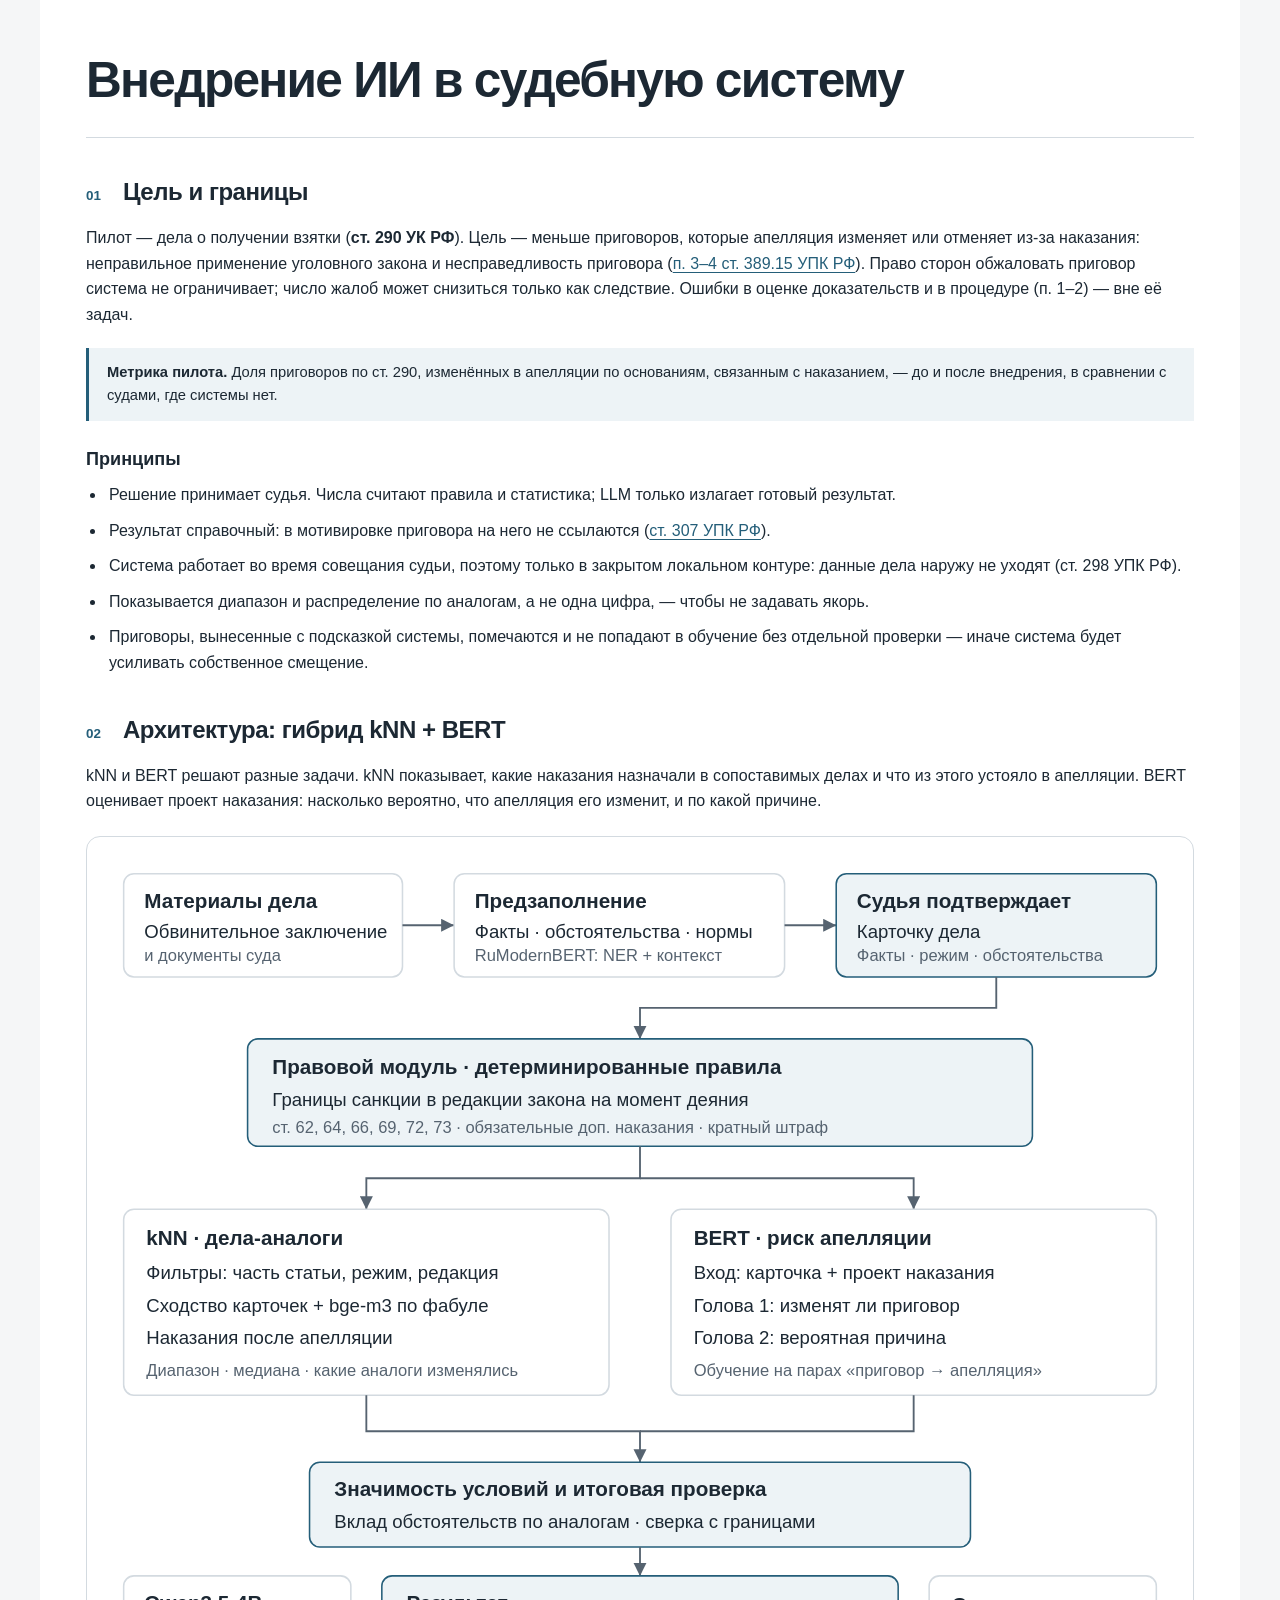
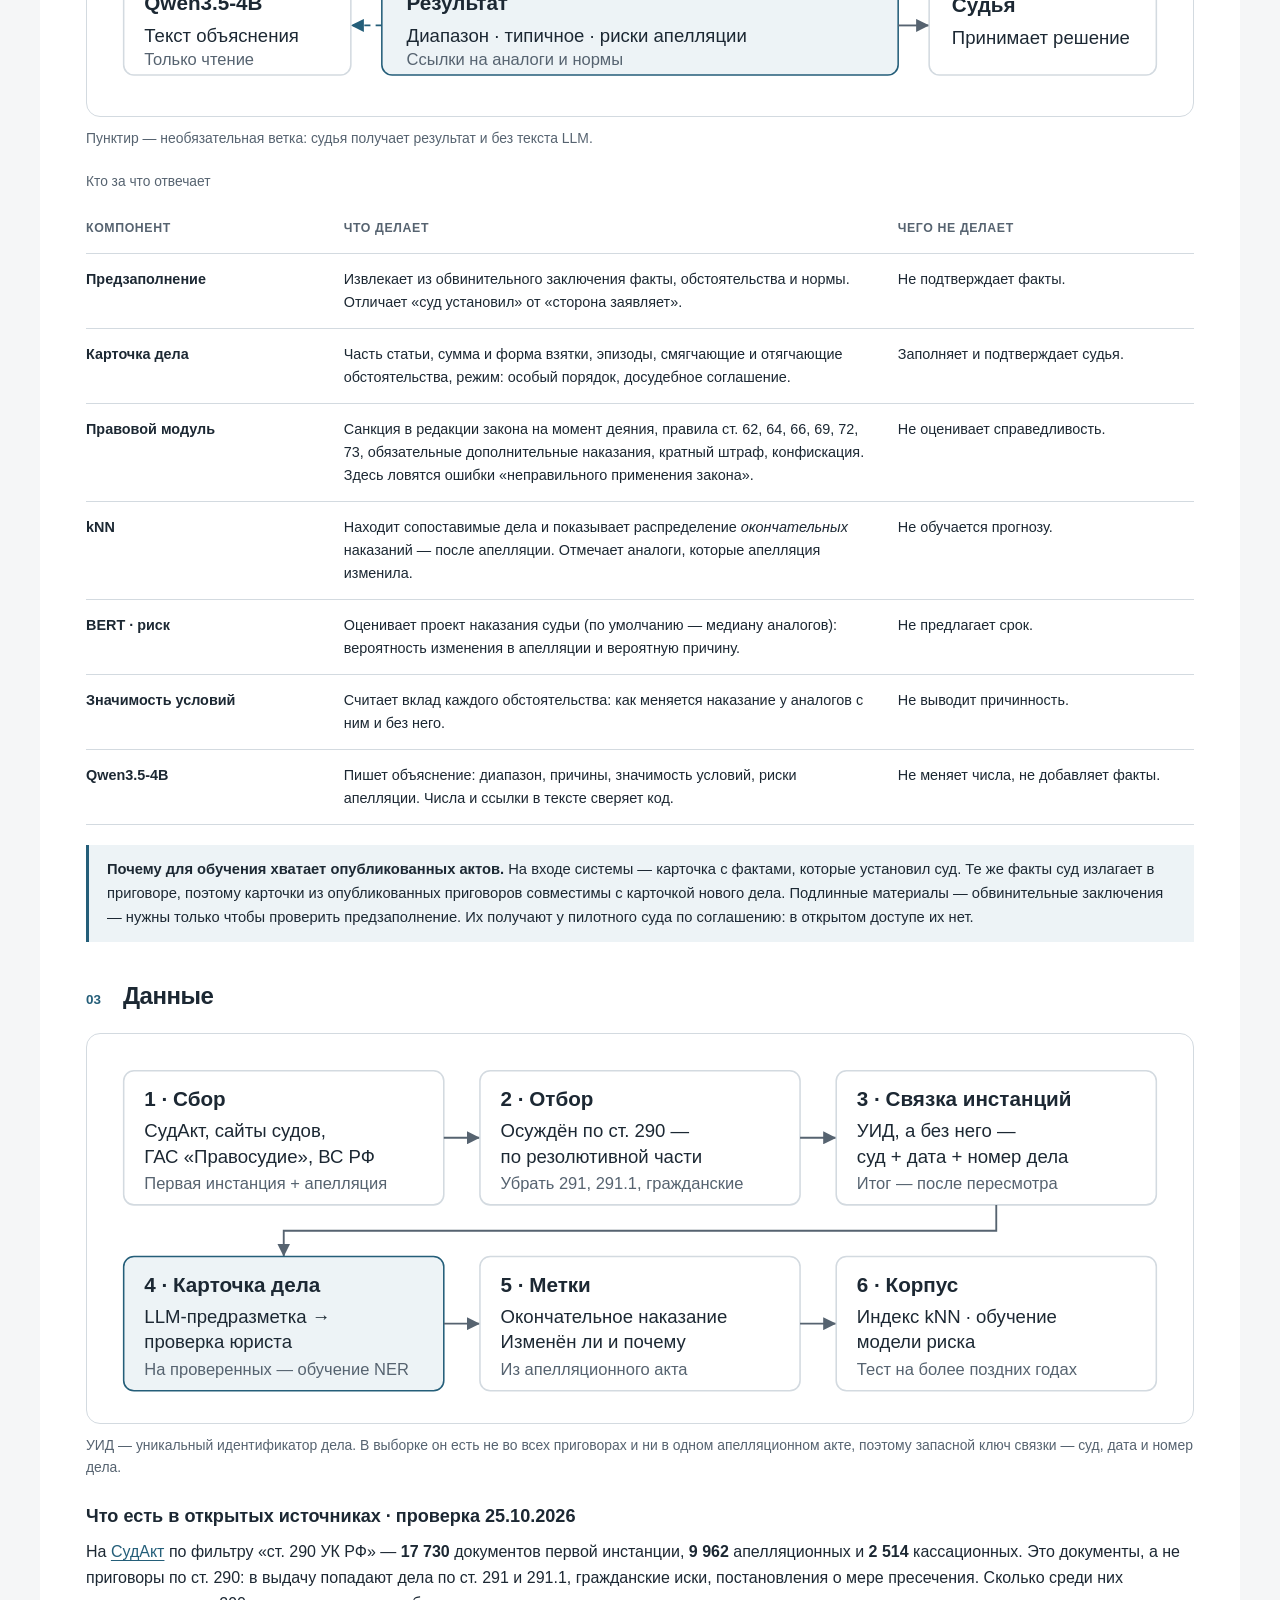
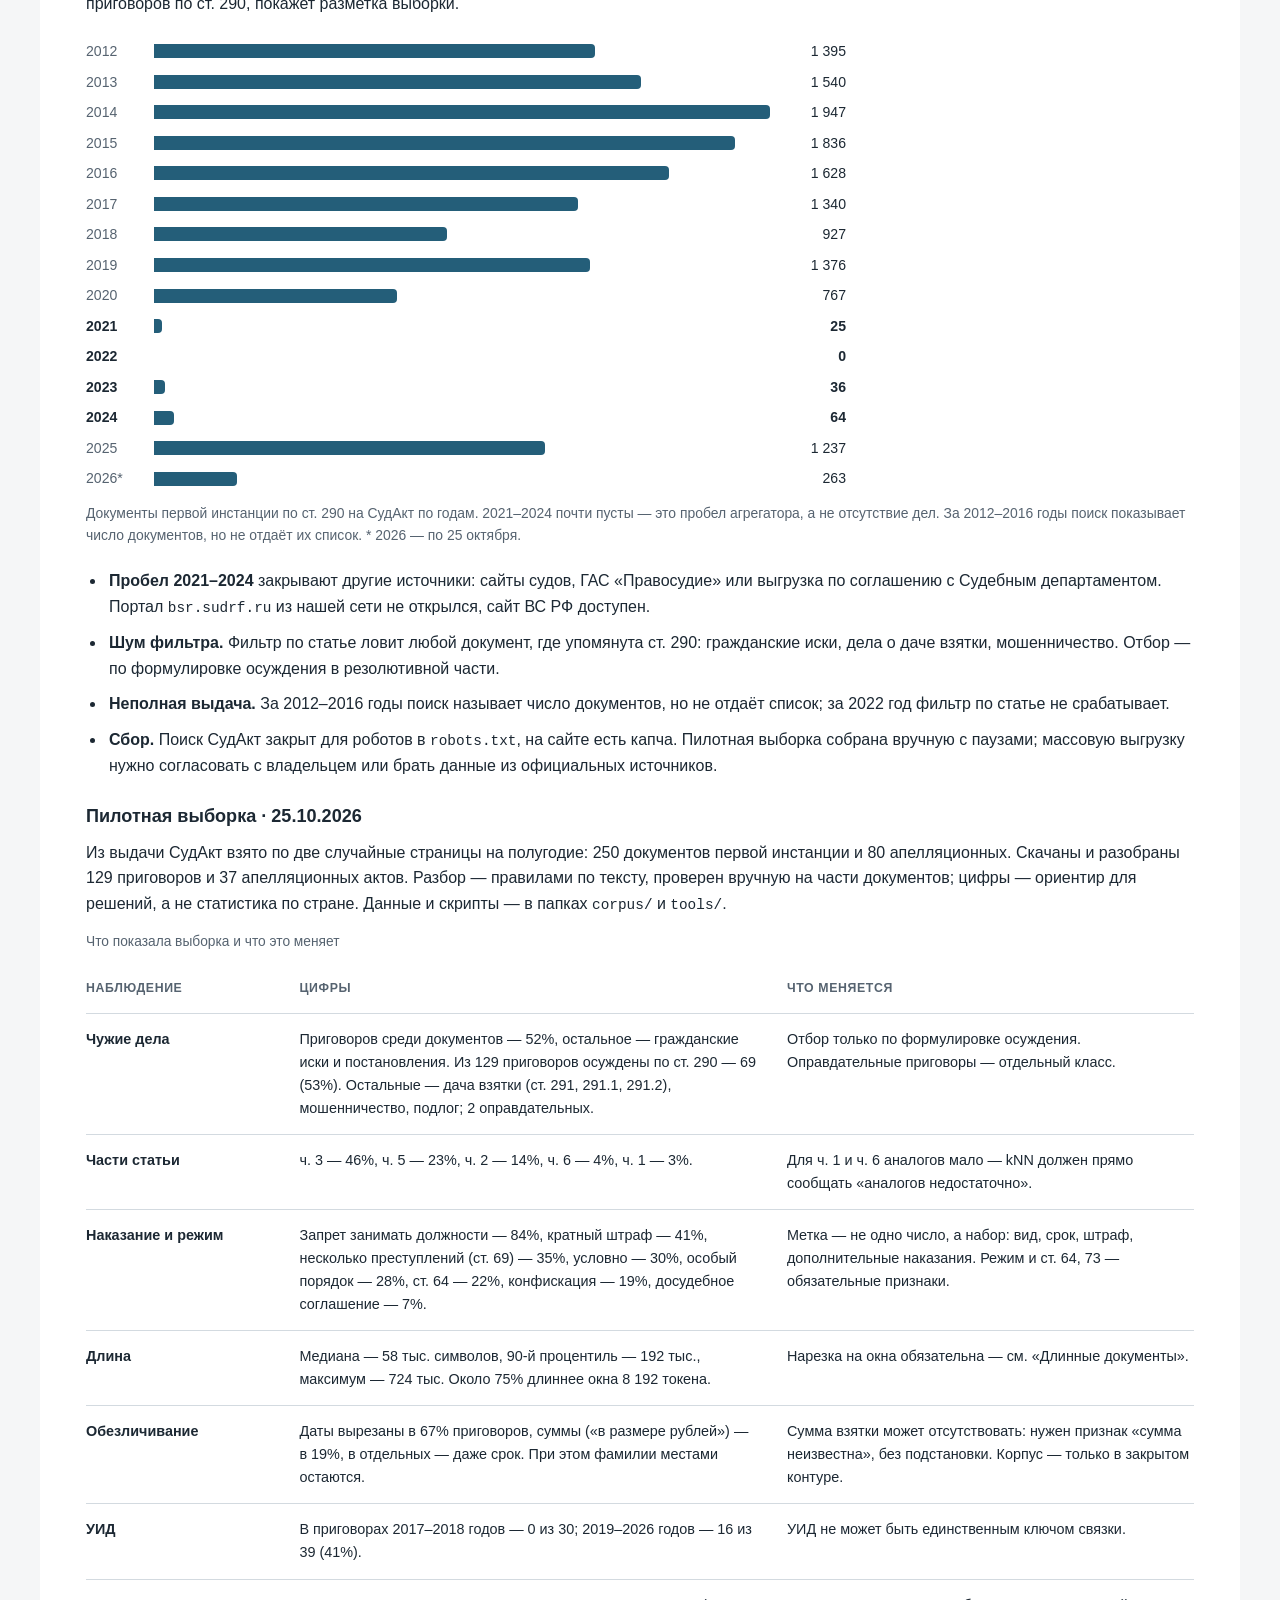
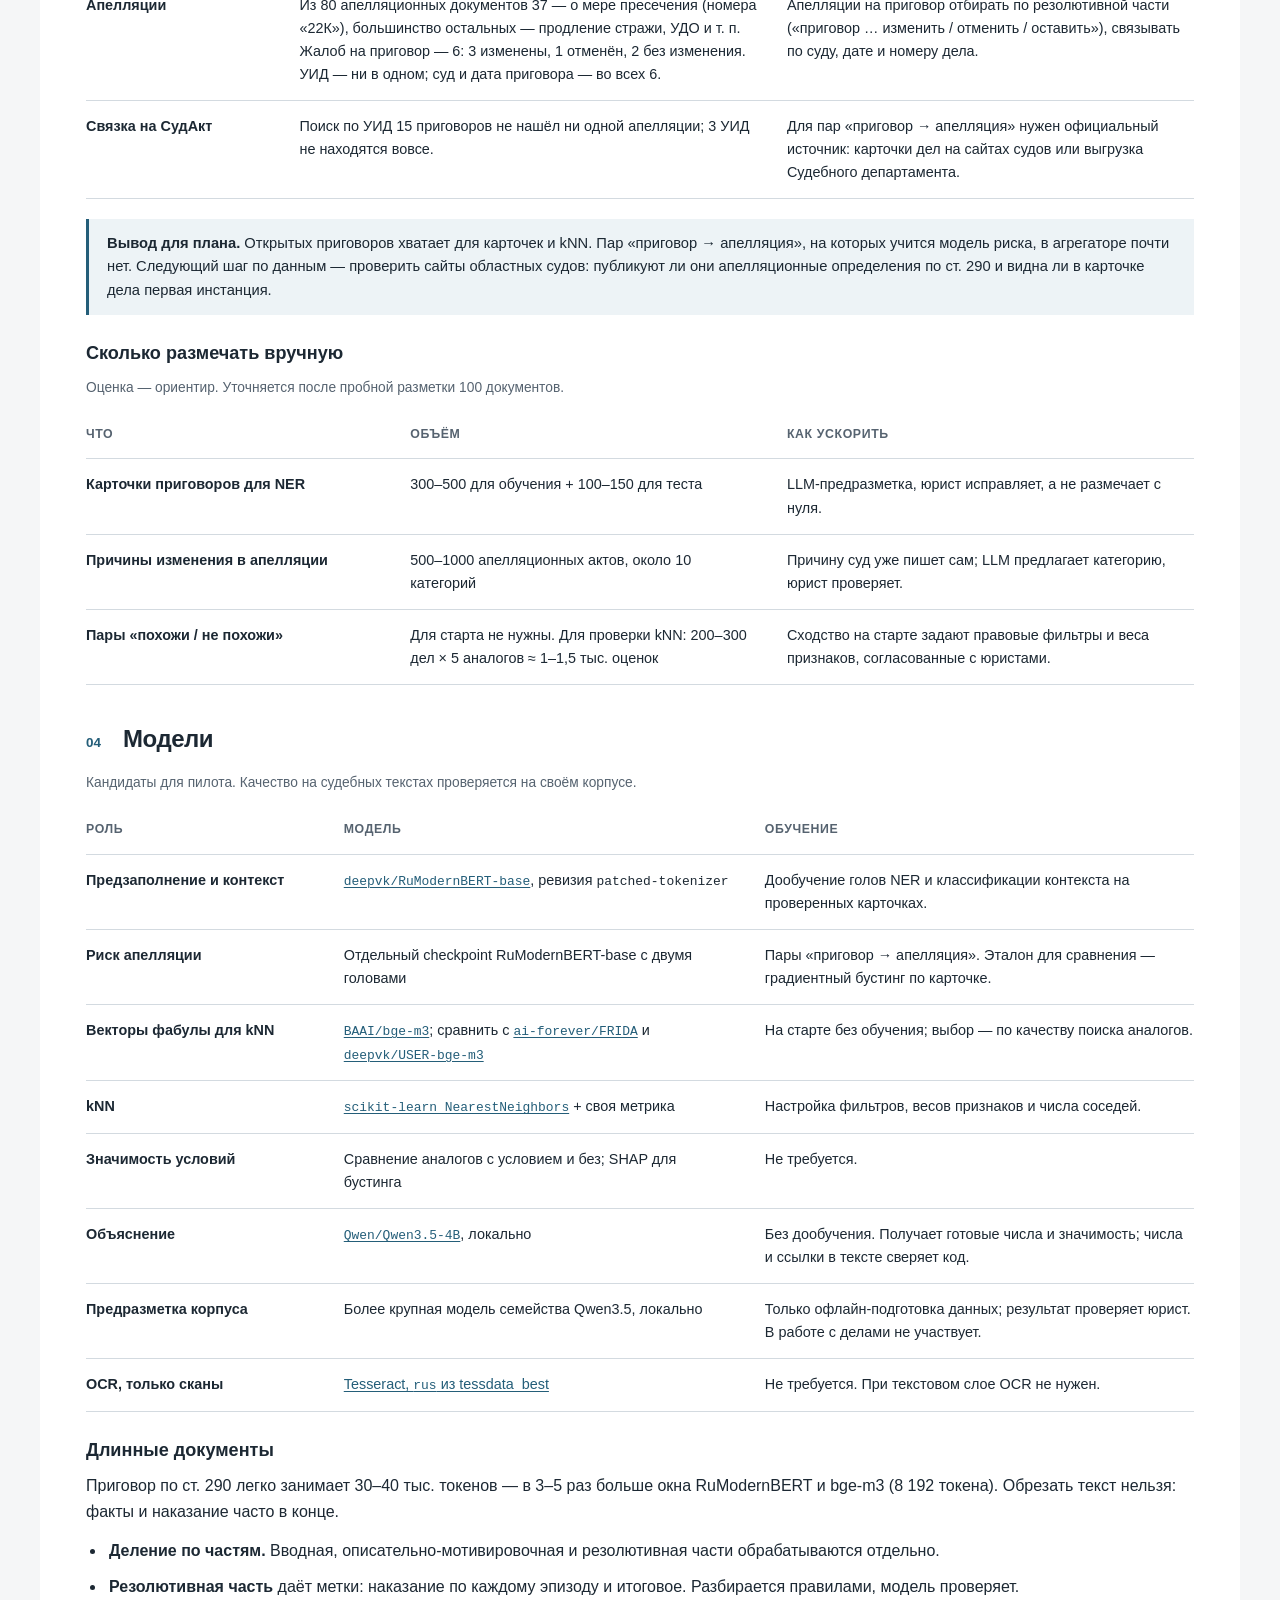
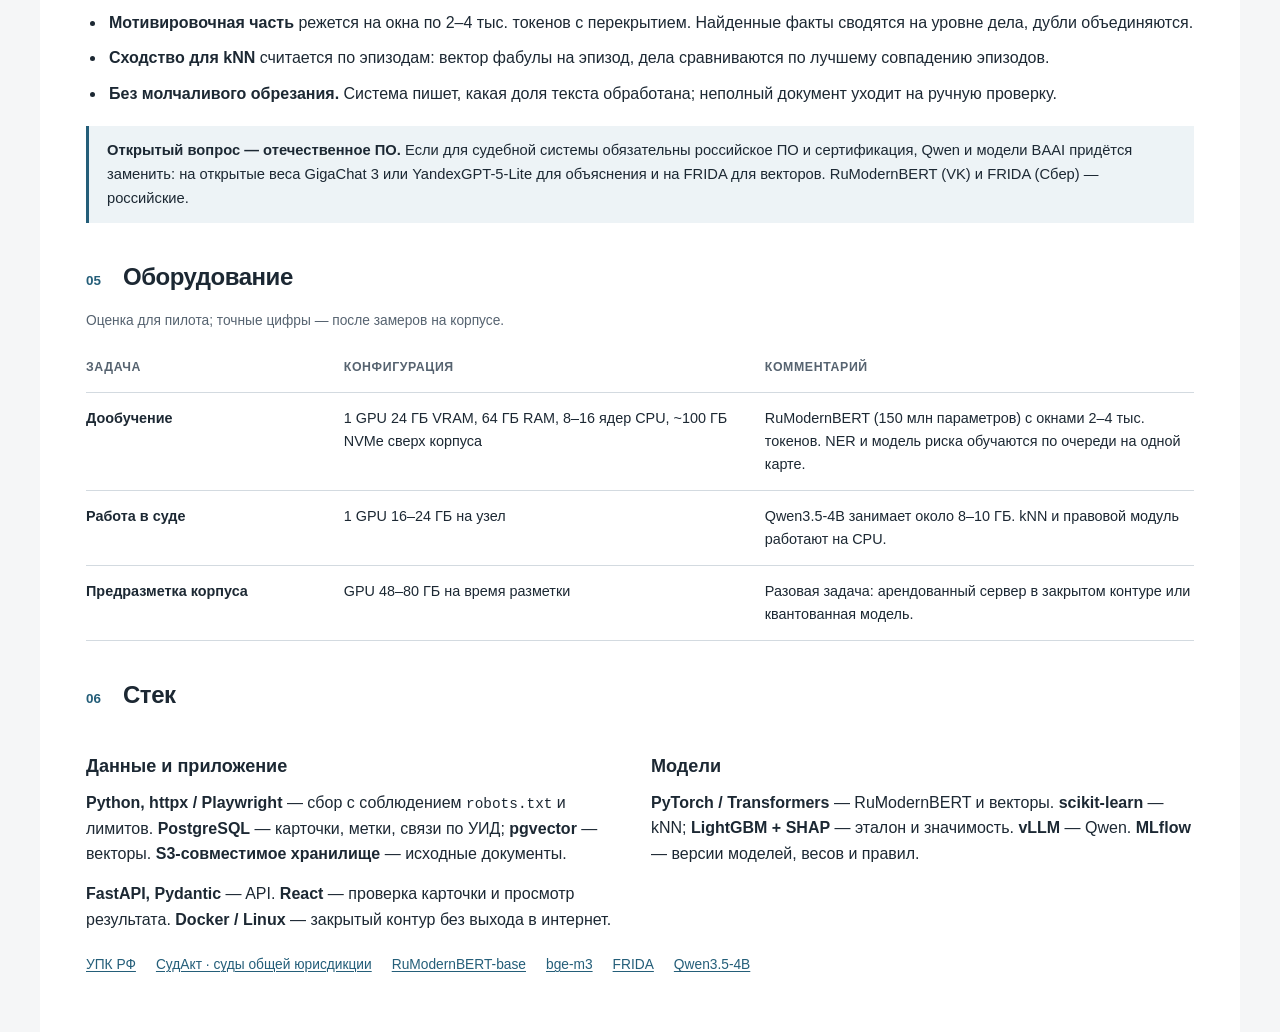
==== judicial-ai-architecture.html @ e65ace7b "chore: import judicial system architecture and pilot tools" ====
<!doctype html>
<html lang="ru">
<head>
  <meta charset="utf-8">
  <meta name="viewport" content="width=device-width, initial-scale=1">
  <meta name="color-scheme" content="light dark">
  <meta name="description" content="Гибрид kNN + BERT для дел о получении взятки (ст. 290 УК РФ): цель — меньше приговоров, изменённых в апелляции из-за наказания.">
  <title>Внедрение ИИ в судебную систему</title>
  <style>
    :root {
      color-scheme: light dark;
      --paper: #f5f6f7;
      --surface: #fff;
      --ink: #1c2833;
      --muted: #566370;
      --line: #d3dae0;
      --accent: #245e79;
      --accent-soft: #edf3f6;
    }
    * { box-sizing: border-box; }
    html { font-size: 16px; }
    body { margin: 0; background: var(--paper); color: var(--ink); font-family: "Segoe UI", Arial, sans-serif; line-height: 1.6; }
    a { color: var(--accent); text-decoration-thickness: 1px; text-underline-offset: .17em; }
    a:focus-visible { outline: 2px solid var(--accent); outline-offset: 4px; }
    main { max-width: 1200px; margin: 0 auto; padding: 52px 46px 56px; background: var(--surface); }
    header { border-bottom: 1px solid var(--line); padding-bottom: 28px; }
    h1 { max-width: 950px; margin: 0; font-size: clamp(2rem, 4vw, 3.1rem); line-height: 1.15; font-weight: 650; letter-spacing: -.035em; }
    h2 { margin: 0; font-size: 1.5rem; line-height: 1.3; letter-spacing: -.02em; font-weight: 650; }
    h3 { margin: 26px 0 10px; font-size: 1.13rem; line-height: 1.4; font-weight: 650; }
    .card h3 { margin-top: 0; }
    p { margin: 0 0 14px; }
    p:last-child { margin-bottom: 0; }
    section { margin-top: 38px; }
    .section-heading { display: flex; gap: 12px; align-items: baseline; margin-bottom: 18px; }
    .section-number { flex: 0 0 25px; color: var(--accent); font-size: .84rem; font-weight: 700; }
    .two-columns { display: grid; grid-template-columns: repeat(2, minmax(0, 1fr)); gap: 22px; }
    .card { border: 1px solid var(--line); padding: 22px; min-width: 0; }
    .card p { font-size: .95rem; }
    .note { border-left: 3px solid var(--accent); padding: 13px 18px; margin: 20px 0 0; background: var(--accent-soft); font-size: .92rem; }
    .small { color: var(--muted); font-size: .87rem; }
    code { font-family: Consolas, "Courier New", monospace; font-size: .9em; overflow-wrap: anywhere; }
    ul { margin: 0; padding-left: 20px; }
    li { padding-left: 3px; margin: 10px 0; }
    li:last-child { margin-bottom: 0; }
    table { border-collapse: collapse; width: 100%; font-size: .9rem; table-layout: fixed; margin-bottom: 14px; }
    caption { text-align: left; color: var(--muted); font-size: .86rem; margin-bottom: 12px; }
    th, td { border-bottom: 1px solid var(--line); padding: 14px; vertical-align: top; text-align: left; overflow-wrap: anywhere; }
    thead th { color: var(--muted); font-size: .77rem; letter-spacing: .05em; text-transform: uppercase; }
    th:first-child, td:first-child { padding-left: 0; }
    th:last-child, td:last-child { padding-right: 0; }
    .sources { display: flex; flex-wrap: wrap; gap: 8px 20px; margin-top: 22px; font-size: .86rem; }
    figure { margin: 22px 0; }
    .diagram-surface { border: 1px solid var(--line); border-radius: 14px; padding: 16px; background: var(--surface); }
    figcaption { margin: 10px 0 0; color: var(--muted); font-size: .87rem; }
    .diagram { display: block; width: 100%; height: auto; font-family: inherit; }
    .diagram text { fill: var(--ink); font-size: 18px; }
    .diagram .title { font-size: 20px; font-weight: 650; }
    .diagram .detail { fill: var(--muted); font-size: 16px; }
    .diagram .box { fill: var(--surface); stroke: var(--line); stroke-width: 1.5; }
    .diagram .accent-box { fill: var(--accent-soft); stroke: var(--accent); stroke-width: 1.5; }
    .diagram .flow { fill: none; stroke: var(--muted); stroke-width: 1.8; }
    .diagram .optional { fill: none; stroke: var(--accent); stroke-width: 1.8; stroke-dasharray: 6 5; }
    .diagram .arrow { fill: var(--muted); }
    .diagram .accent-arrow { fill: var(--accent); }
    .diagram-mobile { display: none; max-width: 430px; margin: auto; }
    .bars { display: grid; gap: 4px; max-width: 760px; margin: 0; padding: 0; list-style: none; }
    .bars li { display: grid; grid-template-columns: 56px minmax(0, 1fr) 64px; gap: 12px; align-items: center; margin: 0; padding: 2px 0; font-size: .88rem; }
    .bars li:hover { background: var(--accent-soft); }
    .bar-year { color: var(--muted); font-variant-numeric: tabular-nums; }
    .bar-track { height: 14px; }
    .bar { display: block; height: 100%; width: var(--v); background: var(--accent); border-radius: 0 4px 4px 0; }
    .bar-value { text-align: right; font-variant-numeric: tabular-nums; }
    .bars .gap .bar-year, .bars .gap .bar-value { color: var(--ink); font-weight: 700; }
    @media (prefers-color-scheme: dark) {
      :root { --paper: #13191f; --surface: #1a222b; --ink: #e7edf2; --muted: #abb8c4; --line: #3a4753; --accent: #9acde3; --accent-soft: #24343f; }
    }
    @media (max-width: 1000px) {
      .diagram-desktop { display: none; }
      .diagram-mobile { display: block; }
      .diagram-surface { padding: 8px; }
      .diagram-mobile text { font-size: 17px; }
      .diagram-mobile .title { font-size: 19px; }
      .diagram-mobile .detail { font-size: 16px; }
    }
    @media (max-width: 760px) {
      main { padding: 30px 22px 38px; }
      header { padding-bottom: 24px; }
      section { margin-top: 30px; }
      .two-columns { grid-template-columns: minmax(0, 1fr); gap: 14px; }
      .card { padding: 18px; }
      h2 { font-size: 1.3rem; }
      .stack-table, .stack-table tbody, .stack-table tr, .stack-table th, .stack-table td { display: block; width: 100%; }
      .stack-table thead { display: none; }
      .stack-table caption { display: block; width: 100%; }
      .stack-table tr { border-top: 1px solid var(--line); padding: 14px 0; }
      .stack-table tbody th, .stack-table td { border: 0; padding: 5px 0; }
      .stack-table tbody th { color: var(--accent); }
      .stack-table td::before { content: attr(data-label) ": "; font-weight: 600; }
      .bars li { grid-template-columns: 44px minmax(0, 1fr) 52px; gap: 8px; }
    }
    @media print {
      :root { color-scheme: light; --paper: #fff; --surface: #fff; --ink: #111; --muted: #444; --line: #bbb; --accent: #245e79; --accent-soft: #f3f6f8; }
      @page { size: A4; margin: 14mm; }
      body { font-size: 9.5pt; line-height: 1.45; }
      main { max-width: none; padding: 0; }
      h1 { font-size: 24pt; }
      h2 { font-size: 15pt; }
      h3 { font-size: 11pt; }
      header { padding-bottom: 18px; }
      section { margin-top: 22px; }
      .section-heading { break-after: avoid; }
      .card, .note, figure, tr { break-inside: avoid; }
      .two-columns { gap: 15px; }
      .card { padding: 13px; }
      .diagram-desktop { display: block !important; }
      .diagram-mobile { display: none !important; }
    }
  </style>
</head>
<body>
<main>
  <header><h1>Внедрение ИИ в судебную систему</h1></header>

  <section aria-labelledby="goal-title">
    <div class="section-heading"><span class="section-number">01</span><h2 id="goal-title">Цель и границы</h2></div>
    <p>Пилот — дела о получении взятки (<strong>ст. 290 УК РФ</strong>). Цель — меньше приговоров, которые апелляция изменяет или отменяет из-за наказания: неправильное применение уголовного закона и несправедливость приговора (<a href="https://www.consultant.ru/document/cons_doc_LAW_34481/">п. 3–4 ст. 389.15 УПК РФ</a>). Право сторон обжаловать приговор система не ограничивает; число жалоб может снизиться только как следствие. Ошибки в оценке доказательств и в процедуре (п. 1–2) — вне её задач.</p>
    <p class="note"><strong>Метрика пилота.</strong> Доля приговоров по ст. 290, изменённых в апелляции по основаниям, связанным с наказанием, — до и после внедрения, в сравнении с судами, где системы нет.</p>
    <h3>Принципы</h3>
    <ul>
      <li>Решение принимает судья. Числа считают правила и статистика; LLM только излагает готовый результат.</li>
      <li>Результат справочный: в мотивировке приговора на него не ссылаются (<a href="https://www.consultant.ru/document/cons_doc_LAW_34481/">ст. 307 УПК РФ</a>).</li>
      <li>Система работает во время совещания судьи, поэтому только в закрытом локальном контуре: данные дела наружу не уходят (ст. 298 УПК РФ).</li>
      <li>Показывается диапазон и распределение по аналогам, а не одна цифра, — чтобы не задавать якорь.</li>
      <li>Приговоры, вынесенные с подсказкой системы, помечаются и не попадают в обучение без отдельной проверки — иначе система будет усиливать собственное смещение.</li>
    </ul>
  </section>

  <section aria-labelledby="architecture-title">
    <div class="section-heading"><span class="section-number">02</span><h2 id="architecture-title">Архитектура: гибрид kNN + BERT</h2></div>
    <p>kNN и BERT решают разные задачи. kNN показывает, какие наказания назначали в сопоставимых делах и что из этого устояло в апелляции. BERT оценивает проект наказания: насколько вероятно, что апелляция его изменит, и по какой причине.</p>
    <figure>
      <div class="diagram-surface">
        <svg class="diagram diagram-desktop" viewBox="0 0 1040 820" role="img" aria-labelledby="flow-desktop-title flow-desktop-desc">
          <title id="flow-desktop-title">Гибрид kNN + BERT для дел по ст. 290</title>
          <desc id="flow-desktop-desc">Материалы дела проходят предзаполнение моделью RuModernBERT. Судья подтверждает карточку дела. Правовой модуль задаёт границы. kNN находит аналоги и показывает наказания после апелляции; BERT оценивает риск изменения проекта наказания. Модуль значимости считает вклад обстоятельств, результат передаётся судье. Qwen только читает результат и пишет объяснение.</desc>
          <defs>
            <marker id="arrow-a-desktop" viewBox="0 0 8 8" refX="8" refY="4" markerWidth="7" markerHeight="7" orient="auto"><path class="arrow" d="M0 0L8 4L0 8Z"/></marker>
            <marker id="optional-a-desktop" viewBox="0 0 8 8" refX="8" refY="4" markerWidth="7" markerHeight="7" orient="auto"><path class="accent-arrow" d="M0 0L8 4L0 8Z"/></marker>
          </defs>
          <rect class="box" x="20" y="20" width="270" height="100" rx="10"/>
          <text x="40" y="53" class="title">Материалы дела</text>
          <text x="40" y="82">Обвинительное заключение</text>
          <text x="40" y="105" class="detail">и документы суда</text>
          <path class="flow" d="M290 70H340" marker-end="url(#arrow-a-desktop)"/>
          <rect class="box" x="340" y="20" width="320" height="100" rx="10"/>
          <text x="360" y="53" class="title">Предзаполнение</text>
          <text x="360" y="82">Факты · обстоятельства · нормы</text>
          <text x="360" y="105" class="detail">RuModernBERT: NER + контекст</text>
          <path class="flow" d="M660 70H710" marker-end="url(#arrow-a-desktop)"/>
          <rect class="accent-box" x="710" y="20" width="310" height="100" rx="10"/>
          <text x="730" y="53" class="title">Судья подтверждает</text>
          <text x="730" y="82">Карточку дела</text>
          <text x="730" y="105" class="detail">Факты · режим · обстоятельства</text>
          <path class="flow" d="M865 120V150H520V180" marker-end="url(#arrow-a-desktop)"/>
          <rect class="accent-box" x="140" y="180" width="760" height="104" rx="10"/>
          <text x="164" y="214" class="title">Правовой модуль · детерминированные правила</text>
          <text x="164" y="245">Границы санкции в редакции закона на момент деяния</text>
          <text x="164" y="271" class="detail">ст. 62, 64, 66, 69, 72, 73 · обязательные доп. наказания · кратный штраф</text>
          <path class="flow" d="M520 284V315H255V345" marker-end="url(#arrow-a-desktop)"/>
          <path class="flow" d="M520 315H785V345" marker-end="url(#arrow-a-desktop)"/>
          <rect class="box" x="20" y="345" width="470" height="180" rx="10"/>
          <text x="42" y="380" class="title">kNN · дела-аналоги</text>
          <text x="42" y="413">Фильтры: часть статьи, режим, редакция</text>
          <text x="42" y="444">Сходство карточек + bge-m3 по фабуле</text>
          <text x="42" y="475">Наказания после апелляции</text>
          <text x="42" y="506" class="detail">Диапазон · медиана · какие аналоги изменялись</text>
          <rect class="box" x="550" y="345" width="470" height="180" rx="10"/>
          <text x="572" y="380" class="title">BERT · риск апелляции</text>
          <text x="572" y="413">Вход: карточка + проект наказания</text>
          <text x="572" y="444">Голова 1: изменят ли приговор</text>
          <text x="572" y="475">Голова 2: вероятная причина</text>
          <text x="572" y="506" class="detail">Обучение на парах «приговор → апелляция»</text>
          <path class="flow" d="M255 525V560H520V590" marker-end="url(#arrow-a-desktop)"/>
          <path class="flow" d="M785 525V560H520"/>
          <rect class="accent-box" x="200" y="590" width="640" height="82" rx="10"/>
          <text x="224" y="623" class="title">Значимость условий и итоговая проверка</text>
          <text x="224" y="654">Вклад обстоятельств по аналогам · сверка с границами</text>
          <path class="flow" d="M520 672V700" marker-end="url(#arrow-a-desktop)"/>
          <rect class="accent-box" x="270" y="700" width="500" height="96" rx="10"/>
          <text x="294" y="733" class="title">Результат</text>
          <text x="294" y="764">Диапазон · типичное · риски апелляции</text>
          <text x="294" y="786" class="detail">Ссылки на аналоги и нормы</text>
          <path class="flow" d="M770 748H800" marker-end="url(#arrow-a-desktop)"/>
          <rect class="box" x="800" y="700" width="220" height="96" rx="10"/>
          <text x="822" y="735" class="title">Судья</text>
          <text x="822" y="766">Принимает решение</text>
          <path class="optional" d="M270 748H240" marker-end="url(#optional-a-desktop)"/>
          <rect class="box" x="20" y="700" width="220" height="96" rx="10"/>
          <text x="40" y="733" class="title">Qwen3.5-4B</text>
          <text x="40" y="764">Текст объяснения</text>
          <text x="40" y="786" class="detail">Только чтение</text>
        </svg>
        <svg class="diagram diagram-mobile" viewBox="0 0 430 1140" role="img" aria-labelledby="flow-mobile-title flow-mobile-desc">
          <title id="flow-mobile-title">Гибрид kNN + BERT для дел по ст. 290</title>
          <desc id="flow-mobile-desc">Предзаполнение, подтверждение карточки судьёй, правовой модуль, затем параллельно kNN по аналогам и BERT-оценка риска апелляции, значимость условий, результат для судьи. Qwen только читает результат.</desc>
          <defs>
            <marker id="arrow-a-mobile" viewBox="0 0 8 8" refX="8" refY="4" markerWidth="7" markerHeight="7" orient="auto"><path class="arrow" d="M0 0L8 4L0 8Z"/></marker>
            <marker id="optional-a-mobile" viewBox="0 0 8 8" refX="8" refY="4" markerWidth="7" markerHeight="7" orient="auto"><path class="accent-arrow" d="M0 0L8 4L0 8Z"/></marker>
          </defs>
          <rect class="box" x="30" y="15" width="360" height="74" rx="10"/>
          <text x="50" y="45" class="title">Материалы дела</text><text x="50" y="73">Обвинительное заключение</text>
          <path class="flow" d="M210 89V121" marker-end="url(#arrow-a-mobile)"/>
          <rect class="box" x="30" y="121" width="360" height="90" rx="10"/>
          <text x="50" y="152" class="title">Предзаполнение</text><text x="50" y="179">Факты · обстоятельства</text><text x="50" y="202" class="detail">RuModernBERT</text>
          <path class="flow" d="M210 211V243" marker-end="url(#arrow-a-mobile)"/>
          <rect class="accent-box" x="30" y="243" width="360" height="74" rx="10"/>
          <text x="50" y="274" class="title">Судья подтверждает</text><text x="50" y="301">Карточку дела</text>
          <path class="flow" d="M210 317V349" marker-end="url(#arrow-a-mobile)"/>
          <rect class="accent-box" x="30" y="349" width="360" height="90" rx="10"/>
          <text x="50" y="379" class="title">Правовой модуль</text><text x="50" y="406">Границы санкции</text><text x="50" y="429" class="detail">ст. 62, 64, 66, 69, 72, 73</text>
          <path class="flow" d="M210 439V470H105V490" marker-end="url(#arrow-a-mobile)"/>
          <path class="flow" d="M210 470H315V490" marker-end="url(#arrow-a-mobile)"/>
          <rect class="box" x="10" y="490" width="190" height="175" rx="10"/>
          <text x="25" y="521" class="title">kNN · аналоги</text><text x="25" y="551">Юр. фильтры</text><text x="25" y="576">Сходство дел</text><text x="25" y="606">Наказания после</text><text x="25" y="631">апелляции</text>
          <rect class="box" x="220" y="490" width="190" height="175" rx="10"/>
          <text x="235" y="521" class="title">BERT · риск</text><text x="235" y="551">Карточка</text><text x="235" y="576">+ проект</text><text x="235" y="606">Изменят ли</text><text x="235" y="631">и почему</text>
          <path class="flow" d="M105 665V696H210V727" marker-end="url(#arrow-a-mobile)"/>
          <path class="flow" d="M315 665V696H210"/>
          <rect class="accent-box" x="30" y="727" width="360" height="76" rx="10"/>
          <text x="50" y="757" class="title">Значимость условий</text><text x="50" y="784">Сверка с границами</text>
          <path class="flow" d="M210 803V835" marker-end="url(#arrow-a-mobile)"/>
          <rect class="accent-box" x="30" y="835" width="360" height="76" rx="10"/>
          <text x="50" y="865" class="title">Результат</text><text x="50" y="892">Диапазон · риски · ссылки</text>
          <path class="flow" d="M210 911V943" marker-end="url(#arrow-a-mobile)"/>
          <rect class="box" x="70" y="943" width="280" height="62" rx="10"/>
          <text x="90" y="970" class="title">Судья</text><text x="90" y="995">Принимает решение</text>
          <path class="optional" d="M390 873H418V1085H390" marker-end="url(#optional-a-mobile)"/>
          <rect class="box" x="30" y="1047" width="360" height="76" rx="10"/>
          <text x="50" y="1077" class="title">Qwen3.5-4B · объяснение</text><text x="50" y="1104">Только читает результат</text>
        </svg>
      </div>
      <figcaption>Пунктир — необязательная ветка: судья получает результат и без текста LLM.</figcaption>
    </figure>
    <table class="stack-table">
      <caption>Кто за что отвечает</caption>
      <colgroup><col style="width: 22%"><col style="width: 50%"><col style="width: 28%"></colgroup>
      <thead><tr><th scope="col">Компонент</th><th scope="col">Что делает</th><th scope="col">Чего не делает</th></tr></thead>
      <tbody>
        <tr>
          <th scope="row">Предзаполнение</th>
          <td data-label="Что делает">Извлекает из обвинительного заключения факты, обстоятельства и нормы. Отличает «суд установил» от «сторона заявляет».</td>
          <td data-label="Чего не делает">Не подтверждает факты.</td>
        </tr>
        <tr>
          <th scope="row">Карточка дела</th>
          <td data-label="Что делает">Часть статьи, сумма и форма взятки, эпизоды, смягчающие и отягчающие обстоятельства, режим: особый порядок, досудебное соглашение.</td>
          <td data-label="Чего не делает">Заполняет и подтверждает судья.</td>
        </tr>
        <tr>
          <th scope="row">Правовой модуль</th>
          <td data-label="Что делает">Санкция в редакции закона на момент деяния, правила ст. 62, 64, 66, 69, 72, 73, обязательные дополнительные наказания, кратный штраф, конфискация. Здесь ловятся ошибки «неправильного применения закона».</td>
          <td data-label="Чего не делает">Не оценивает справедливость.</td>
        </tr>
        <tr>
          <th scope="row">kNN</th>
          <td data-label="Что делает">Находит сопоставимые дела и показывает распределение <em>окончательных</em> наказаний — после апелляции. Отмечает аналоги, которые апелляция изменила.</td>
          <td data-label="Чего не делает">Не обучается прогнозу.</td>
        </tr>
        <tr>
          <th scope="row">BERT · риск</th>
          <td data-label="Что делает">Оценивает проект наказания судьи (по умолчанию — медиану аналогов): вероятность изменения в апелляции и вероятную причину.</td>
          <td data-label="Чего не делает">Не предлагает срок.</td>
        </tr>
        <tr>
          <th scope="row">Значимость условий</th>
          <td data-label="Что делает">Считает вклад каждого обстоятельства: как меняется наказание у аналогов с ним и без него.</td>
          <td data-label="Чего не делает">Не выводит причинность.</td>
        </tr>
        <tr>
          <th scope="row">Qwen3.5-4B</th>
          <td data-label="Что делает">Пишет объяснение: диапазон, причины, значимость условий, риски апелляции. Числа и ссылки в тексте сверяет код.</td>
          <td data-label="Чего не делает">Не меняет числа, не добавляет факты.</td>
        </tr>
      </tbody>
    </table>
    <p class="note"><strong>Почему для обучения хватает опубликованных актов.</strong> На входе системы — карточка с фактами, которые установил суд. Те же факты суд излагает в приговоре, поэтому карточки из опубликованных приговоров совместимы с карточкой нового дела. Подлинные материалы — обвинительные заключения — нужны только чтобы проверить предзаполнение. Их получают у пилотного суда по соглашению: в открытом доступе их нет.</p>
  </section>

  <section aria-labelledby="data-title">
    <div class="section-heading"><span class="section-number">03</span><h2 id="data-title">Данные</h2></div>
    <figure>
      <div class="diagram-surface">
        <svg class="diagram diagram-desktop" viewBox="0 0 1040 345" role="img" aria-labelledby="data-desktop-title data-desktop-desc">
          <title id="data-desktop-title">Подготовка корпуса</title>
          <desc id="data-desktop-desc">Сбор приговоров и апелляционных актов, отбор дел, где осуждён по ст. 290, связка первой инстанции и апелляции по УИД или по суду, дате и номеру дела, карточка дела с проверкой юриста, метки окончательного наказания и причины изменения, корпус для kNN и модели риска.</desc>
          <defs>
            <marker id="arrow-b-desktop" viewBox="0 0 8 8" refX="8" refY="4" markerWidth="7" markerHeight="7" orient="auto"><path class="arrow" d="M0 0L8 4L0 8Z"/></marker>
          </defs>
          <rect class="box" x="20" y="20" width="310" height="130" rx="10"/>
          <text x="40" y="54" class="title">1 · Сбор</text>
          <text x="40" y="84">СудАкт, сайты судов,</text>
          <text x="40" y="109">ГАС «Правосудие», ВС РФ</text>
          <text x="40" y="135" class="detail">Первая инстанция + апелляция</text>
          <path class="flow" d="M330 85H365" marker-end="url(#arrow-b-desktop)"/>
          <rect class="box" x="365" y="20" width="310" height="130" rx="10"/>
          <text x="385" y="54" class="title">2 · Отбор</text>
          <text x="385" y="84">Осуждён по ст. 290 —</text>
          <text x="385" y="109">по резолютивной части</text>
          <text x="385" y="135" class="detail">Убрать 291, 291.1, гражданские</text>
          <path class="flow" d="M675 85H710" marker-end="url(#arrow-b-desktop)"/>
          <rect class="box" x="710" y="20" width="310" height="130" rx="10"/>
          <text x="730" y="54" class="title">3 · Связка инстанций</text>
          <text x="730" y="84">УИД, а без него —</text>
          <text x="730" y="109">суд + дата + номер дела</text>
          <text x="730" y="135" class="detail">Итог — после пересмотра</text>
          <path class="flow" d="M865 150V175H175V200" marker-end="url(#arrow-b-desktop)"/>
          <rect class="accent-box" x="20" y="200" width="310" height="130" rx="10"/>
          <text x="40" y="234" class="title">4 · Карточка дела</text>
          <text x="40" y="264">LLM-предразметка →</text>
          <text x="40" y="289">проверка юриста</text>
          <text x="40" y="315" class="detail">На проверенных — обучение NER</text>
          <path class="flow" d="M330 265H365" marker-end="url(#arrow-b-desktop)"/>
          <rect class="box" x="365" y="200" width="310" height="130" rx="10"/>
          <text x="385" y="234" class="title">5 · Метки</text>
          <text x="385" y="264">Окончательное наказание</text>
          <text x="385" y="289">Изменён ли и почему</text>
          <text x="385" y="315" class="detail">Из апелляционного акта</text>
          <path class="flow" d="M675 265H710" marker-end="url(#arrow-b-desktop)"/>
          <rect class="box" x="710" y="200" width="310" height="130" rx="10"/>
          <text x="730" y="234" class="title">6 · Корпус</text>
          <text x="730" y="264">Индекс kNN · обучение</text>
          <text x="730" y="289">модели риска</text>
          <text x="730" y="315" class="detail">Тест на более поздних годах</text>
        </svg>
        <svg class="diagram diagram-mobile" viewBox="0 0 430 770" role="img" aria-labelledby="data-mobile-title data-mobile-desc">
          <title id="data-mobile-title">Подготовка корпуса</title>
          <desc id="data-mobile-desc">Шесть шагов: сбор, отбор, связка по УИД, карточка, метки, корпус.</desc>
          <defs>
            <marker id="arrow-b-mobile" viewBox="0 0 8 8" refX="8" refY="4" markerWidth="7" markerHeight="7" orient="auto"><path class="arrow" d="M0 0L8 4L0 8Z"/></marker>
          </defs>
          <rect class="box" x="30" y="15" width="360" height="96" rx="10"/>
          <text x="50" y="46" class="title">1 · Сбор</text><text x="50" y="74">СудАкт, сайты судов, ВС</text><text x="50" y="98">Первая инст. + апелляция</text>
          <path class="flow" d="M210 111V143" marker-end="url(#arrow-b-mobile)"/>
          <rect class="box" x="30" y="143" width="360" height="96" rx="10"/>
          <text x="50" y="174" class="title">2 · Отбор</text><text x="50" y="202">Осуждён по ст. 290</text><text x="50" y="226">Без 291, 291.1, гражданских</text>
          <path class="flow" d="M210 239V271" marker-end="url(#arrow-b-mobile)"/>
          <rect class="box" x="30" y="271" width="360" height="96" rx="10"/>
          <text x="50" y="302" class="title">3 · Связка инстанций</text><text x="50" y="330">УИД или суд + дата + номер</text><text x="50" y="354">Итог — после пересмотра</text>
          <path class="flow" d="M210 367V399" marker-end="url(#arrow-b-mobile)"/>
          <rect class="accent-box" x="30" y="399" width="360" height="96" rx="10"/>
          <text x="50" y="430" class="title">4 · Карточка дела</text><text x="50" y="458">LLM-предразметка</text><text x="50" y="482">Проверка юриста → NER</text>
          <path class="flow" d="M210 495V527" marker-end="url(#arrow-b-mobile)"/>
          <rect class="box" x="30" y="527" width="360" height="96" rx="10"/>
          <text x="50" y="558" class="title">5 · Метки</text><text x="50" y="586">Окончательное наказание</text><text x="50" y="610">Изменён ли и почему</text>
          <path class="flow" d="M210 623V655" marker-end="url(#arrow-b-mobile)"/>
          <rect class="box" x="30" y="655" width="360" height="96" rx="10"/>
          <text x="50" y="686" class="title">6 · Корпус</text><text x="50" y="714">Индекс kNN · модель риска</text><text x="50" y="738">Тест на более поздних годах</text>
        </svg>
      </div>
      <figcaption>УИД — уникальный идентификатор дела. В выборке он есть не во всех приговорах и ни в одном апелляционном акте, поэтому запасной ключ связки — суд, дата и номер дела.</figcaption>
    </figure>

    <h3>Что есть в открытых источниках · проверка 25.10.2026</h3>
    <p>На <a href="https://sudact.ru/regular/">СудАкт</a> по фильтру «ст. 290 УК РФ» — <strong>17 730</strong> документов первой инстанции, <strong>9 962</strong> апелляционных и <strong>2 514</strong> кассационных. Это документы, а не приговоры по ст. 290: в выдачу попадают дела по ст. 291 и 291.1, гражданские иски, постановления о мере пресечения. Сколько среди них приговоров по ст. 290, покажет разметка выборки.</p>
    <figure aria-labelledby="coverage-caption">
      <ul class="bars">
        <li title="2012: 1 395 документов"><span class="bar-year">2012</span><span class="bar-track"><span class="bar" style="--v: 71.6%"></span></span><span class="bar-value">1 395</span></li>
        <li title="2013: 1 540 документов"><span class="bar-year">2013</span><span class="bar-track"><span class="bar" style="--v: 79.1%"></span></span><span class="bar-value">1 540</span></li>
        <li title="2014: 1 947 документов"><span class="bar-year">2014</span><span class="bar-track"><span class="bar" style="--v: 100%"></span></span><span class="bar-value">1 947</span></li>
        <li title="2015: 1 836 документов"><span class="bar-year">2015</span><span class="bar-track"><span class="bar" style="--v: 94.3%"></span></span><span class="bar-value">1 836</span></li>
        <li title="2016: 1 628 документов"><span class="bar-year">2016</span><span class="bar-track"><span class="bar" style="--v: 83.6%"></span></span><span class="bar-value">1 628</span></li>
        <li title="2017: 1 340 документов"><span class="bar-year">2017</span><span class="bar-track"><span class="bar" style="--v: 68.8%"></span></span><span class="bar-value">1 340</span></li>
        <li title="2018: 927 документов"><span class="bar-year">2018</span><span class="bar-track"><span class="bar" style="--v: 47.6%"></span></span><span class="bar-value">927</span></li>
        <li title="2019: 1 376 документов"><span class="bar-year">2019</span><span class="bar-track"><span class="bar" style="--v: 70.7%"></span></span><span class="bar-value">1 376</span></li>
        <li title="2020: 767 документов"><span class="bar-year">2020</span><span class="bar-track"><span class="bar" style="--v: 39.4%"></span></span><span class="bar-value">767</span></li>
        <li class="gap" title="2021: 25 документов"><span class="bar-year">2021</span><span class="bar-track"><span class="bar" style="--v: 1.3%"></span></span><span class="bar-value">25</span></li>
        <li class="gap" title="2022: 0 документов"><span class="bar-year">2022</span><span class="bar-track"><span class="bar" style="--v: 0%"></span></span><span class="bar-value">0</span></li>
        <li class="gap" title="2023: 36 документов"><span class="bar-year">2023</span><span class="bar-track"><span class="bar" style="--v: 1.8%"></span></span><span class="bar-value">36</span></li>
        <li class="gap" title="2024: 64 документа"><span class="bar-year">2024</span><span class="bar-track"><span class="bar" style="--v: 3.3%"></span></span><span class="bar-value">64</span></li>
        <li title="2025: 1 237 документов"><span class="bar-year">2025</span><span class="bar-track"><span class="bar" style="--v: 63.5%"></span></span><span class="bar-value">1 237</span></li>
        <li title="2026, по 25 октября: 263 документа"><span class="bar-year">2026*</span><span class="bar-track"><span class="bar" style="--v: 13.5%"></span></span><span class="bar-value">263</span></li>
      </ul>
      <figcaption id="coverage-caption">Документы первой инстанции по ст. 290 на СудАкт по годам. 2021–2024 почти пусты — это пробел агрегатора, а не отсутствие дел. За 2012–2016 годы поиск показывает число документов, но не отдаёт их список. * 2026 — по 25 октября.</figcaption>
    </figure>
    <ul>
      <li><strong>Пробел 2021–2024</strong> закрывают другие источники: сайты судов, ГАС «Правосудие» или выгрузка по соглашению с Судебным департаментом. Портал <code>bsr.sudrf.ru</code> из нашей сети не открылся, сайт ВС РФ доступен.</li>
      <li><strong>Шум фильтра.</strong> Фильтр по статье ловит любой документ, где упомянута ст. 290: гражданские иски, дела о даче взятки, мошенничество. Отбор — по формулировке осуждения в резолютивной части.</li>
      <li><strong>Неполная выдача.</strong> За 2012–2016 годы поиск называет число документов, но не отдаёт список; за 2022 год фильтр по статье не срабатывает.</li>
      <li><strong>Сбор.</strong> Поиск СудАкт закрыт для роботов в <code>robots.txt</code>, на сайте есть капча. Пилотная выборка собрана вручную с паузами; массовую выгрузку нужно согласовать с владельцем или брать данные из официальных источников.</li>
    </ul>

    <h3>Пилотная выборка · 25.10.2026</h3>
    <p>Из выдачи СудАкт взято по две случайные страницы на полугодие: 250 документов первой инстанции и 80 апелляционных. Скачаны и разобраны 129 приговоров и 37 апелляционных актов. Разбор — правилами по тексту, проверен вручную на части документов; цифры — ориентир для решений, а не статистика по стране. Данные и скрипты — в папках <code>corpus/</code> и <code>tools/</code>.</p>
    <table class="stack-table">
      <caption>Что показала выборка и что это меняет</caption>
      <colgroup><col style="width: 18%"><col style="width: 44%"><col style="width: 38%"></colgroup>
      <thead><tr><th scope="col">Наблюдение</th><th scope="col">Цифры</th><th scope="col">Что меняется</th></tr></thead>
      <tbody>
        <tr>
          <th scope="row">Чужие дела</th>
          <td data-label="Цифры">Приговоров среди документов — 52%, остальное — гражданские иски и постановления. Из 129 приговоров осуждены по ст. 290 — 69 (53%). Остальные — дача взятки (ст. 291, 291.1, 291.2), мошенничество, подлог; 2 оправдательных.</td>
          <td data-label="Что меняется">Отбор только по формулировке осуждения. Оправдательные приговоры — отдельный класс.</td>
        </tr>
        <tr>
          <th scope="row">Части статьи</th>
          <td data-label="Цифры">ч. 3 — 46%, ч. 5 — 23%, ч. 2 — 14%, ч. 6 — 4%, ч. 1 — 3%.</td>
          <td data-label="Что меняется">Для ч. 1 и ч. 6 аналогов мало — kNN должен прямо сообщать «аналогов недостаточно».</td>
        </tr>
        <tr>
          <th scope="row">Наказание и режим</th>
          <td data-label="Цифры">Запрет занимать должности — 84%, кратный штраф — 41%, несколько преступлений (ст. 69) — 35%, условно — 30%, особый порядок — 28%, ст. 64 — 22%, конфискация — 19%, досудебное соглашение — 7%.</td>
          <td data-label="Что меняется">Метка — не одно число, а набор: вид, срок, штраф, дополнительные наказания. Режим и ст. 64, 73 — обязательные признаки.</td>
        </tr>
        <tr>
          <th scope="row">Длина</th>
          <td data-label="Цифры">Медиана — 58 тыс. символов, 90-й процентиль — 192 тыс., максимум — 724 тыс. Около 75% длиннее окна 8 192 токена.</td>
          <td data-label="Что меняется">Нарезка на окна обязательна — см. «Длинные документы».</td>
        </tr>
        <tr>
          <th scope="row">Обезличивание</th>
          <td data-label="Цифры">Даты вырезаны в 67% приговоров, суммы («в размере рублей») — в 19%, в отдельных — даже срок. При этом фамилии местами остаются.</td>
          <td data-label="Что меняется">Сумма взятки может отсутствовать: нужен признак «сумма неизвестна», без подстановки. Корпус — только в закрытом контуре.</td>
        </tr>
        <tr>
          <th scope="row">УИД</th>
          <td data-label="Цифры">В приговорах 2017–2018 годов — 0 из 30; 2019–2026 годов — 16 из 39 (41%).</td>
          <td data-label="Что меняется">УИД не может быть единственным ключом связки.</td>
        </tr>
        <tr>
          <th scope="row">Апелляции</th>
          <td data-label="Цифры">Из 80 апелляционных документов 37 — о мере пресечения (номера «22К»), большинство остальных — продление стражи, УДО и т. п. Жалоб на приговор — 6: 3 изменены, 1 отменён, 2 без изменения. УИД — ни в одном; суд и дата приговора — во всех 6.</td>
          <td data-label="Что меняется">Апелляции на приговор отбирать по резолютивной части («приговор … изменить / отменить / оставить»), связывать по суду, дате и номеру дела.</td>
        </tr>
        <tr>
          <th scope="row">Связка на СудАкт</th>
          <td data-label="Цифры">Поиск по УИД 15 приговоров не нашёл ни одной апелляции; 3 УИД не находятся вовсе.</td>
          <td data-label="Что меняется">Для пар «приговор → апелляция» нужен официальный источник: карточки дел на сайтах судов или выгрузка Судебного департамента.</td>
        </tr>
      </tbody>
    </table>
    <p class="note"><strong>Вывод для плана.</strong> Открытых приговоров хватает для карточек и kNN. Пар «приговор → апелляция», на которых учится модель риска, в агрегаторе почти нет. Следующий шаг по данным — проверить сайты областных судов: публикуют ли они апелляционные определения по ст. 290 и видна ли в карточке дела первая инстанция.</p>

    <h3>Сколько размечать вручную</h3>
    <table class="stack-table">
      <caption>Оценка — ориентир. Уточняется после пробной разметки 100 документов.</caption>
      <colgroup><col style="width: 28%"><col style="width: 34%"><col style="width: 38%"></colgroup>
      <thead><tr><th scope="col">Что</th><th scope="col">Объём</th><th scope="col">Как ускорить</th></tr></thead>
      <tbody>
        <tr>
          <th scope="row">Карточки приговоров для NER</th>
          <td data-label="Объём">300–500 для обучения + 100–150 для теста</td>
          <td data-label="Как ускорить">LLM-предразметка, юрист исправляет, а не размечает с нуля.</td>
        </tr>
        <tr>
          <th scope="row">Причины изменения в апелляции</th>
          <td data-label="Объём">500–1000 апелляционных актов, около 10 категорий</td>
          <td data-label="Как ускорить">Причину суд уже пишет сам; LLM предлагает категорию, юрист проверяет.</td>
        </tr>
        <tr>
          <th scope="row">Пары «похожи / не похожи»</th>
          <td data-label="Объём">Для старта не нужны. Для проверки kNN: 200–300 дел × 5 аналогов ≈ 1–1,5 тыс. оценок</td>
          <td data-label="Как ускорить">Сходство на старте задают правовые фильтры и веса признаков, согласованные с юристами.</td>
        </tr>
      </tbody>
    </table>
  </section>

  <section aria-labelledby="models-title">
    <div class="section-heading"><span class="section-number">04</span><h2 id="models-title">Модели</h2></div>
    <table class="stack-table">
      <caption>Кандидаты для пилота. Качество на судебных текстах проверяется на своём корпусе.</caption>
      <colgroup><col style="width: 22%"><col style="width: 38%"><col style="width: 40%"></colgroup>
      <thead><tr><th scope="col">Роль</th><th scope="col">Модель</th><th scope="col">Обучение</th></tr></thead>
      <tbody>
        <tr>
          <th scope="row">Предзаполнение и контекст</th>
          <td data-label="Модель"><a href="https://huggingface.co/deepvk/RuModernBERT-base"><code>deepvk/RuModernBERT-base</code></a>, ревизия <code>patched-tokenizer</code></td>
          <td data-label="Обучение">Дообучение голов NER и классификации контекста на проверенных карточках.</td>
        </tr>
        <tr>
          <th scope="row">Риск апелляции</th>
          <td data-label="Модель">Отдельный checkpoint RuModernBERT-base с двумя головами</td>
          <td data-label="Обучение">Пары «приговор → апелляция». Эталон для сравнения — градиентный бустинг по карточке.</td>
        </tr>
        <tr>
          <th scope="row">Векторы фабулы для kNN</th>
          <td data-label="Модель"><a href="https://huggingface.co/BAAI/bge-m3"><code>BAAI/bge-m3</code></a>; сравнить с <a href="https://huggingface.co/ai-forever/FRIDA"><code>ai-forever/FRIDA</code></a> и <a href="https://huggingface.co/deepvk/USER-bge-m3"><code>deepvk/USER-bge-m3</code></a></td>
          <td data-label="Обучение">На старте без обучения; выбор — по качеству поиска аналогов.</td>
        </tr>
        <tr>
          <th scope="row">kNN</th>
          <td data-label="Модель"><a href="https://scikit-learn.org/stable/modules/neighbors.html"><code>scikit-learn NearestNeighbors</code></a> + своя метрика</td>
          <td data-label="Обучение">Настройка фильтров, весов признаков и числа соседей.</td>
        </tr>
        <tr>
          <th scope="row">Значимость условий</th>
          <td data-label="Модель">Сравнение аналогов с условием и без; SHAP для бустинга</td>
          <td data-label="Обучение">Не требуется.</td>
        </tr>
        <tr>
          <th scope="row">Объяснение</th>
          <td data-label="Модель"><a href="https://huggingface.co/Qwen/Qwen3.5-4B"><code>Qwen/Qwen3.5-4B</code></a>, локально</td>
          <td data-label="Обучение">Без дообучения. Получает готовые числа и значимость; числа и ссылки в тексте сверяет код.</td>
        </tr>
        <tr>
          <th scope="row">Предразметка корпуса</th>
          <td data-label="Модель">Более крупная модель семейства Qwen3.5, локально</td>
          <td data-label="Обучение">Только офлайн-подготовка данных; результат проверяет юрист. В работе с делами не участвует.</td>
        </tr>
        <tr>
          <th scope="row">OCR, только сканы</th>
          <td data-label="Модель"><a href="https://github.com/tesseract-ocr/tessdata_best">Tesseract, <code>rus</code> из tessdata_best</a></td>
          <td data-label="Обучение">Не требуется. При текстовом слое OCR не нужен.</td>
        </tr>
      </tbody>
    </table>

    <h3>Длинные документы</h3>
    <p>Приговор по ст. 290 легко занимает 30–40 тыс. токенов — в 3–5 раз больше окна RuModernBERT и bge-m3 (8 192 токена). Обрезать текст нельзя: факты и наказание часто в конце.</p>
    <ul>
      <li><strong>Деление по частям.</strong> Вводная, описательно-мотивировочная и резолютивная части обрабатываются отдельно.</li>
      <li><strong>Резолютивная часть</strong> даёт метки: наказание по каждому эпизоду и итоговое. Разбирается правилами, модель проверяет.</li>
      <li><strong>Мотивировочная часть</strong> режется на окна по 2–4 тыс. токенов с перекрытием. Найденные факты сводятся на уровне дела, дубли объединяются.</li>
      <li><strong>Сходство для kNN</strong> считается по эпизодам: вектор фабулы на эпизод, дела сравниваются по лучшему совпадению эпизодов.</li>
      <li><strong>Без молчаливого обрезания.</strong> Система пишет, какая доля текста обработана; неполный документ уходит на ручную проверку.</li>
    </ul>
    <p class="note"><strong>Открытый вопрос — отечественное ПО.</strong> Если для судебной системы обязательны российское ПО и сертификация, Qwen и модели BAAI придётся заменить: на открытые веса GigaChat 3 или YandexGPT-5-Lite для объяснения и на FRIDA для векторов. RuModernBERT (VK) и FRIDA (Сбер) — российские.</p>
  </section>

  <section aria-labelledby="hardware-title">
    <div class="section-heading"><span class="section-number">05</span><h2 id="hardware-title">Оборудование</h2></div>
    <table class="stack-table">
      <caption>Оценка для пилота; точные цифры — после замеров на корпусе.</caption>
      <colgroup><col style="width: 22%"><col style="width: 38%"><col style="width: 40%"></colgroup>
      <thead><tr><th scope="col">Задача</th><th scope="col">Конфигурация</th><th scope="col">Комментарий</th></tr></thead>
      <tbody>
        <tr>
          <th scope="row">Дообучение</th>
          <td data-label="Конфигурация">1 GPU 24 ГБ VRAM, 64 ГБ RAM, 8–16 ядер CPU, ~100 ГБ NVMe сверх корпуса</td>
          <td data-label="Комментарий">RuModernBERT (150 млн параметров) с окнами 2–4 тыс. токенов. NER и модель риска обучаются по очереди на одной карте.</td>
        </tr>
        <tr>
          <th scope="row">Работа в суде</th>
          <td data-label="Конфигурация">1 GPU 16–24 ГБ на узел</td>
          <td data-label="Комментарий">Qwen3.5-4B занимает около 8–10 ГБ. kNN и правовой модуль работают на CPU.</td>
        </tr>
        <tr>
          <th scope="row">Предразметка корпуса</th>
          <td data-label="Конфигурация">GPU 48–80 ГБ на время разметки</td>
          <td data-label="Комментарий">Разовая задача: арендованный сервер в закрытом контуре или квантованная модель.</td>
        </tr>
      </tbody>
    </table>
  </section>

  <section aria-labelledby="stack-title">
    <div class="section-heading"><span class="section-number">06</span><h2 id="stack-title">Стек</h2></div>
    <div class="two-columns">
      <article>
        <h3>Данные и приложение</h3>
        <p><strong>Python, httpx / Playwright</strong> — сбор с соблюдением <code>robots.txt</code> и лимитов. <strong>PostgreSQL</strong> — карточки, метки, связи по УИД; <strong>pgvector</strong> — векторы. <strong>S3-совместимое хранилище</strong> — исходные документы.</p>
        <p><strong>FastAPI, Pydantic</strong> — API. <strong>React</strong> — проверка карточки и просмотр результата. <strong>Docker / Linux</strong> — закрытый контур без выхода в интернет.</p>
      </article>
      <article>
        <h3>Модели</h3>
        <p><strong>PyTorch / Transformers</strong> — RuModernBERT и векторы. <strong>scikit-learn</strong> — kNN; <strong>LightGBM + SHAP</strong> — эталон и значимость. <strong>vLLM</strong> — Qwen. <strong>MLflow</strong> — версии моделей, весов и правил.</p>
      </article>
    </div>
    <div class="sources" aria-label="Первичные источники">
      <a href="https://www.consultant.ru/document/cons_doc_LAW_34481/">УПК РФ</a>
      <a href="https://sudact.ru/regular/">СудАкт · суды общей юрисдикции</a>
      <a href="https://huggingface.co/deepvk/RuModernBERT-base">RuModernBERT-base</a>
      <a href="https://huggingface.co/BAAI/bge-m3">bge-m3</a>
      <a href="https://huggingface.co/ai-forever/FRIDA">FRIDA</a>
      <a href="https://huggingface.co/Qwen/Qwen3.5-4B">Qwen3.5-4B</a>
    </div>
  </section>
</main>
</body>
</html>
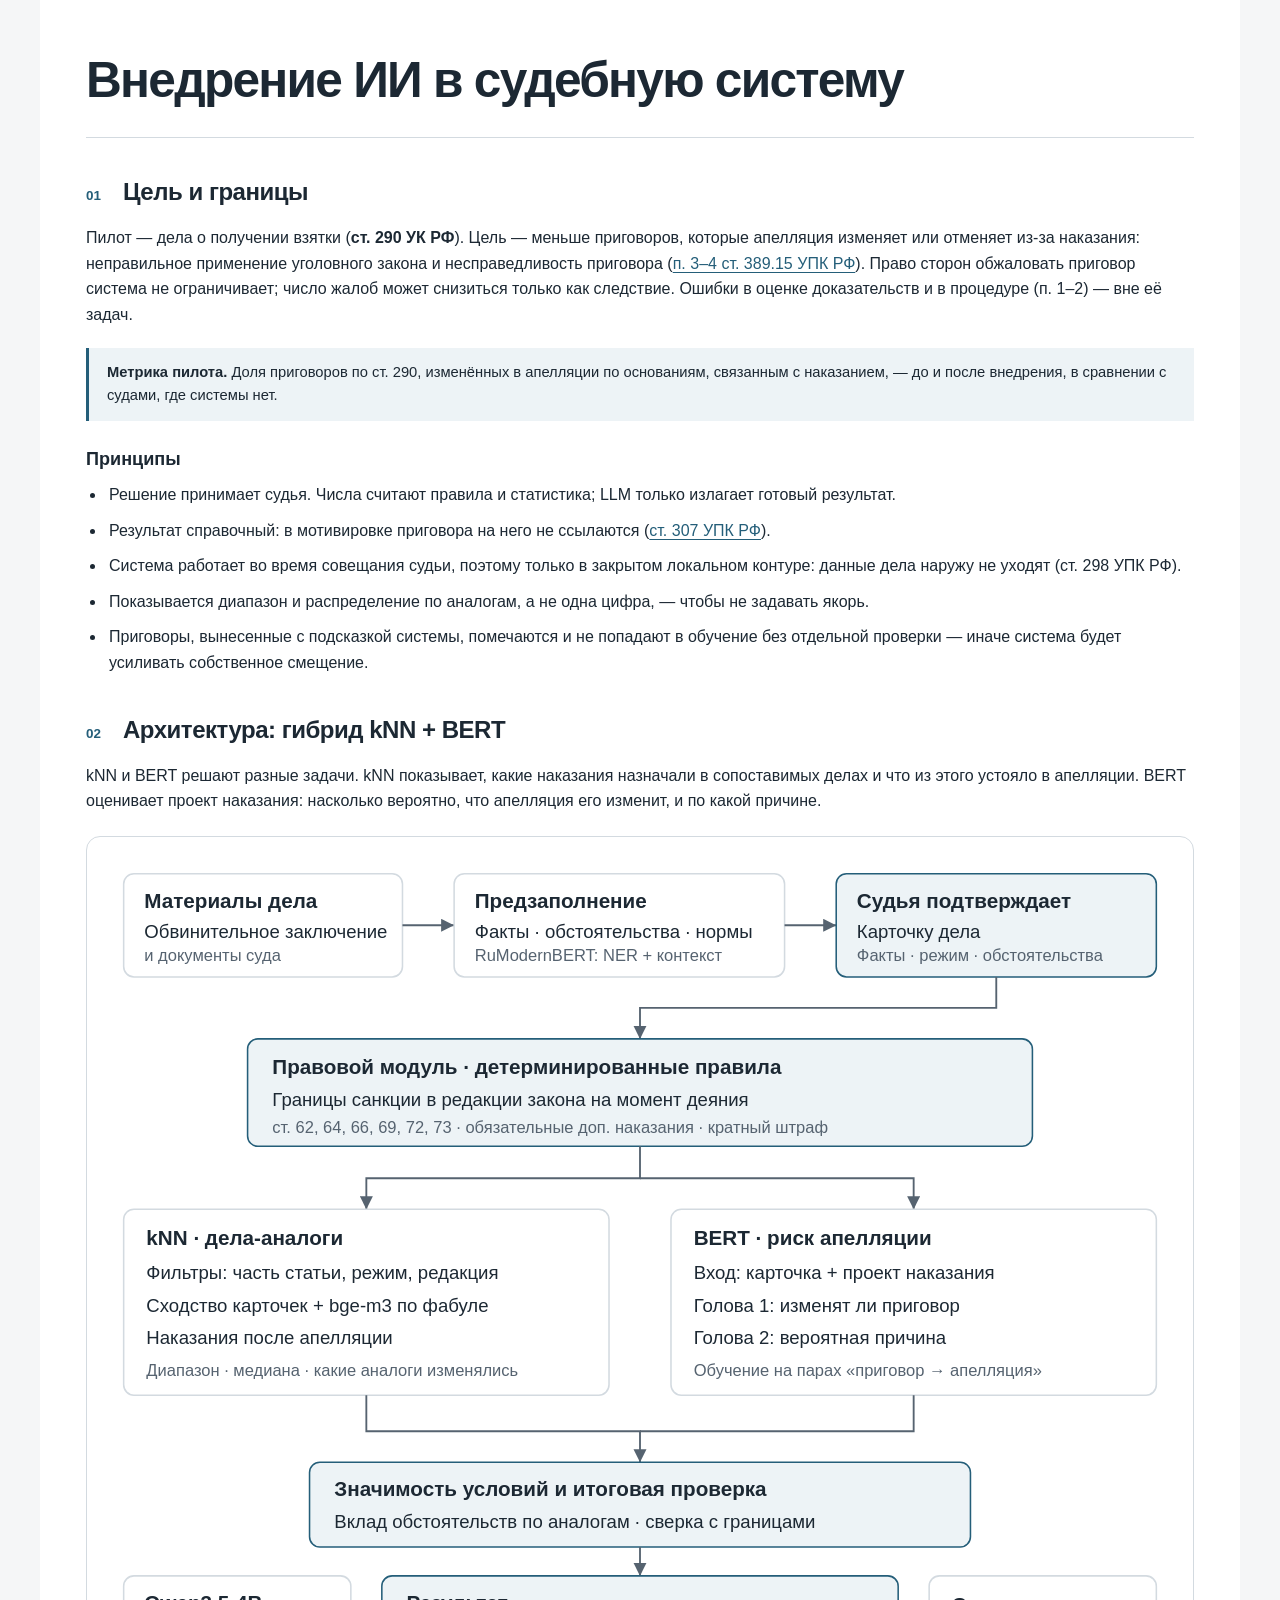
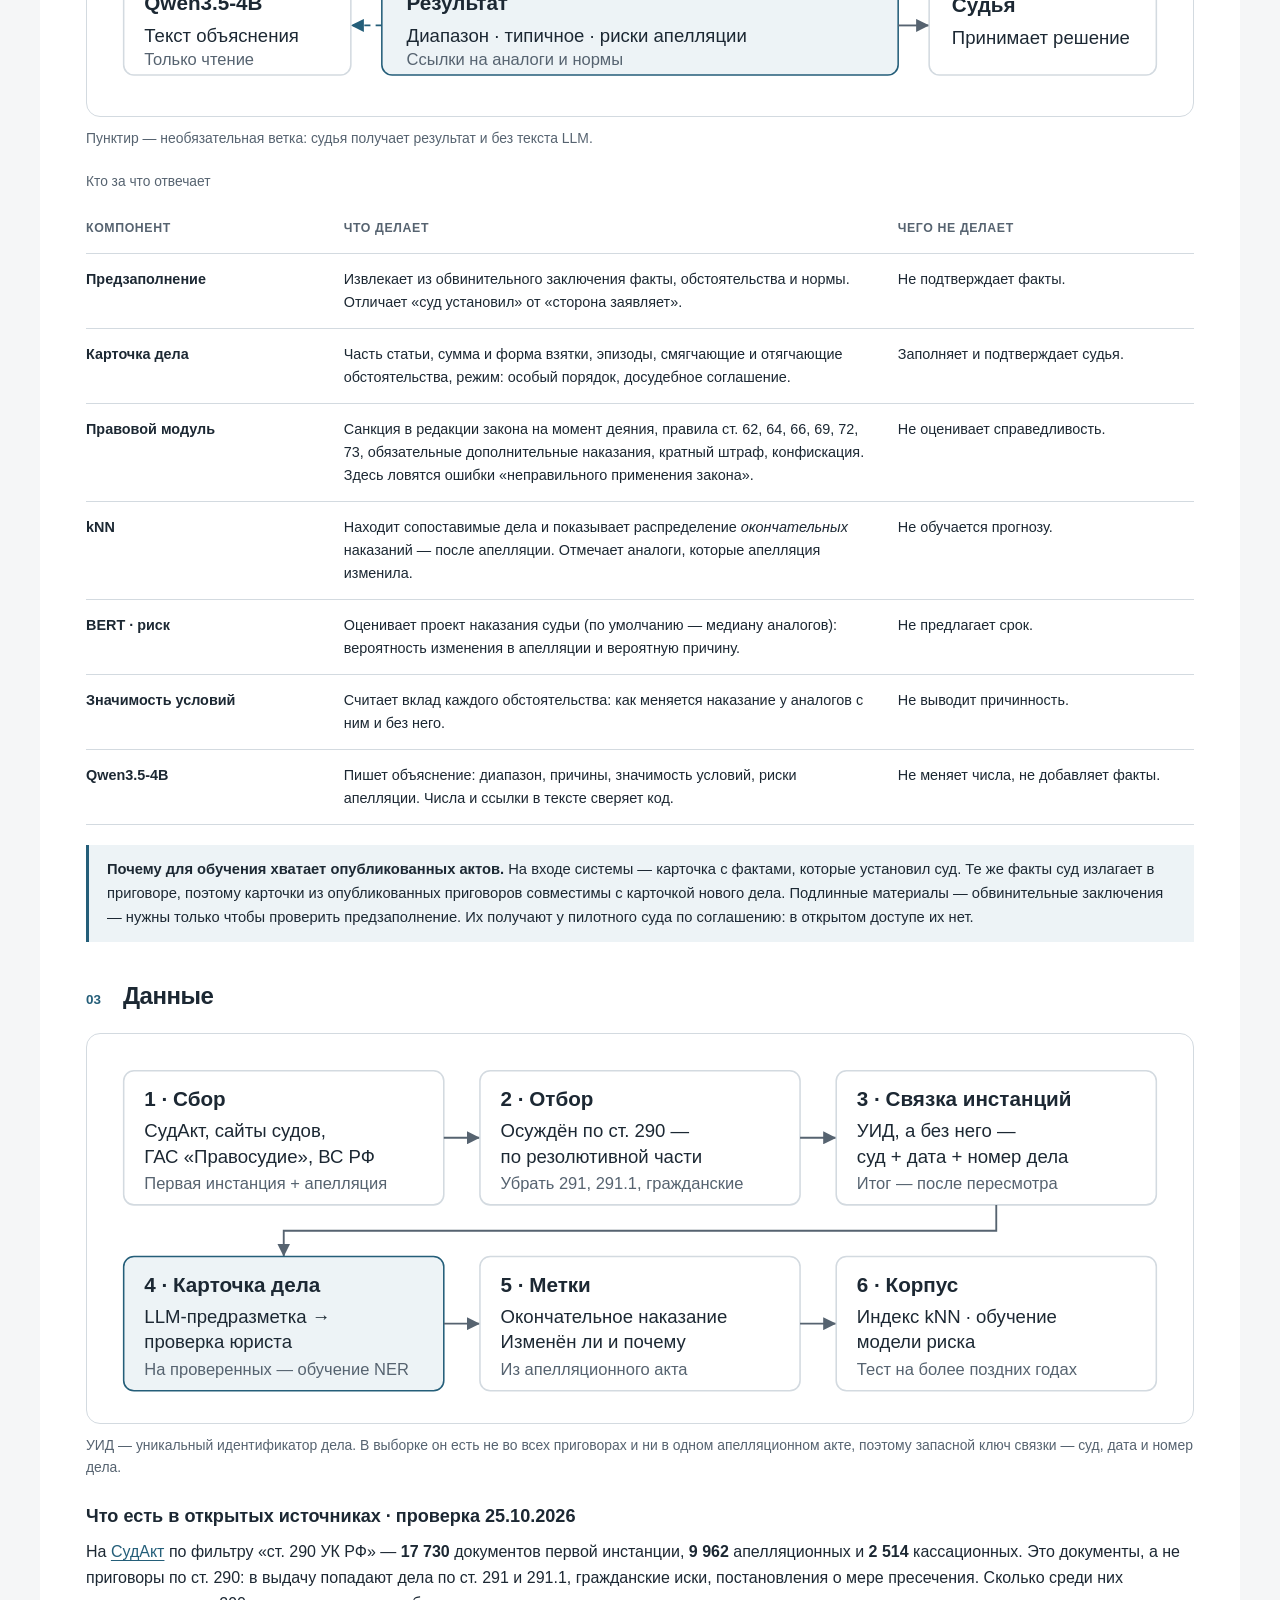
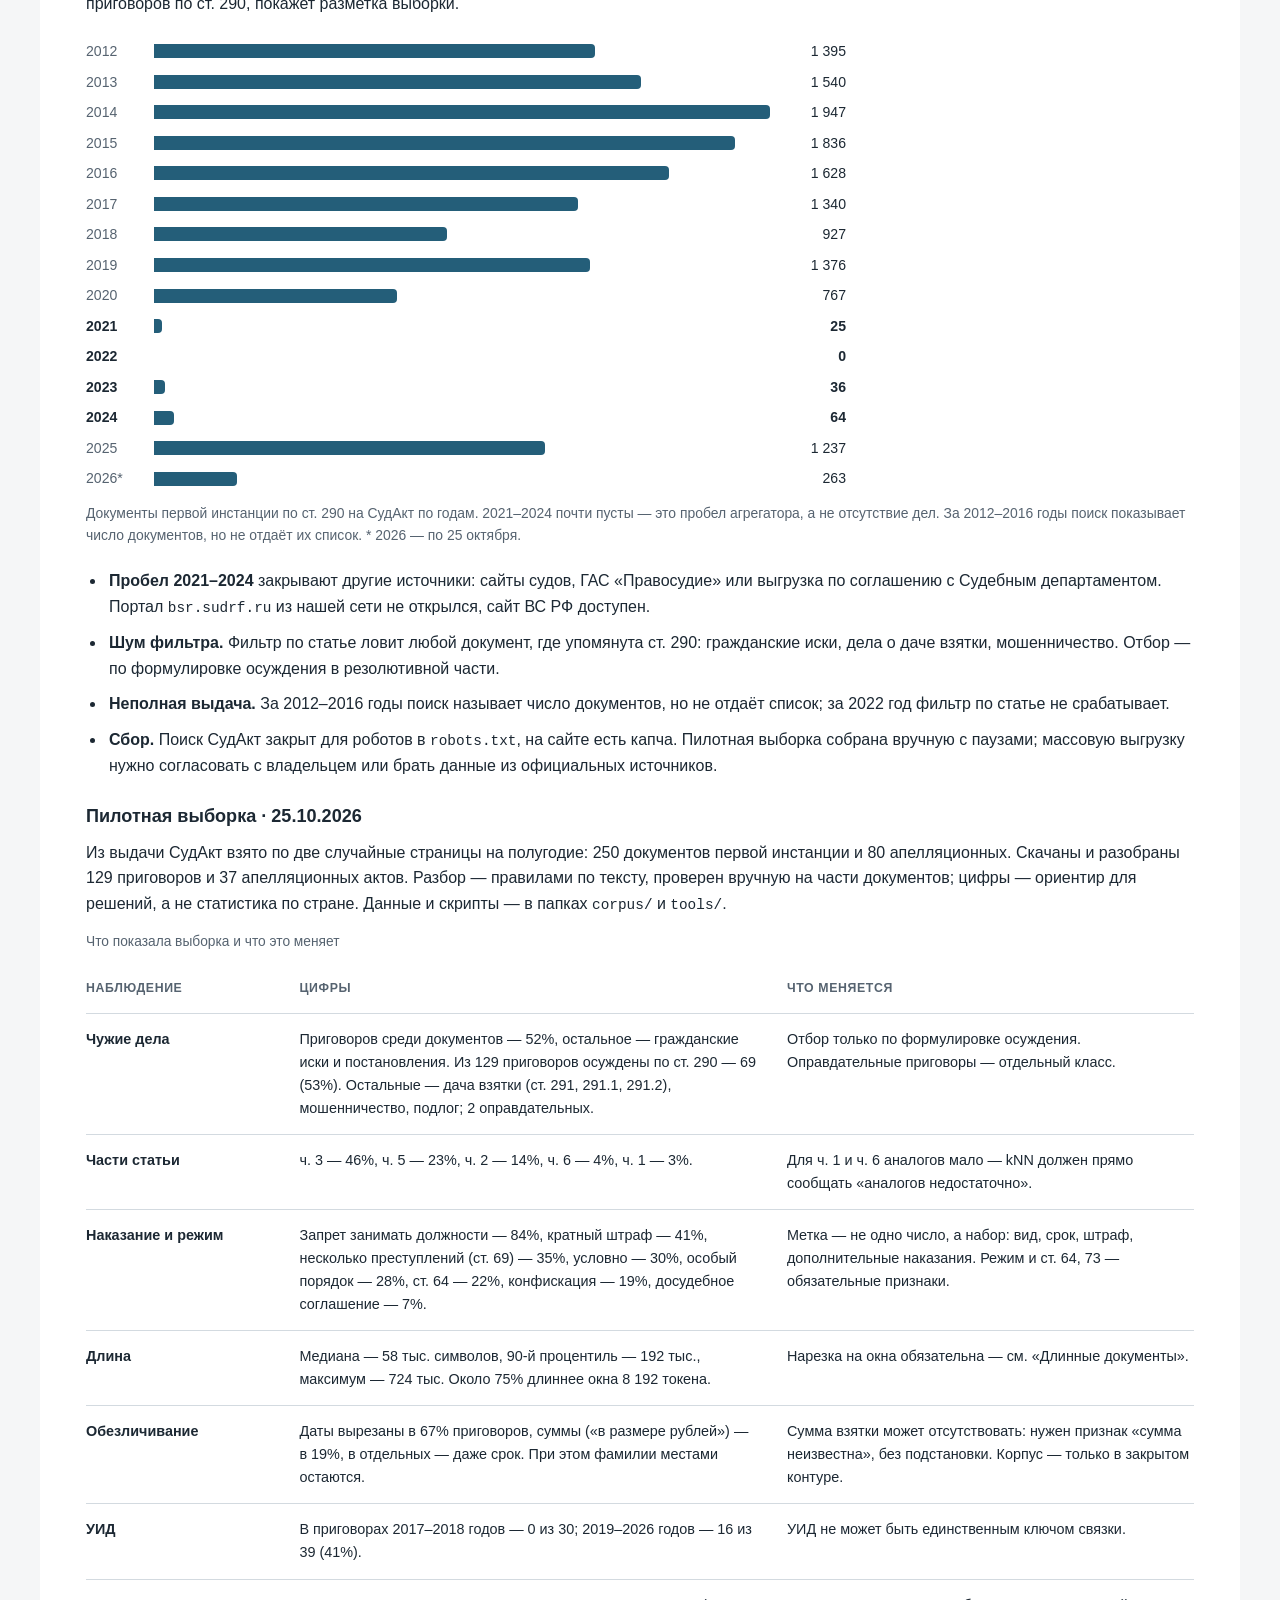
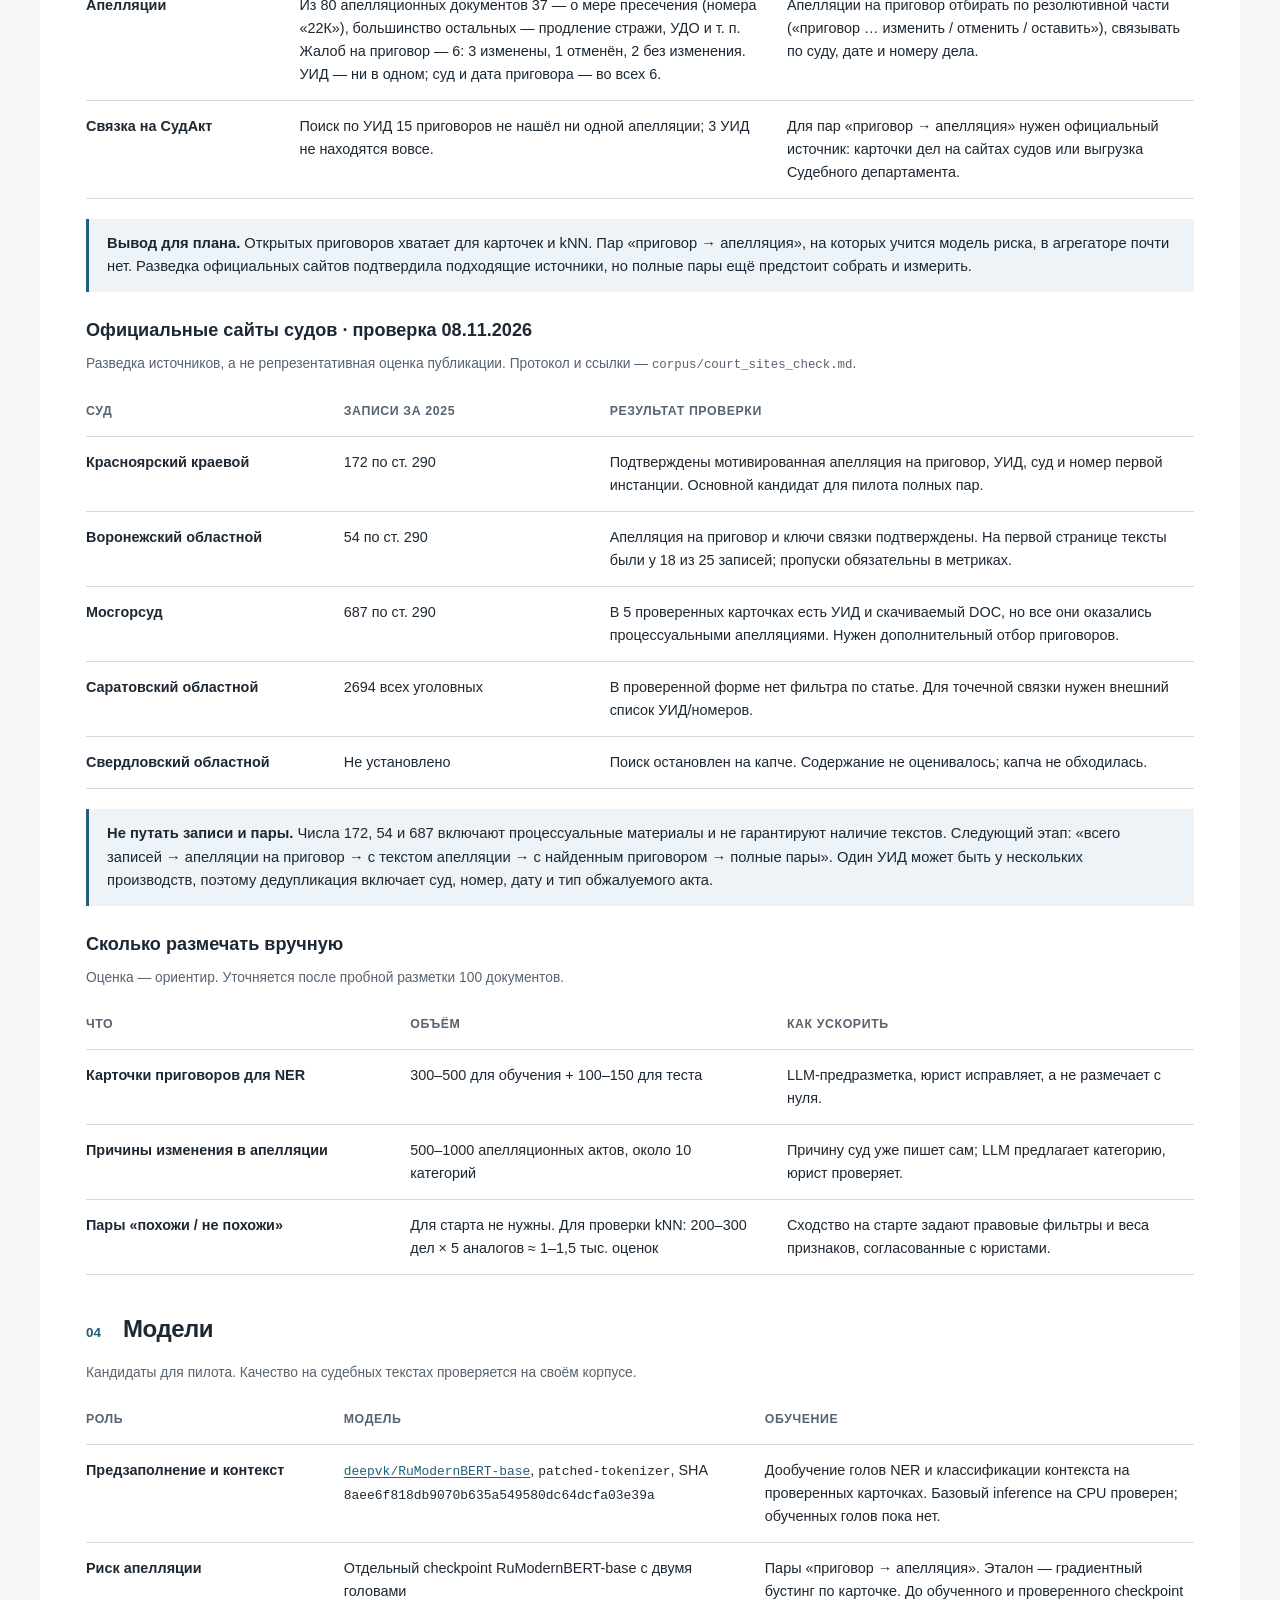
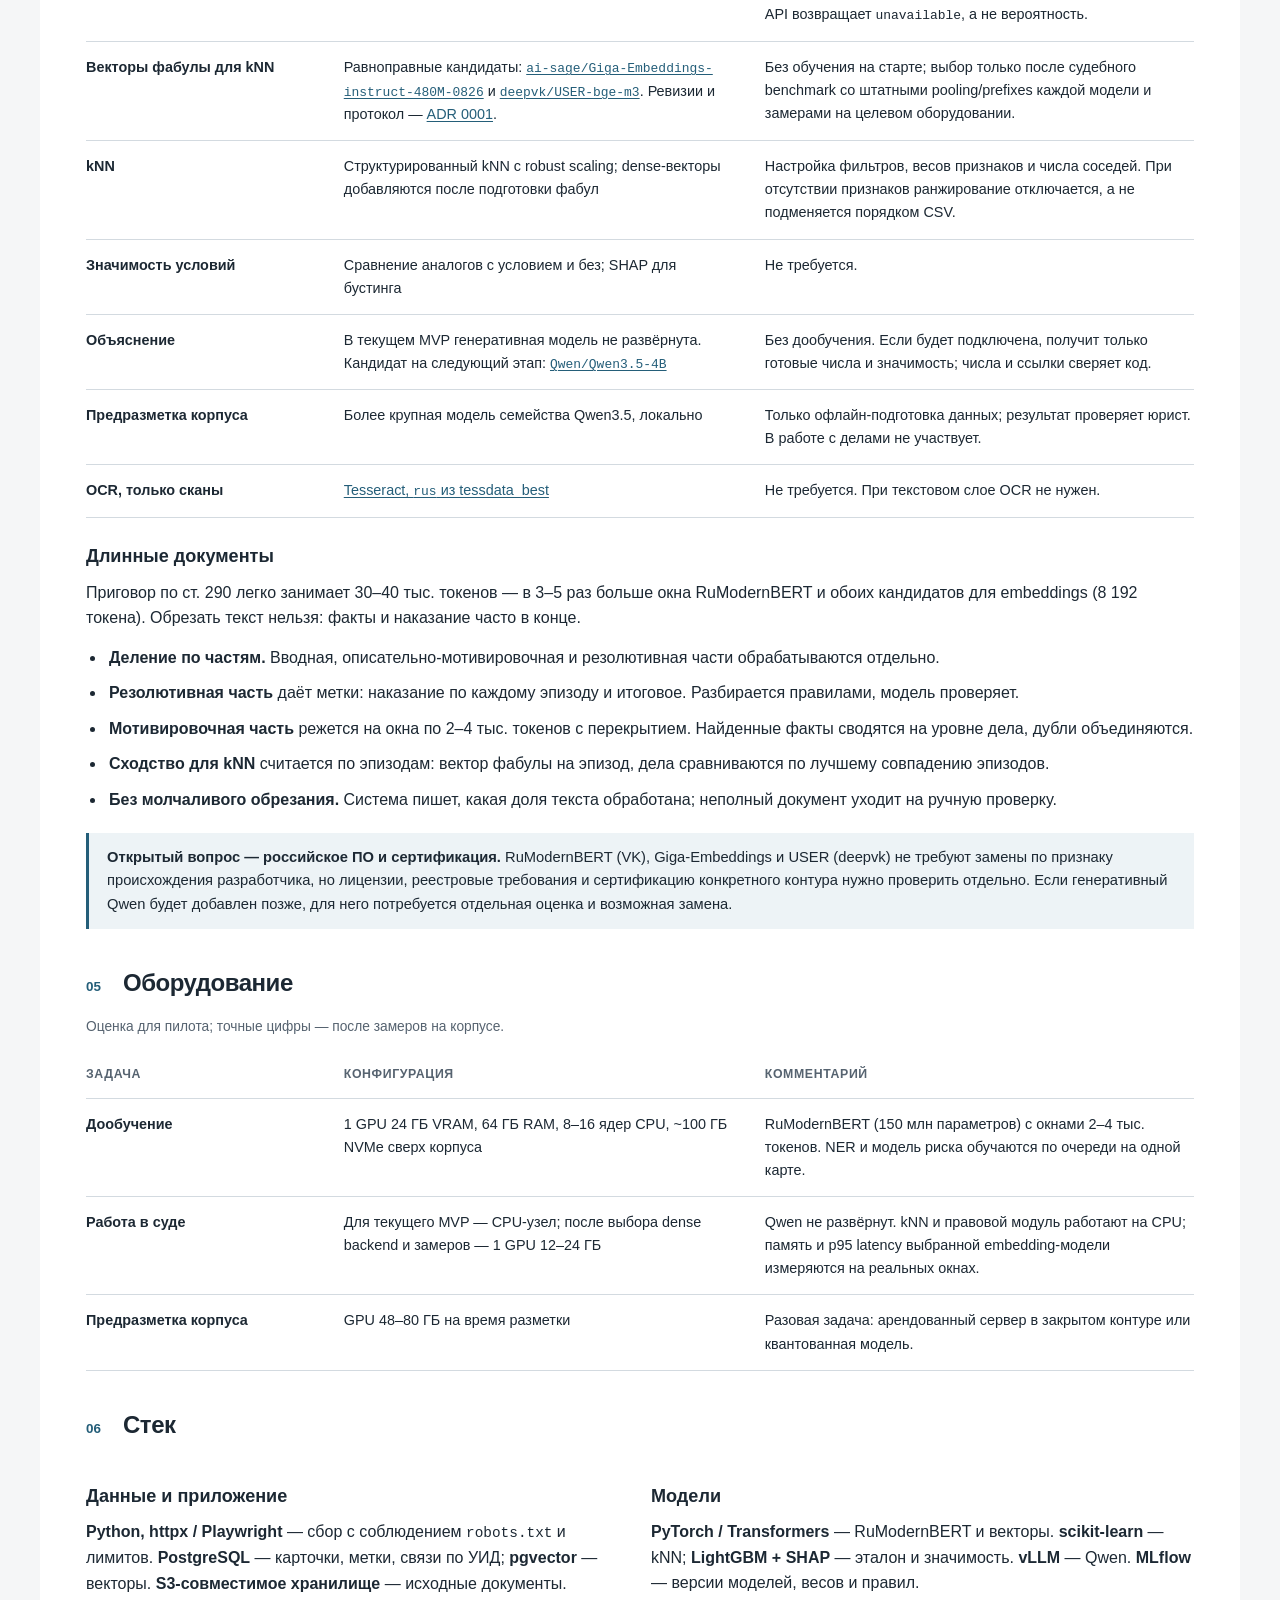
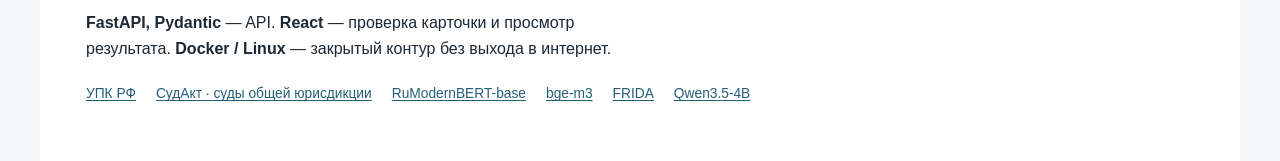
==== commit be12545b: "feat: add structured judicial analysis MVP" ====
--- a/judicial-ai-architecture.html
+++ b/judicial-ai-architecture.html
@@ -438,7 +438,22 @@
         </tr>
       </tbody>
     </table>
-    <p class="note"><strong>Вывод для плана.</strong> Открытых приговоров хватает для карточек и kNN. Пар «приговор → апелляция», на которых учится модель риска, в агрегаторе почти нет. Следующий шаг по данным — проверить сайты областных судов: публикуют ли они апелляционные определения по ст. 290 и видна ли в карточке дела первая инстанция.</p>
+    <p class="note"><strong>Вывод для плана.</strong> Открытых приговоров хватает для карточек и kNN. Пар «приговор → апелляция», на которых учится модель риска, в агрегаторе почти нет. Разведка официальных сайтов подтвердила подходящие источники, но полные пары ещё предстоит собрать и измерить.</p>
+
+    <h3>Официальные сайты судов · проверка 08.11.2026</h3>
+    <table class="stack-table">
+      <caption>Разведка источников, а не репрезентативная оценка публикации. Протокол и ссылки — <code>corpus/court_sites_check.md</code>.</caption>
+      <colgroup><col style="width: 22%"><col style="width: 24%"><col style="width: 54%"></colgroup>
+      <thead><tr><th scope="col">Суд</th><th scope="col">Записи за 2025</th><th scope="col">Результат проверки</th></tr></thead>
+      <tbody>
+        <tr><th scope="row">Красноярский краевой</th><td data-label="Записи">172 по ст. 290</td><td data-label="Результат">Подтверждены мотивированная апелляция на приговор, УИД, суд и номер первой инстанции. Основной кандидат для пилота полных пар.</td></tr>
+        <tr><th scope="row">Воронежский областной</th><td data-label="Записи">54 по ст. 290</td><td data-label="Результат">Апелляция на приговор и ключи связки подтверждены. На первой странице тексты были у 18 из 25 записей; пропуски обязательны в метриках.</td></tr>
+        <tr><th scope="row">Мосгорсуд</th><td data-label="Записи">687 по ст. 290</td><td data-label="Результат">В 5 проверенных карточках есть УИД и скачиваемый DOC, но все они оказались процессуальными апелляциями. Нужен дополнительный отбор приговоров.</td></tr>
+        <tr><th scope="row">Саратовский областной</th><td data-label="Записи">2694 всех уголовных</td><td data-label="Результат">В проверенной форме нет фильтра по статье. Для точечной связки нужен внешний список УИД/номеров.</td></tr>
+        <tr><th scope="row">Свердловский областной</th><td data-label="Записи">Не установлено</td><td data-label="Результат">Поиск остановлен на капче. Содержание не оценивалось; капча не обходилась.</td></tr>
+      </tbody>
+    </table>
+    <p class="note"><strong>Не путать записи и пары.</strong> Числа 172, 54 и 687 включают процессуальные материалы и не гарантируют наличие текстов. Следующий этап: «всего записей → апелляции на приговор → с текстом апелляции → с найденным приговором → полные пары». Один УИД может быть у нескольких производств, поэтому дедупликация включает суд, номер, дату и тип обжалуемого акта.</p>
 
     <h3>Сколько размечать вручную</h3>
     <table class="stack-table">
@@ -474,23 +489,23 @@
       <tbody>
         <tr>
           <th scope="row">Предзаполнение и контекст</th>
-          <td data-label="Модель"><a href="https://huggingface.co/deepvk/RuModernBERT-base"><code>deepvk/RuModernBERT-base</code></a>, ревизия <code>patched-tokenizer</code></td>
-          <td data-label="Обучение">Дообучение голов NER и классификации контекста на проверенных карточках.</td>
+          <td data-label="Модель"><a href="https://huggingface.co/deepvk/RuModernBERT-base"><code>deepvk/RuModernBERT-base</code></a>, <code>patched-tokenizer</code>, SHA <code>8aee6f818db9070b635a549580dc64dcfa03e39a</code></td>
+          <td data-label="Обучение">Дообучение голов NER и классификации контекста на проверенных карточках. Базовый inference на CPU проверен; обученных голов пока нет.</td>
         </tr>
         <tr>
           <th scope="row">Риск апелляции</th>
           <td data-label="Модель">Отдельный checkpoint RuModernBERT-base с двумя головами</td>
-          <td data-label="Обучение">Пары «приговор → апелляция». Эталон для сравнения — градиентный бустинг по карточке.</td>
+          <td data-label="Обучение">Пары «приговор → апелляция». Эталон — градиентный бустинг по карточке. До обученного и проверенного checkpoint API возвращает <code>unavailable</code>, а не вероятность.</td>
         </tr>
         <tr>
           <th scope="row">Векторы фабулы для kNN</th>
-          <td data-label="Модель"><a href="https://huggingface.co/BAAI/bge-m3"><code>BAAI/bge-m3</code></a>; сравнить с <a href="https://huggingface.co/ai-forever/FRIDA"><code>ai-forever/FRIDA</code></a> и <a href="https://huggingface.co/deepvk/USER-bge-m3"><code>deepvk/USER-bge-m3</code></a></td>
-          <td data-label="Обучение">На старте без обучения; выбор — по качеству поиска аналогов.</td>
+          <td data-label="Модель">Равноправные кандидаты: <a href="https://huggingface.co/ai-sage/Giga-Embeddings-instruct-480M-0826"><code>ai-sage/Giga-Embeddings-instruct-480M-0826</code></a> и <a href="https://huggingface.co/deepvk/USER-bge-m3"><code>deepvk/USER-bge-m3</code></a>. Ревизии и протокол — <a href="docs/adr/0001-model-backends.md">ADR 0001</a>.</td>
+          <td data-label="Обучение">Без обучения на старте; выбор только после судебного benchmark со штатными pooling/prefixes каждой модели и замерами на целевом оборудовании.</td>
         </tr>
         <tr>
           <th scope="row">kNN</th>
-          <td data-label="Модель"><a href="https://scikit-learn.org/stable/modules/neighbors.html"><code>scikit-learn NearestNeighbors</code></a> + своя метрика</td>
-          <td data-label="Обучение">Настройка фильтров, весов признаков и числа соседей.</td>
+          <td data-label="Модель">Структурированный kNN с robust scaling; dense-векторы добавляются после подготовки фабул</td>
+          <td data-label="Обучение">Настройка фильтров, весов признаков и числа соседей. При отсутствии признаков ранжирование отключается, а не подменяется порядком CSV.</td>
         </tr>
         <tr>
           <th scope="row">Значимость условий</th>
@@ -499,8 +514,8 @@
         </tr>
         <tr>
           <th scope="row">Объяснение</th>
-          <td data-label="Модель"><a href="https://huggingface.co/Qwen/Qwen3.5-4B"><code>Qwen/Qwen3.5-4B</code></a>, локально</td>
-          <td data-label="Обучение">Без дообучения. Получает готовые числа и значимость; числа и ссылки в тексте сверяет код.</td>
+          <td data-label="Модель">В текущем MVP генеративная модель не развёрнута. Кандидат на следующий этап: <a href="https://huggingface.co/Qwen/Qwen3.5-4B"><code>Qwen/Qwen3.5-4B</code></a></td>
+          <td data-label="Обучение">Без дообучения. Если будет подключена, получит только готовые числа и значимость; числа и ссылки сверяет код.</td>
         </tr>
         <tr>
           <th scope="row">Предразметка корпуса</th>
@@ -516,7 +531,7 @@
     </table>
 
     <h3>Длинные документы</h3>
-    <p>Приговор по ст. 290 легко занимает 30–40 тыс. токенов — в 3–5 раз больше окна RuModernBERT и bge-m3 (8 192 токена). Обрезать текст нельзя: факты и наказание часто в конце.</p>
+    <p>Приговор по ст. 290 легко занимает 30–40 тыс. токенов — в 3–5 раз больше окна RuModernBERT и обоих кандидатов для embeddings (8 192 токена). Обрезать текст нельзя: факты и наказание часто в конце.</p>
     <ul>
       <li><strong>Деление по частям.</strong> Вводная, описательно-мотивировочная и резолютивная части обрабатываются отдельно.</li>
       <li><strong>Резолютивная часть</strong> даёт метки: наказание по каждому эпизоду и итоговое. Разбирается правилами, модель проверяет.</li>
@@ -524,7 +539,7 @@
       <li><strong>Сходство для kNN</strong> считается по эпизодам: вектор фабулы на эпизод, дела сравниваются по лучшему совпадению эпизодов.</li>
       <li><strong>Без молчаливого обрезания.</strong> Система пишет, какая доля текста обработана; неполный документ уходит на ручную проверку.</li>
     </ul>
-    <p class="note"><strong>Открытый вопрос — отечественное ПО.</strong> Если для судебной системы обязательны российское ПО и сертификация, Qwen и модели BAAI придётся заменить: на открытые веса GigaChat 3 или YandexGPT-5-Lite для объяснения и на FRIDA для векторов. RuModernBERT (VK) и FRIDA (Сбер) — российские.</p>
+    <p class="note"><strong>Открытый вопрос — российское ПО и сертификация.</strong> RuModernBERT (VK), Giga-Embeddings и USER (deepvk) не требуют замены по признаку происхождения разработчика, но лицензии, реестровые требования и сертификацию конкретного контура нужно проверить отдельно. Если генеративный Qwen будет добавлен позже, для него потребуется отдельная оценка и возможная замена.</p>
   </section>
 
   <section aria-labelledby="hardware-title">
@@ -541,8 +556,8 @@
         </tr>
         <tr>
           <th scope="row">Работа в суде</th>
-          <td data-label="Конфигурация">1 GPU 16–24 ГБ на узел</td>
-          <td data-label="Комментарий">Qwen3.5-4B занимает около 8–10 ГБ. kNN и правовой модуль работают на CPU.</td>
+          <td data-label="Конфигурация">Для текущего MVP — CPU-узел; после выбора dense backend и замеров — 1 GPU 12–24 ГБ</td>
+          <td data-label="Комментарий">Qwen не развёрнут. kNN и правовой модуль работают на CPU; память и p95 latency выбранной embedding-модели измеряются на реальных окнах.</td>
         </tr>
         <tr>
           <th scope="row">Предразметка корпуса</th>
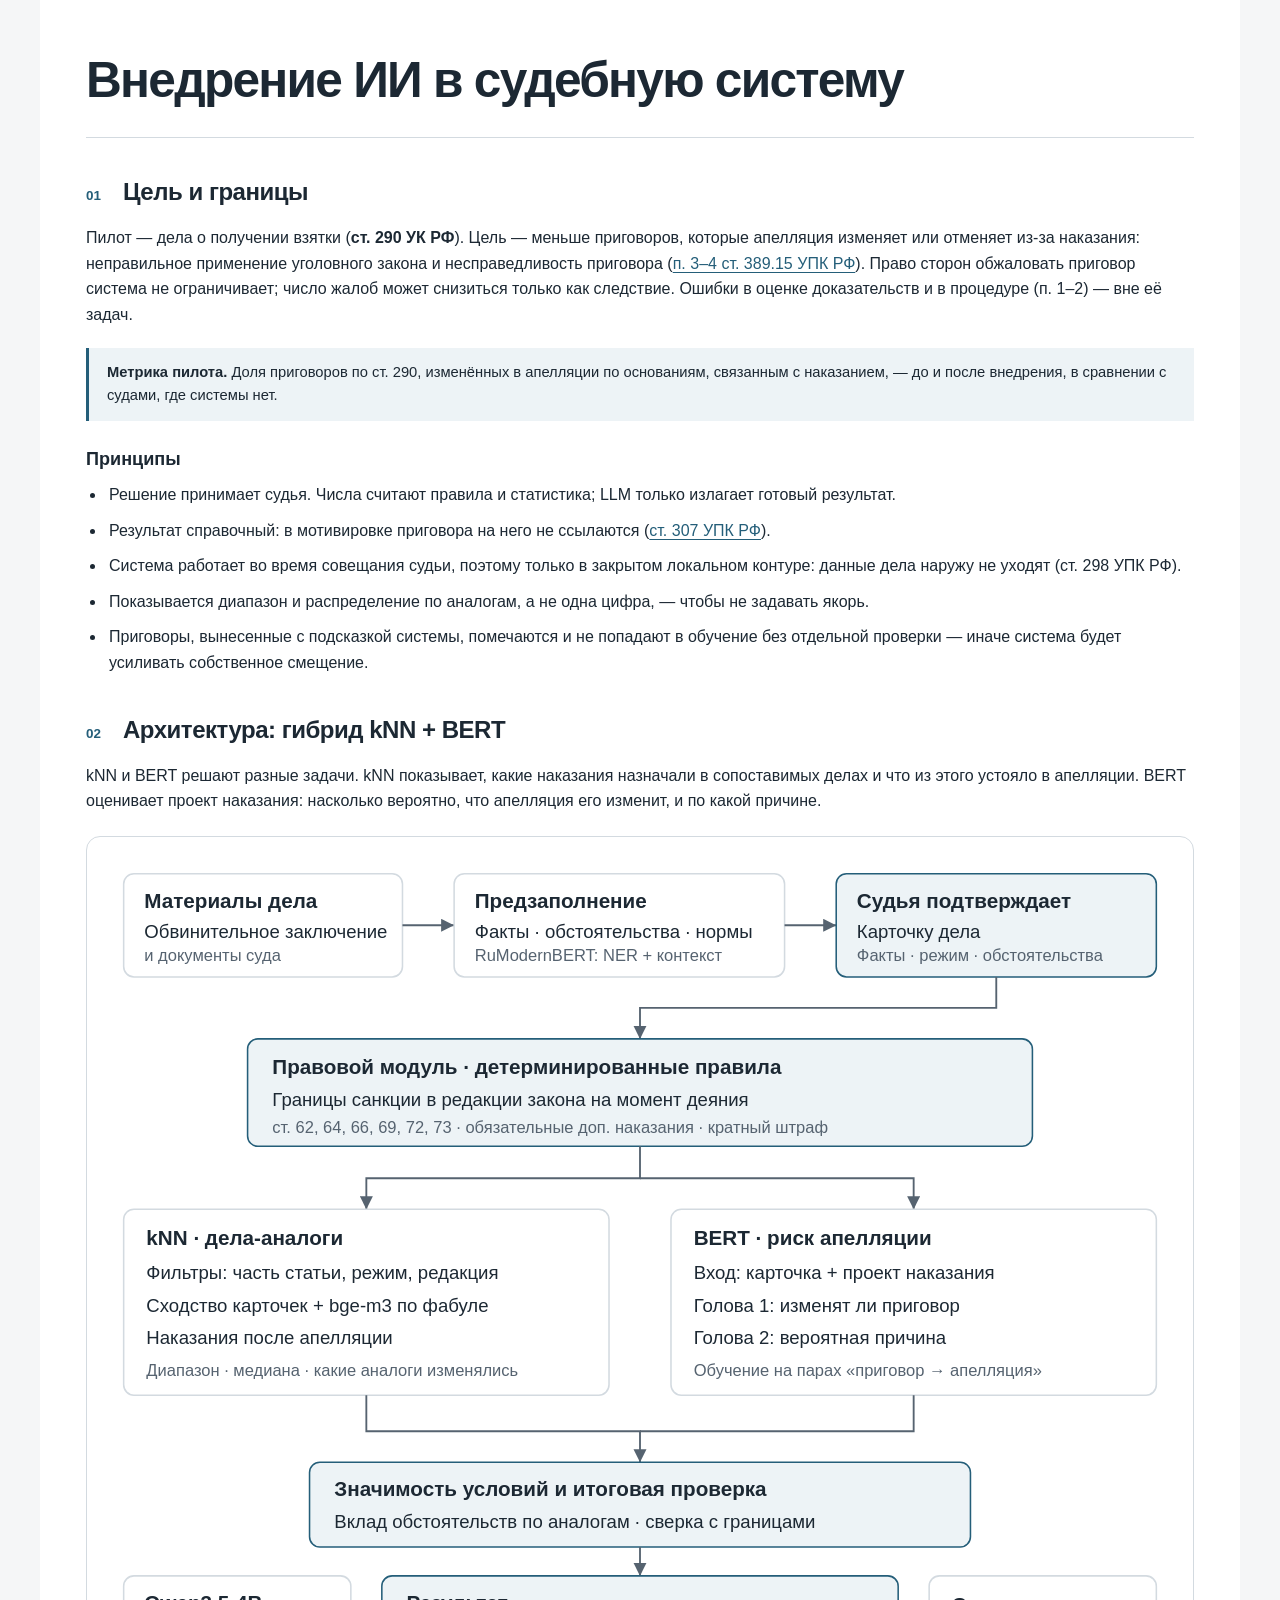
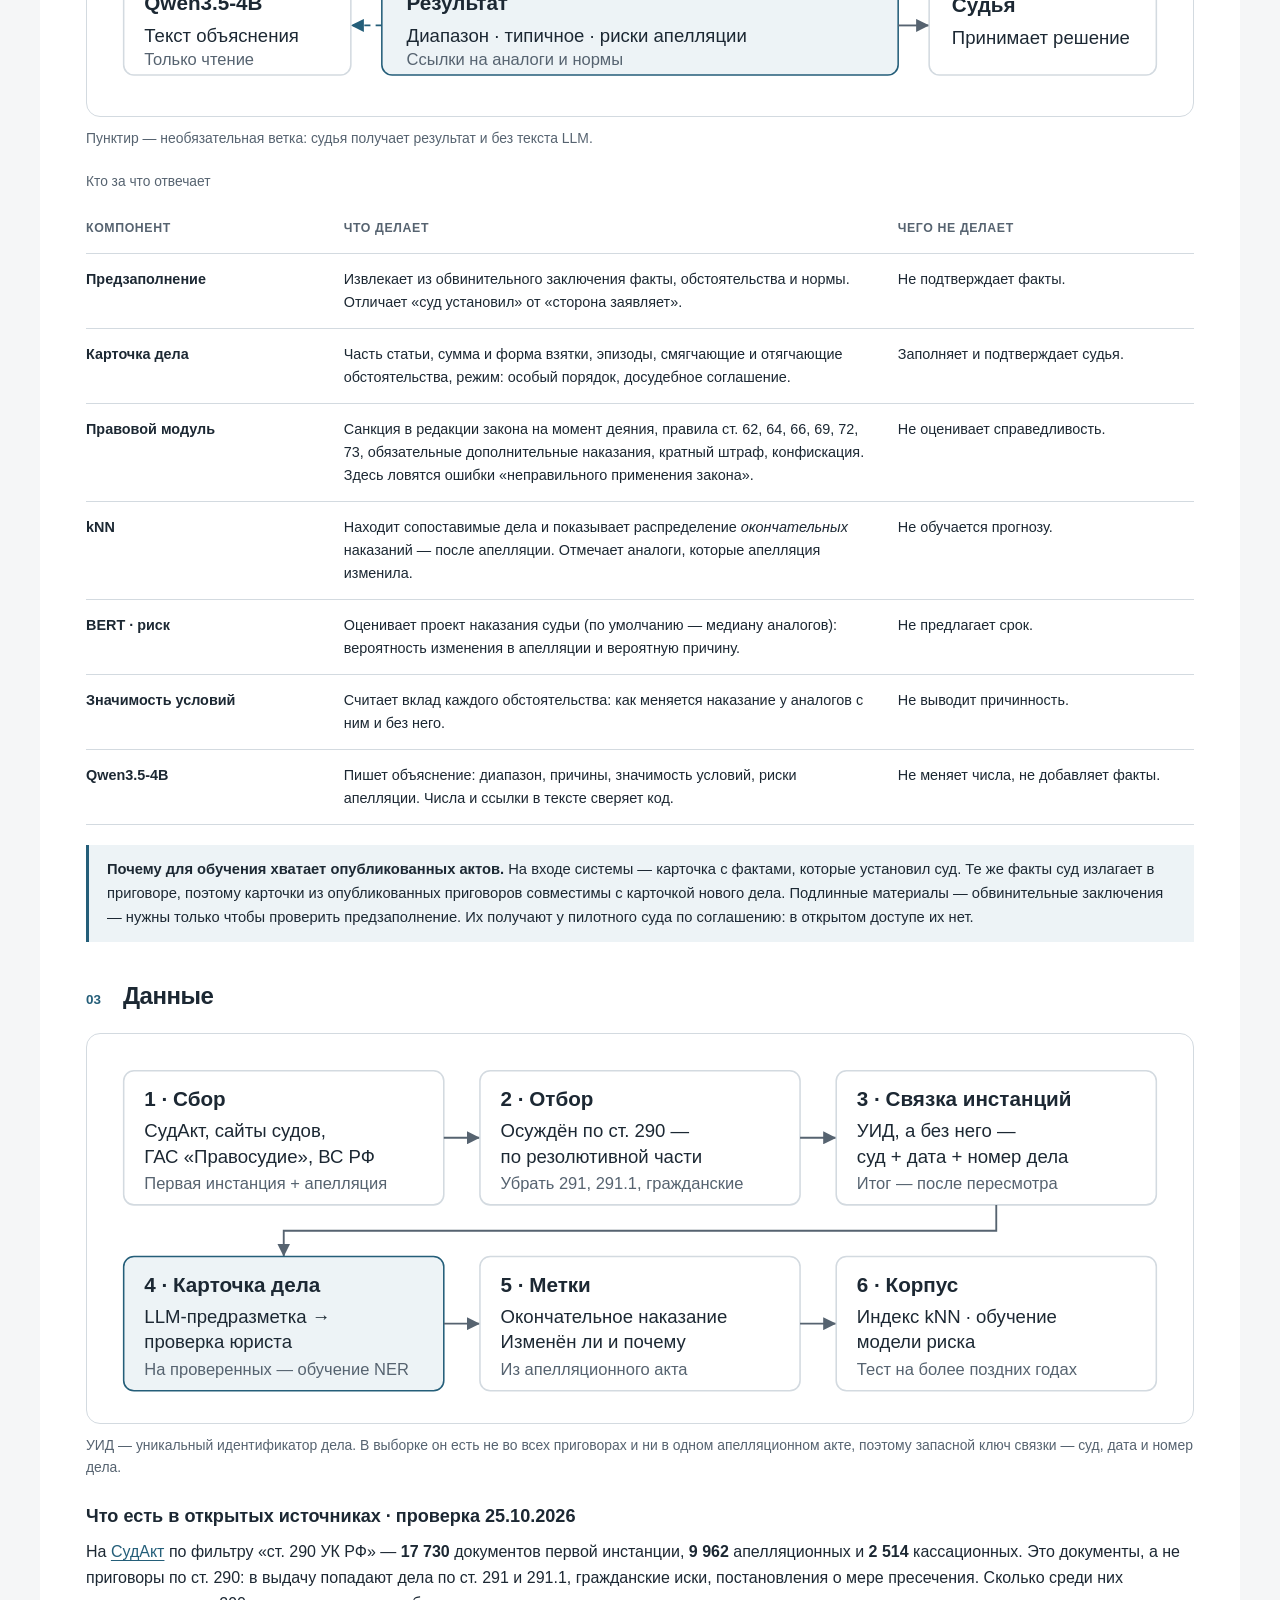
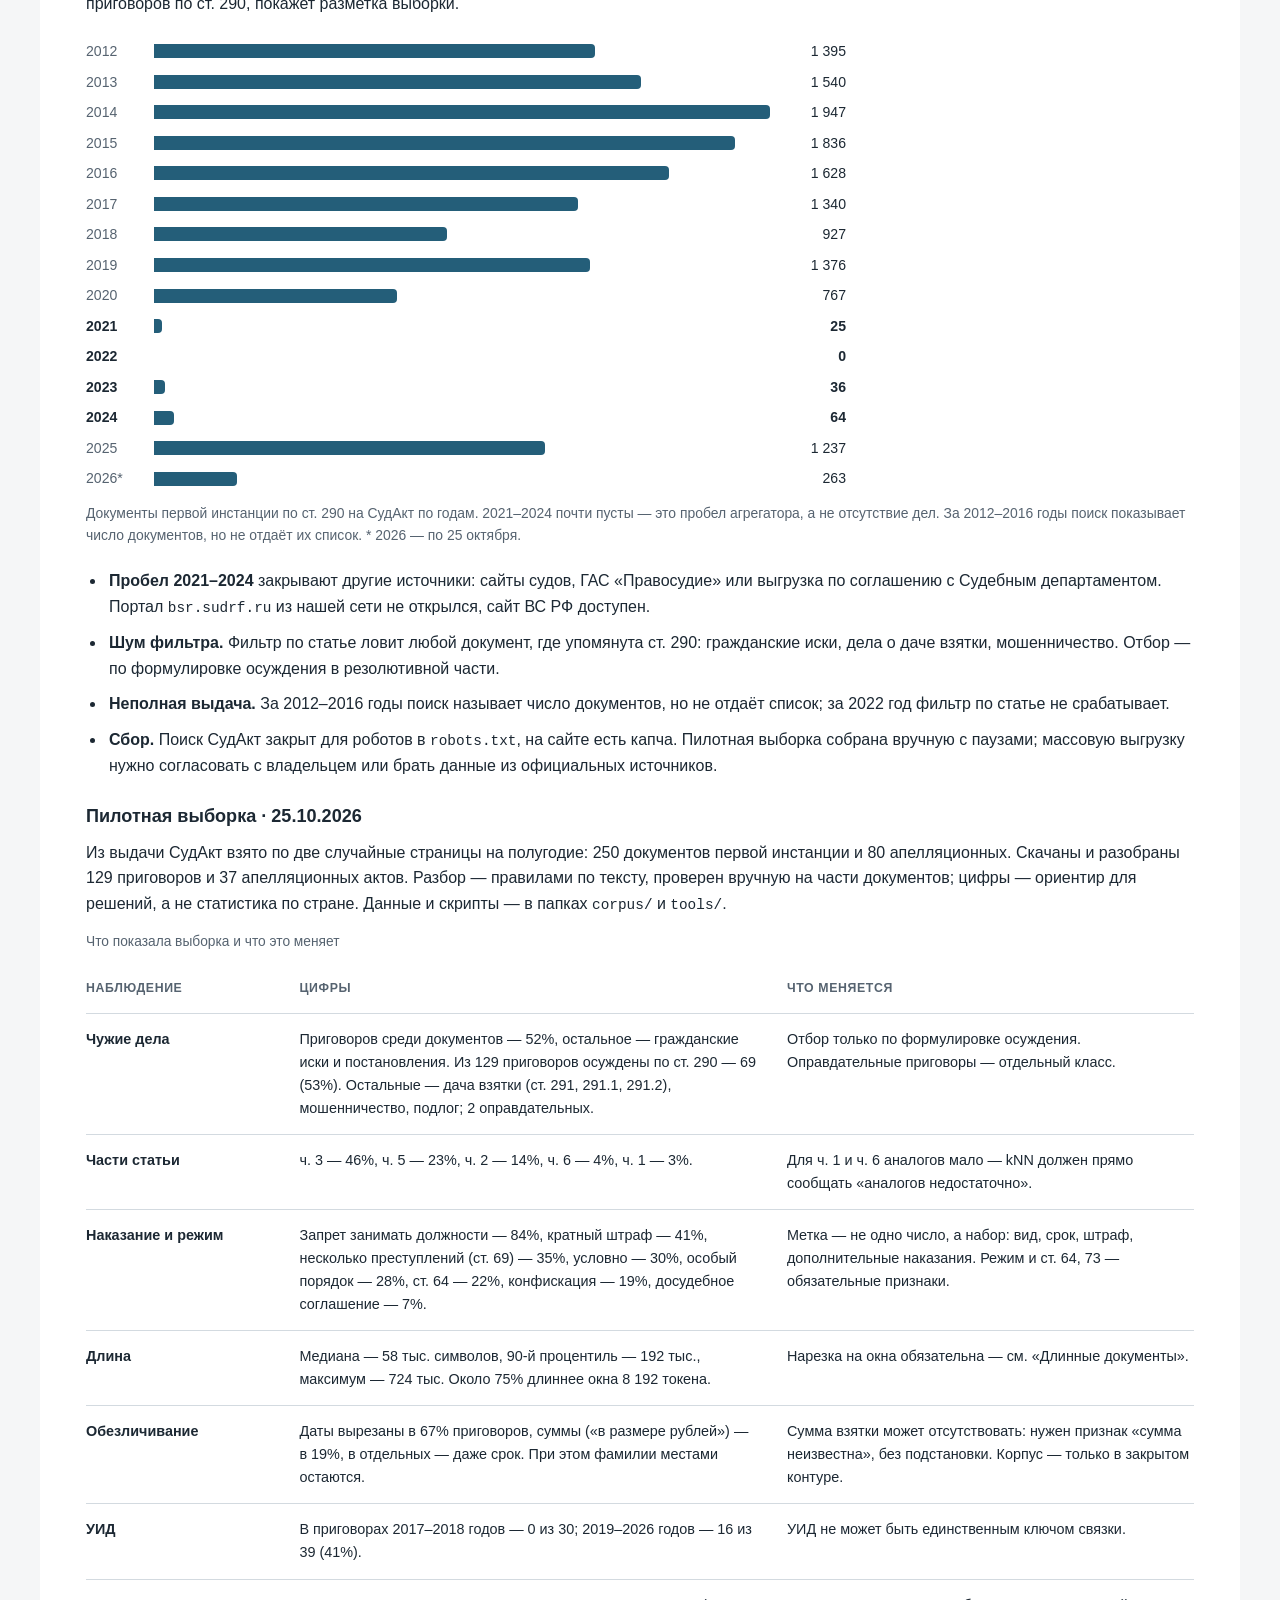
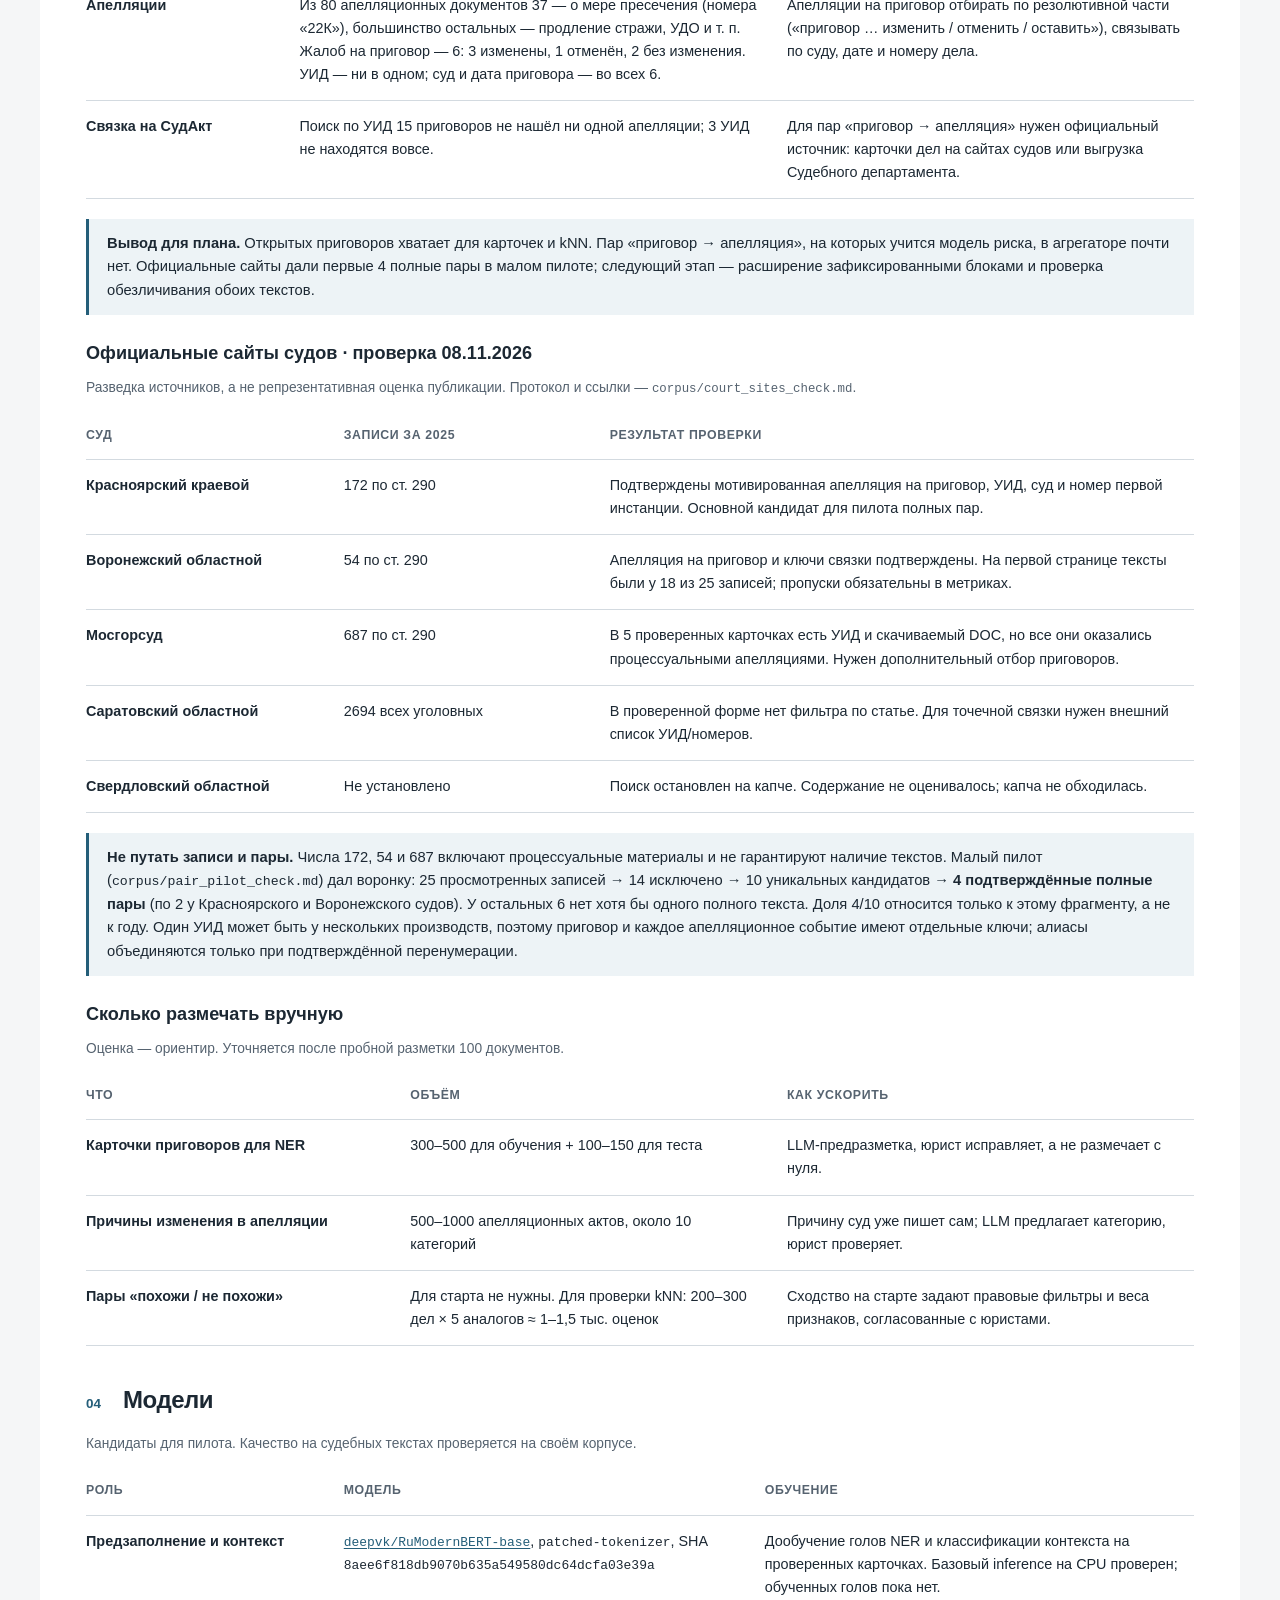
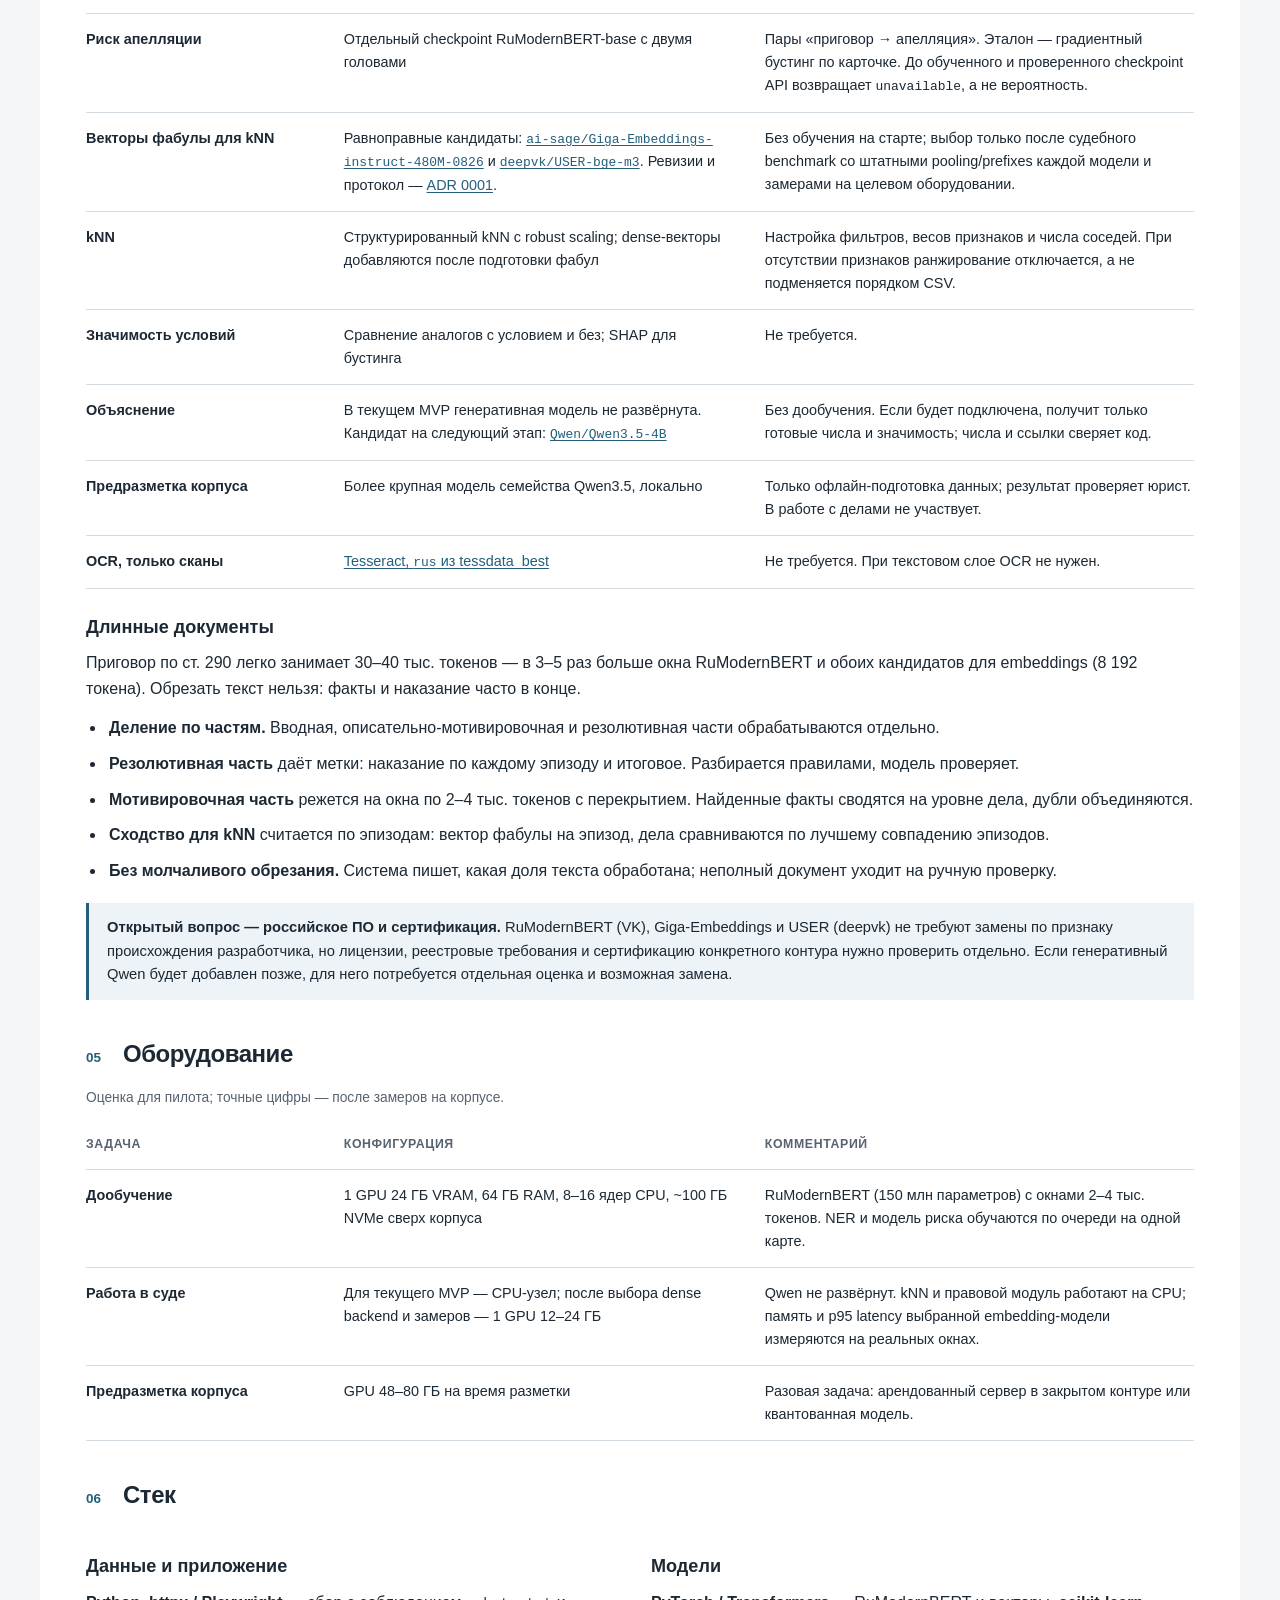
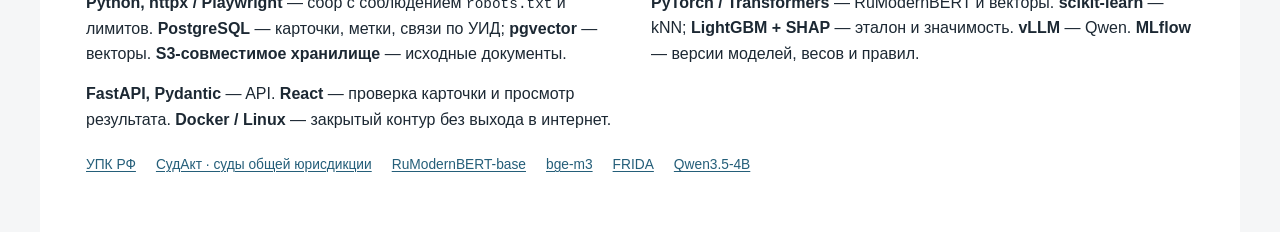
==== commit e9285ec2: "fix: ship model adapters and document pair pilot" ====
--- a/judicial-ai-architecture.html
+++ b/judicial-ai-architecture.html
@@ -438,7 +438,7 @@
         </tr>
       </tbody>
     </table>
-    <p class="note"><strong>Вывод для плана.</strong> Открытых приговоров хватает для карточек и kNN. Пар «приговор → апелляция», на которых учится модель риска, в агрегаторе почти нет. Разведка официальных сайтов подтвердила подходящие источники, но полные пары ещё предстоит собрать и измерить.</p>
+    <p class="note"><strong>Вывод для плана.</strong> Открытых приговоров хватает для карточек и kNN. Пар «приговор → апелляция», на которых учится модель риска, в агрегаторе почти нет. Официальные сайты дали первые 4 полные пары в малом пилоте; следующий этап — расширение зафиксированными блоками и проверка обезличивания обоих текстов.</p>
 
     <h3>Официальные сайты судов · проверка 08.11.2026</h3>
     <table class="stack-table">
@@ -453,7 +453,7 @@
         <tr><th scope="row">Свердловский областной</th><td data-label="Записи">Не установлено</td><td data-label="Результат">Поиск остановлен на капче. Содержание не оценивалось; капча не обходилась.</td></tr>
       </tbody>
     </table>
-    <p class="note"><strong>Не путать записи и пары.</strong> Числа 172, 54 и 687 включают процессуальные материалы и не гарантируют наличие текстов. Следующий этап: «всего записей → апелляции на приговор → с текстом апелляции → с найденным приговором → полные пары». Один УИД может быть у нескольких производств, поэтому дедупликация включает суд, номер, дату и тип обжалуемого акта.</p>
+    <p class="note"><strong>Не путать записи и пары.</strong> Числа 172, 54 и 687 включают процессуальные материалы и не гарантируют наличие текстов. Малый пилот (<code>corpus/pair_pilot_check.md</code>) дал воронку: 25 просмотренных записей → 14 исключено → 10 уникальных кандидатов → <strong>4 подтверждённые полные пары</strong> (по 2 у Красноярского и Воронежского судов). У остальных 6 нет хотя бы одного полного текста. Доля 4/10 относится только к этому фрагменту, а не к году. Один УИД может быть у нескольких производств, поэтому приговор и каждое апелляционное событие имеют отдельные ключи; алиасы объединяются только при подтверждённой перенумерации.</p>
 
     <h3>Сколько размечать вручную</h3>
     <table class="stack-table">
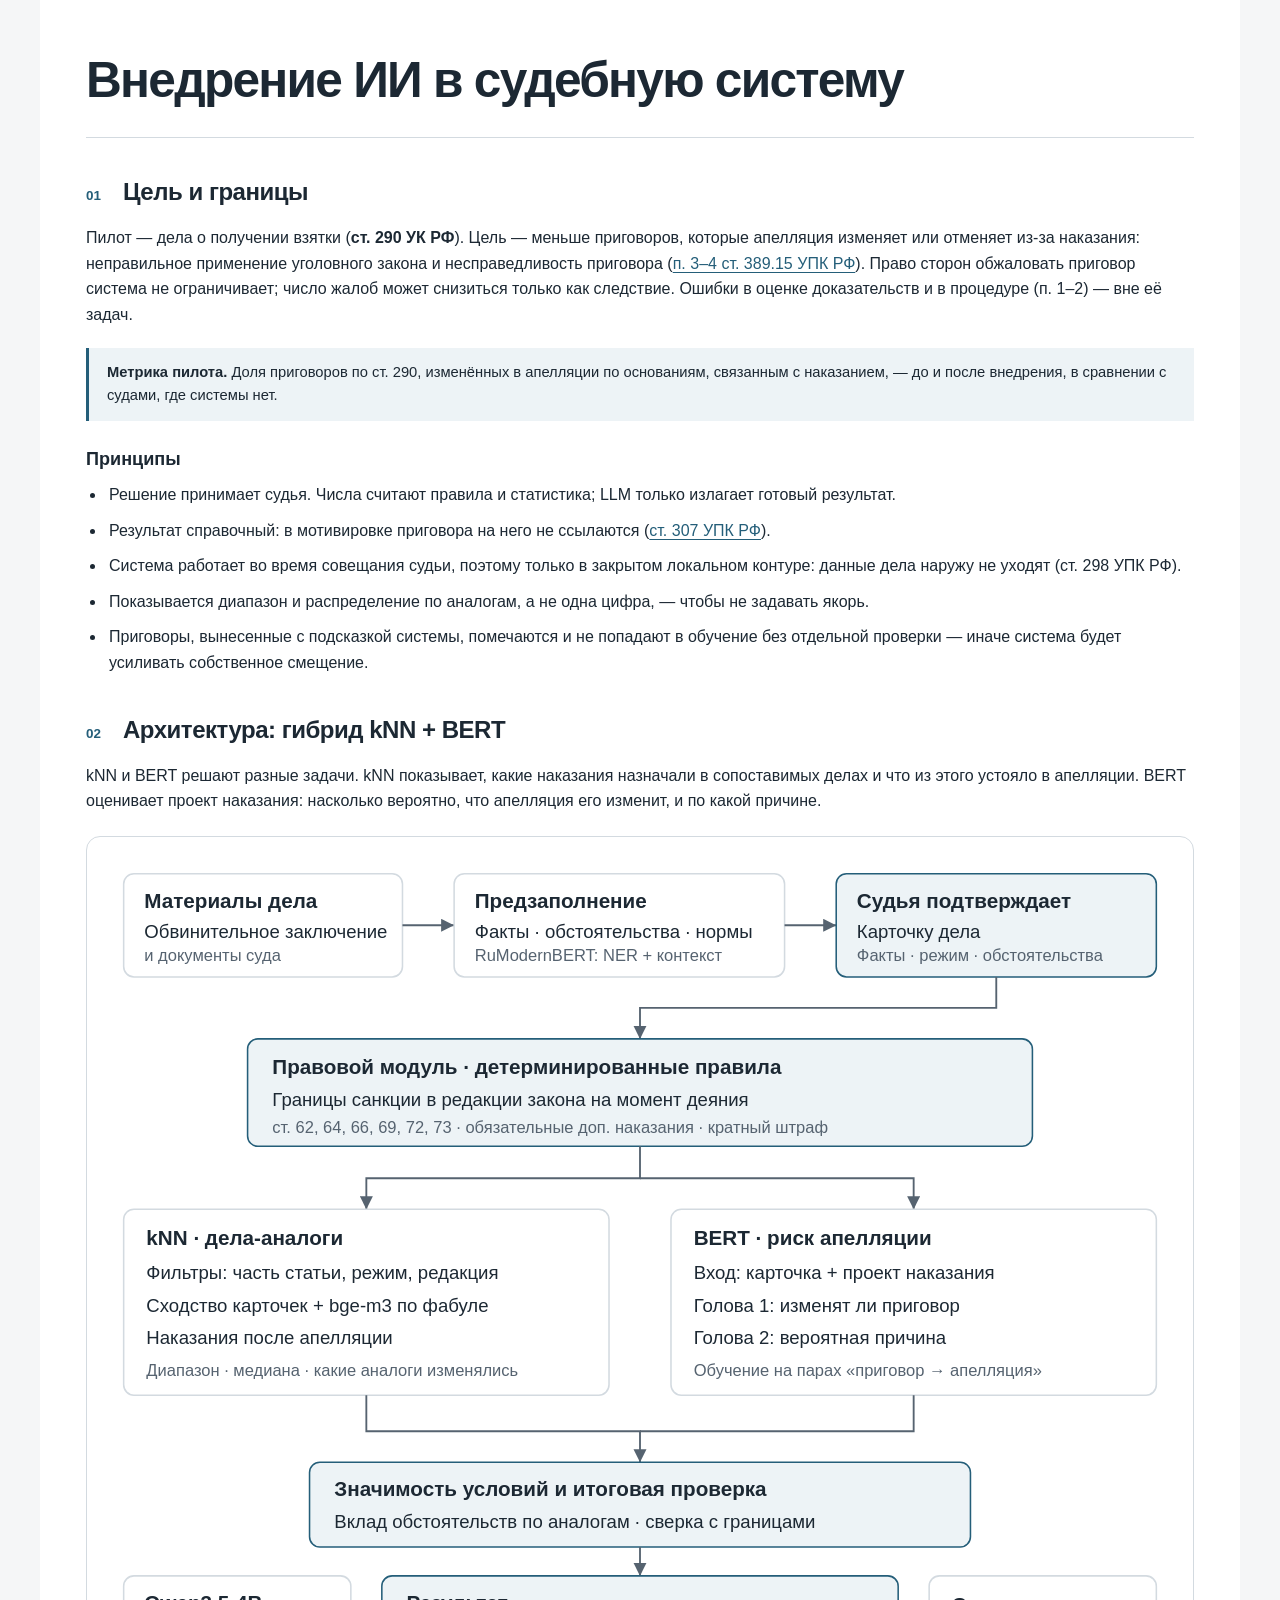
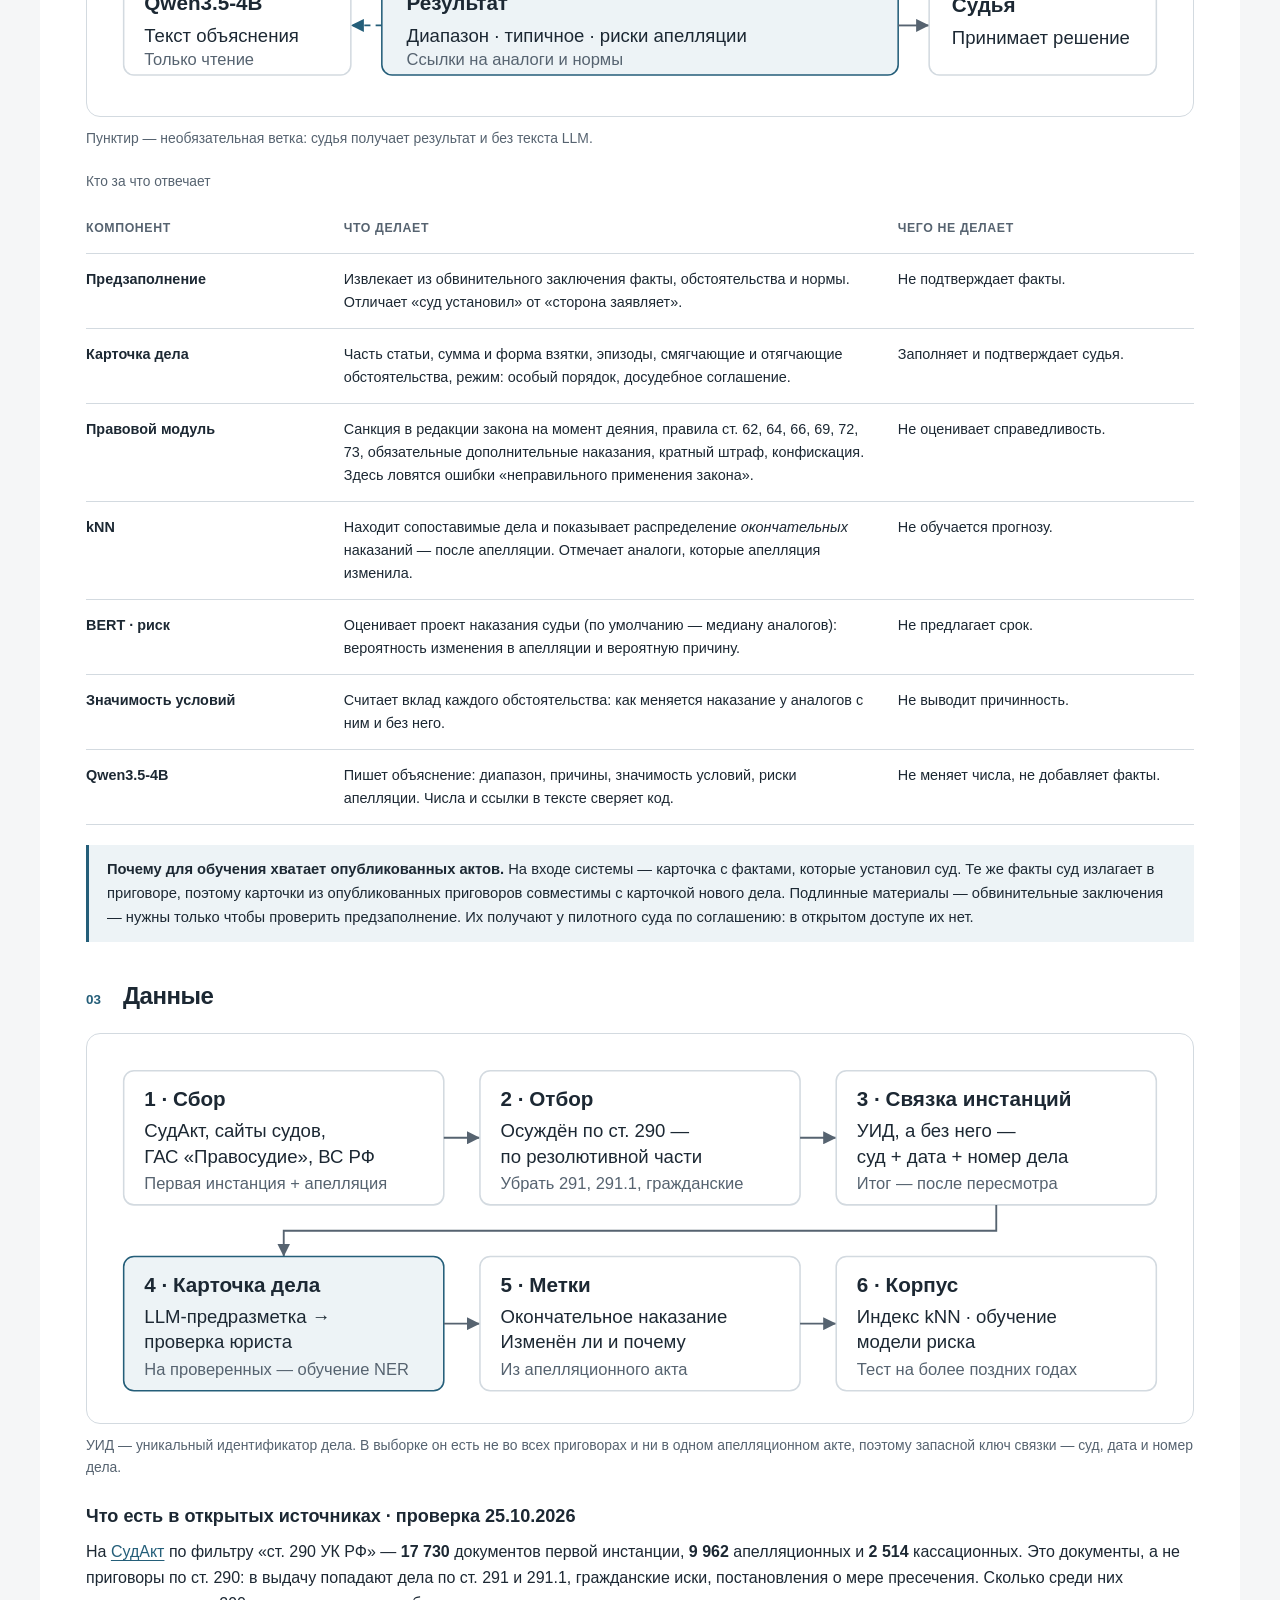
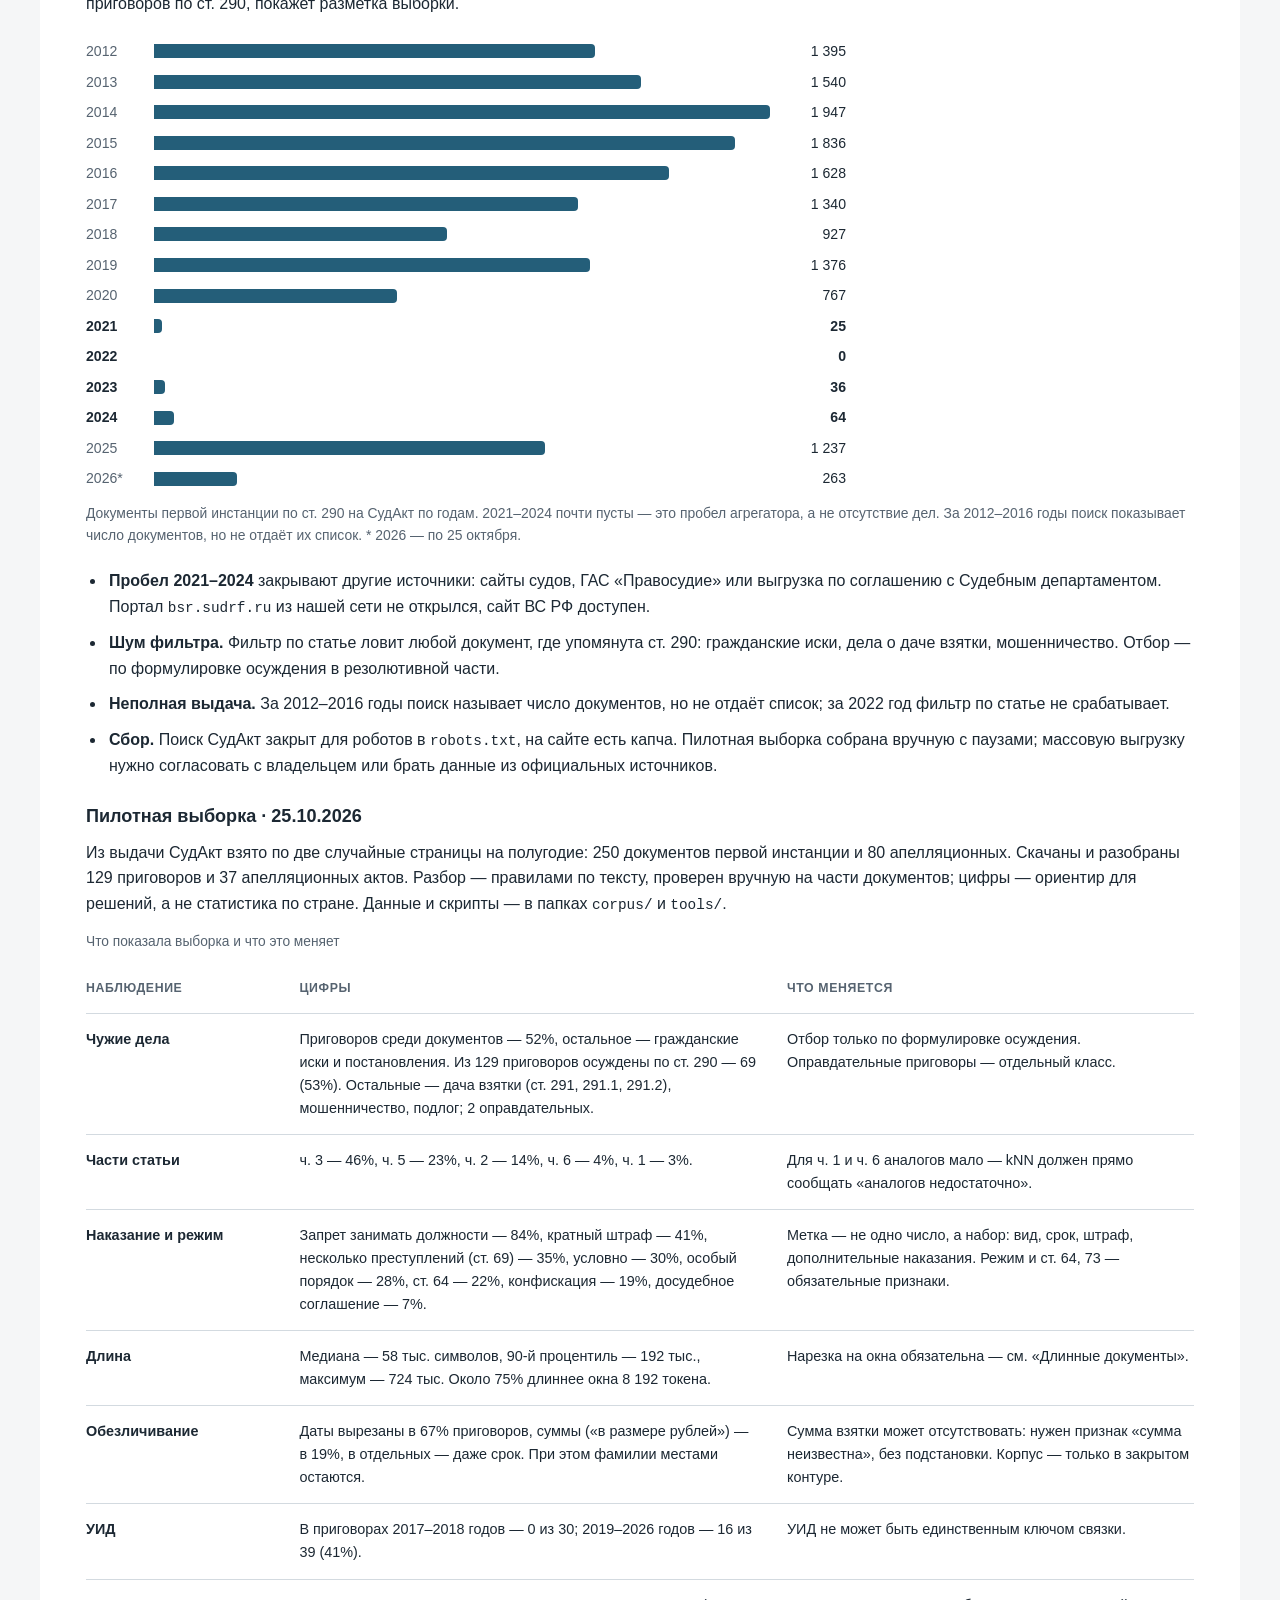
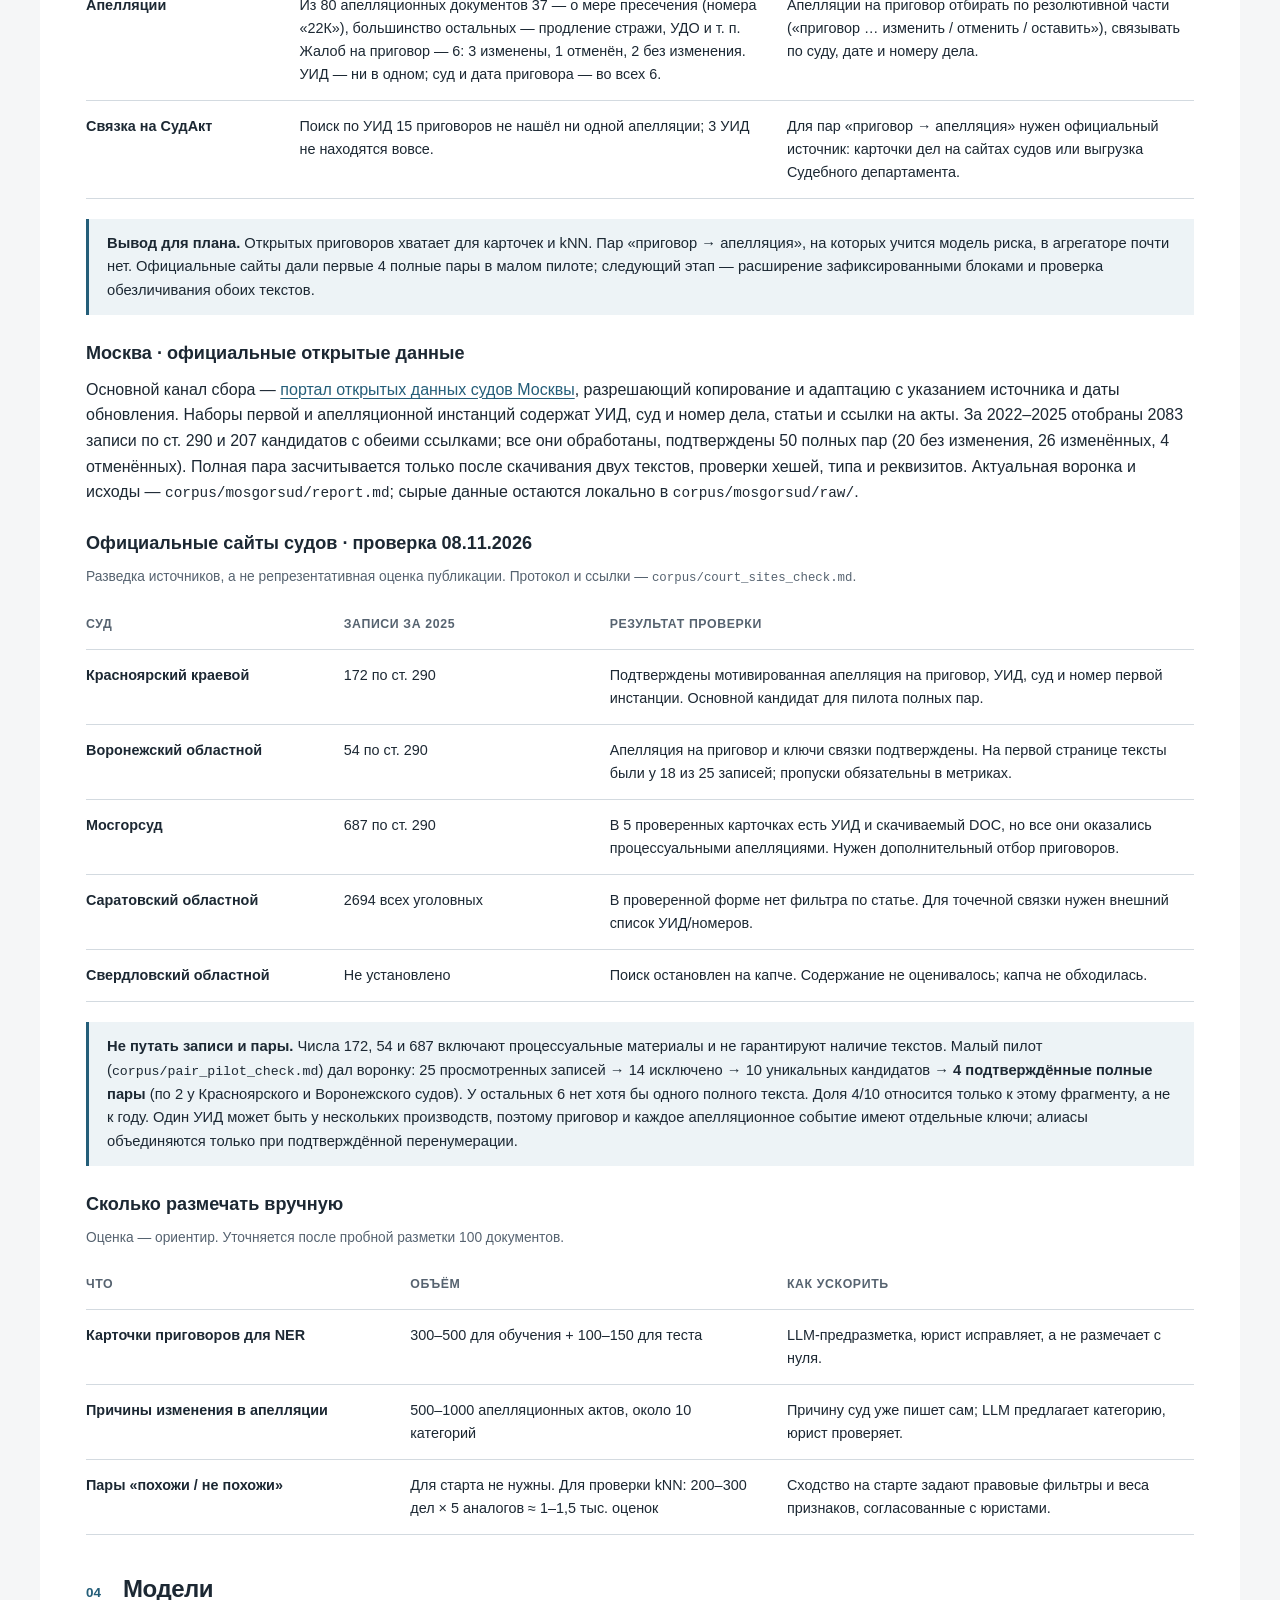
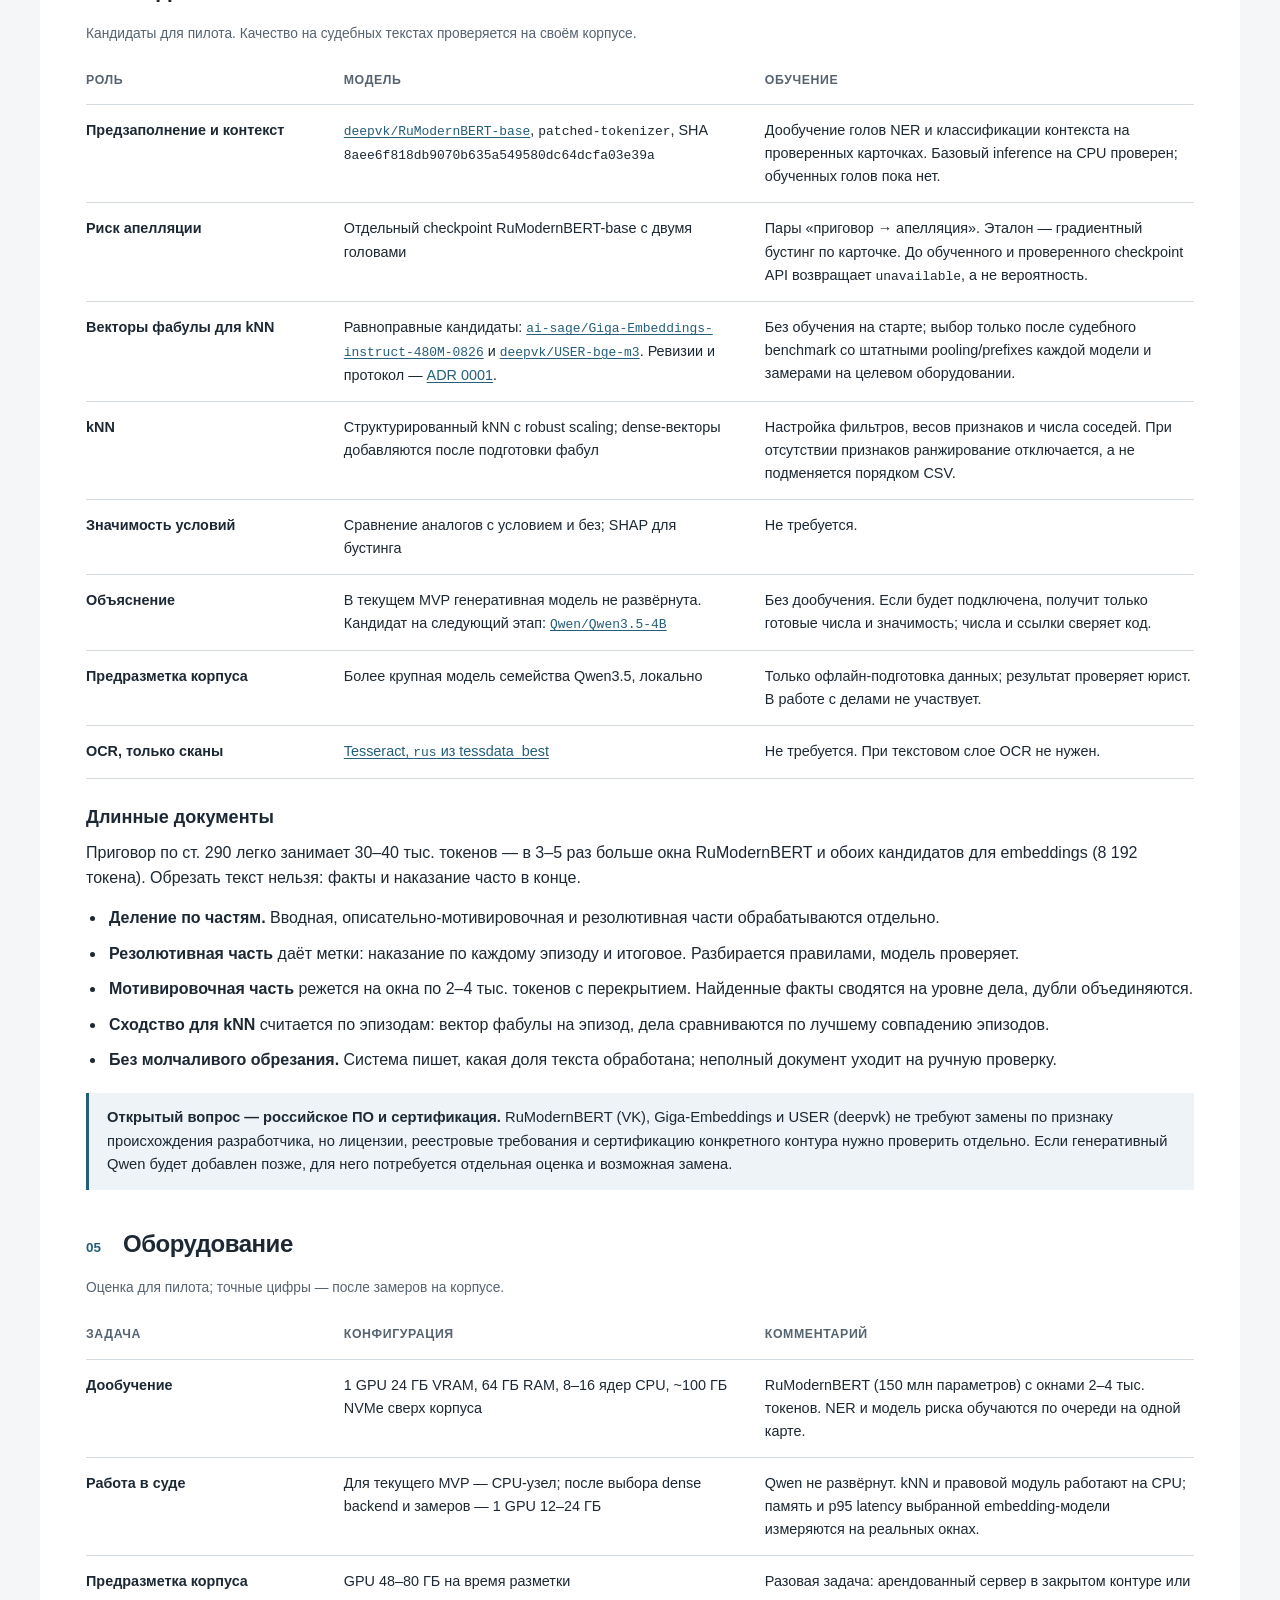
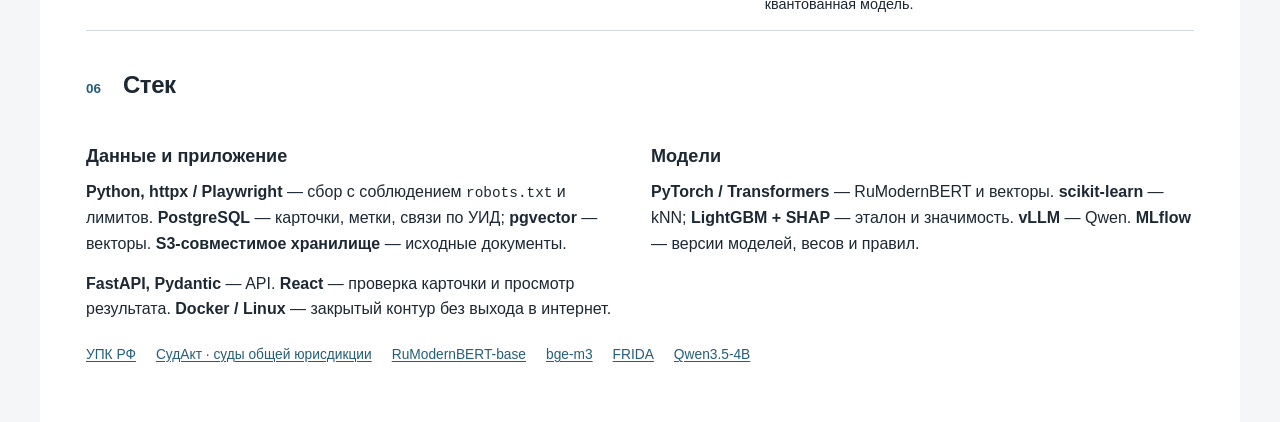
==== commit f429ac32: "feat: add validated Moscow open data pipeline" ====
--- a/judicial-ai-architecture.html
+++ b/judicial-ai-architecture.html
@@ -440,6 +440,9 @@
     </table>
     <p class="note"><strong>Вывод для плана.</strong> Открытых приговоров хватает для карточек и kNN. Пар «приговор → апелляция», на которых учится модель риска, в агрегаторе почти нет. Официальные сайты дали первые 4 полные пары в малом пилоте; следующий этап — расширение зафиксированными блоками и проверка обезличивания обоих текстов.</p>
 
+    <h3>Москва · официальные открытые данные</h3>
+    <p>Основной канал сбора — <a href="https://data.mos-gorsud.ru/opendata">портал открытых данных судов Москвы</a>, разрешающий копирование и адаптацию с указанием источника и даты обновления. Наборы первой и апелляционной инстанций содержат УИД, суд и номер дела, статьи и ссылки на акты. За 2022–2025 отобраны 2083 записи по ст. 290 и 207 кандидатов с обеими ссылками; все они обработаны, подтверждены 50 полных пар (20 без изменения, 26 изменённых, 4 отменённых). Полная пара засчитывается только после скачивания двух текстов, проверки хешей, типа и реквизитов. Актуальная воронка и исходы — <code>corpus/mosgorsud/report.md</code>; сырые данные остаются локально в <code>corpus/mosgorsud/raw/</code>.</p>
+
     <h3>Официальные сайты судов · проверка 08.11.2026</h3>
     <table class="stack-table">
       <caption>Разведка источников, а не репрезентативная оценка публикации. Протокол и ссылки — <code>corpus/court_sites_check.md</code>.</caption>
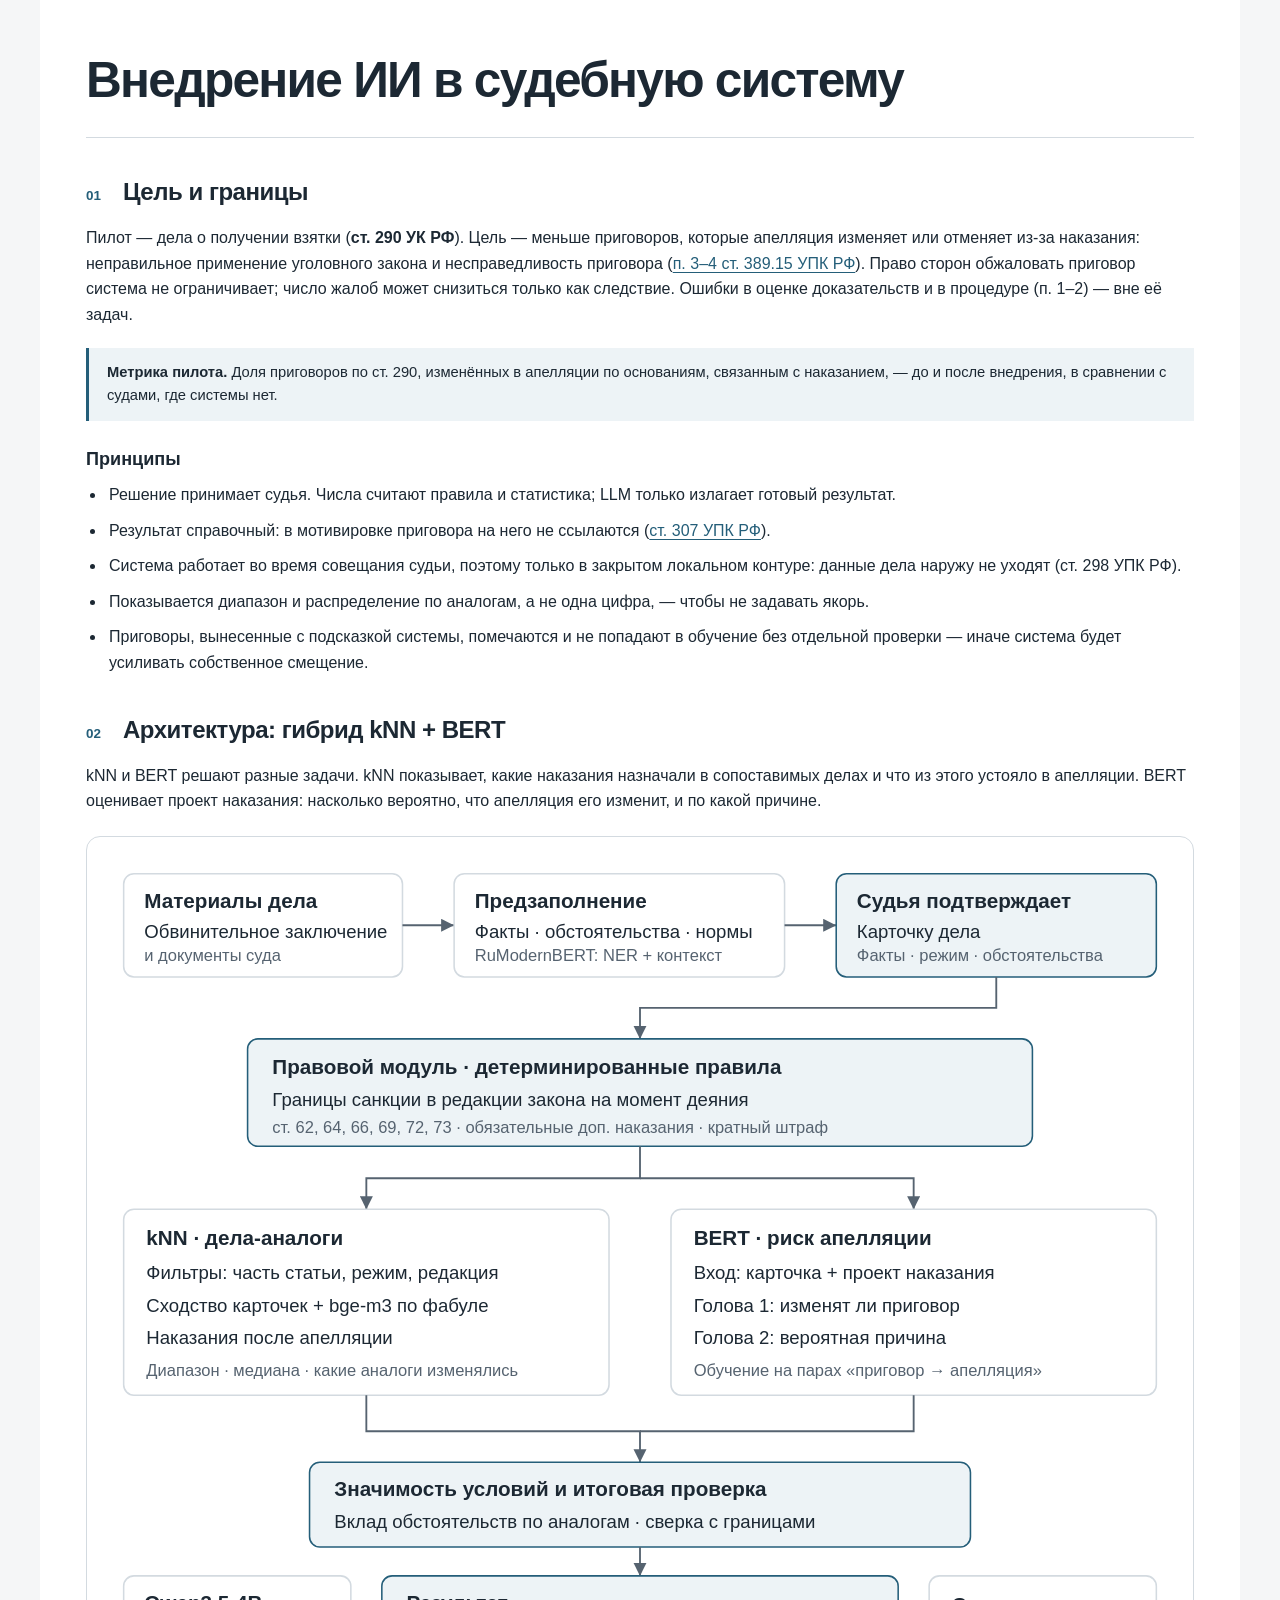
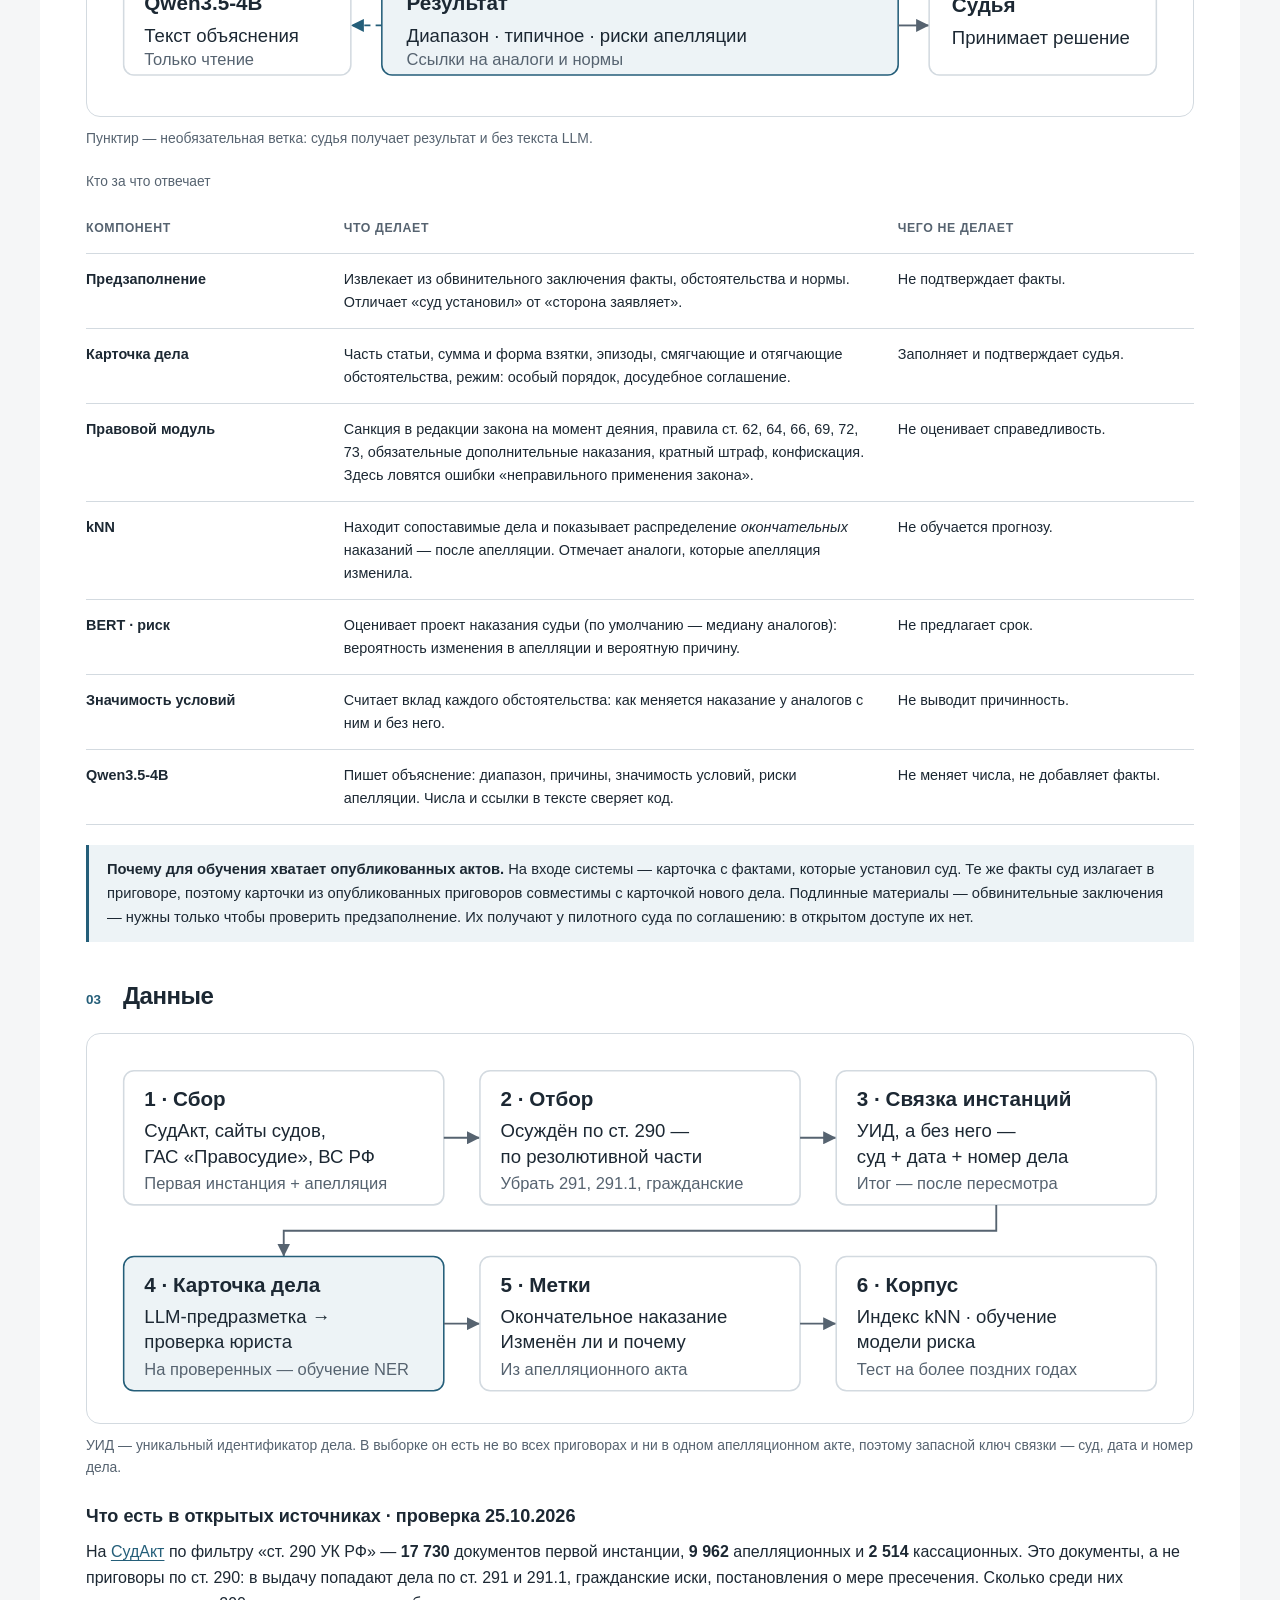
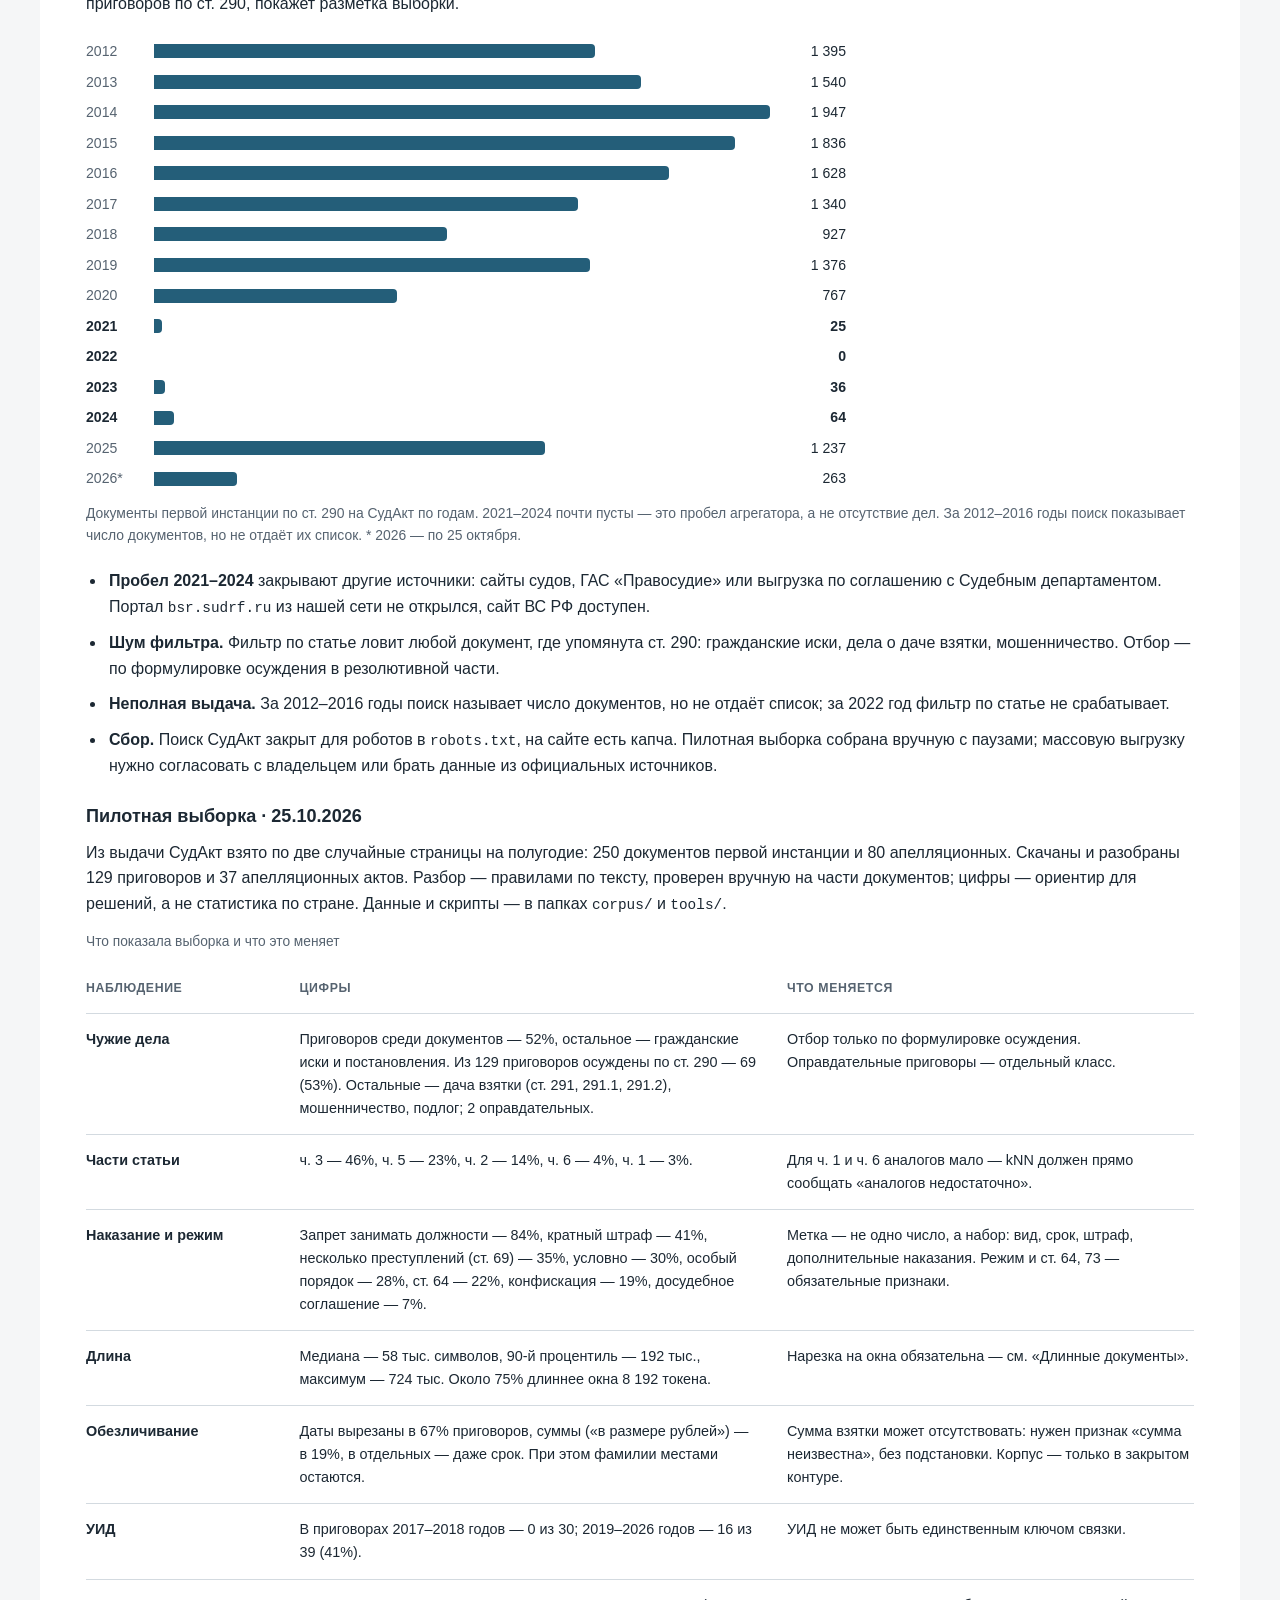
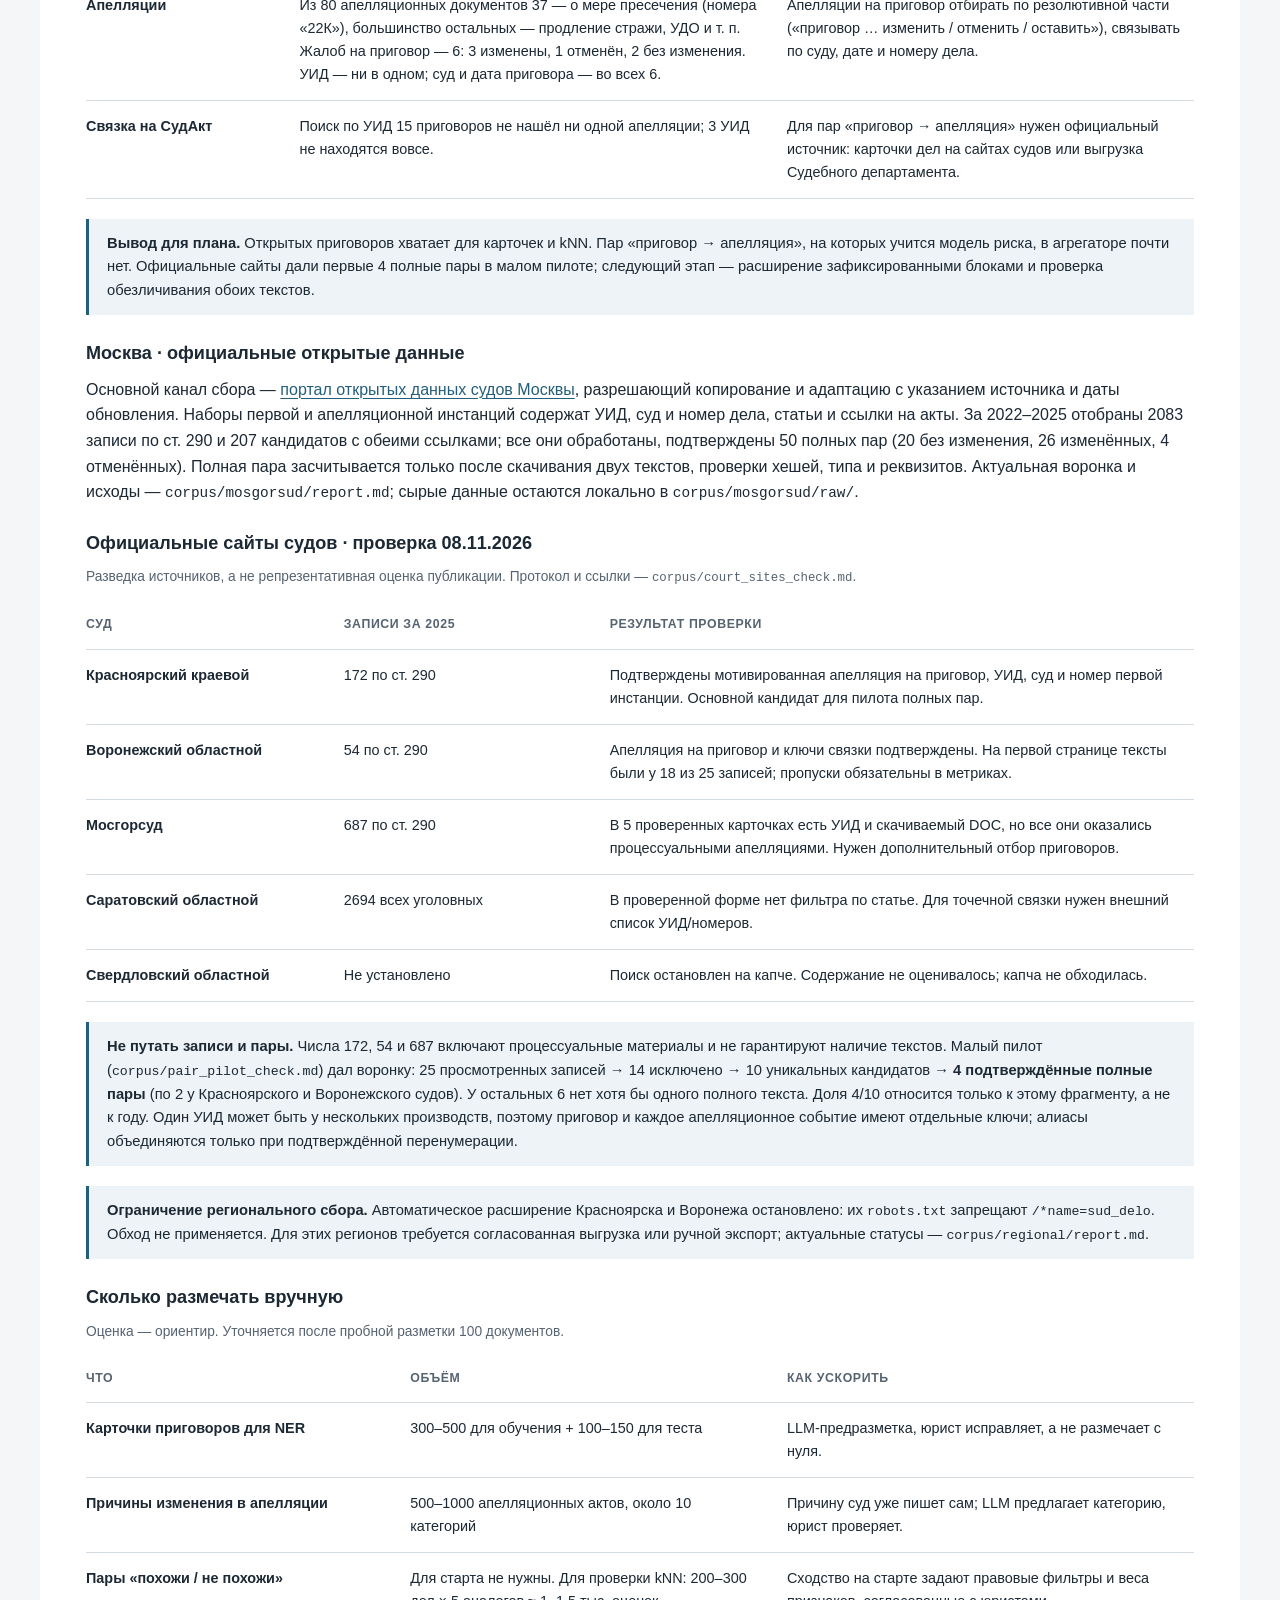
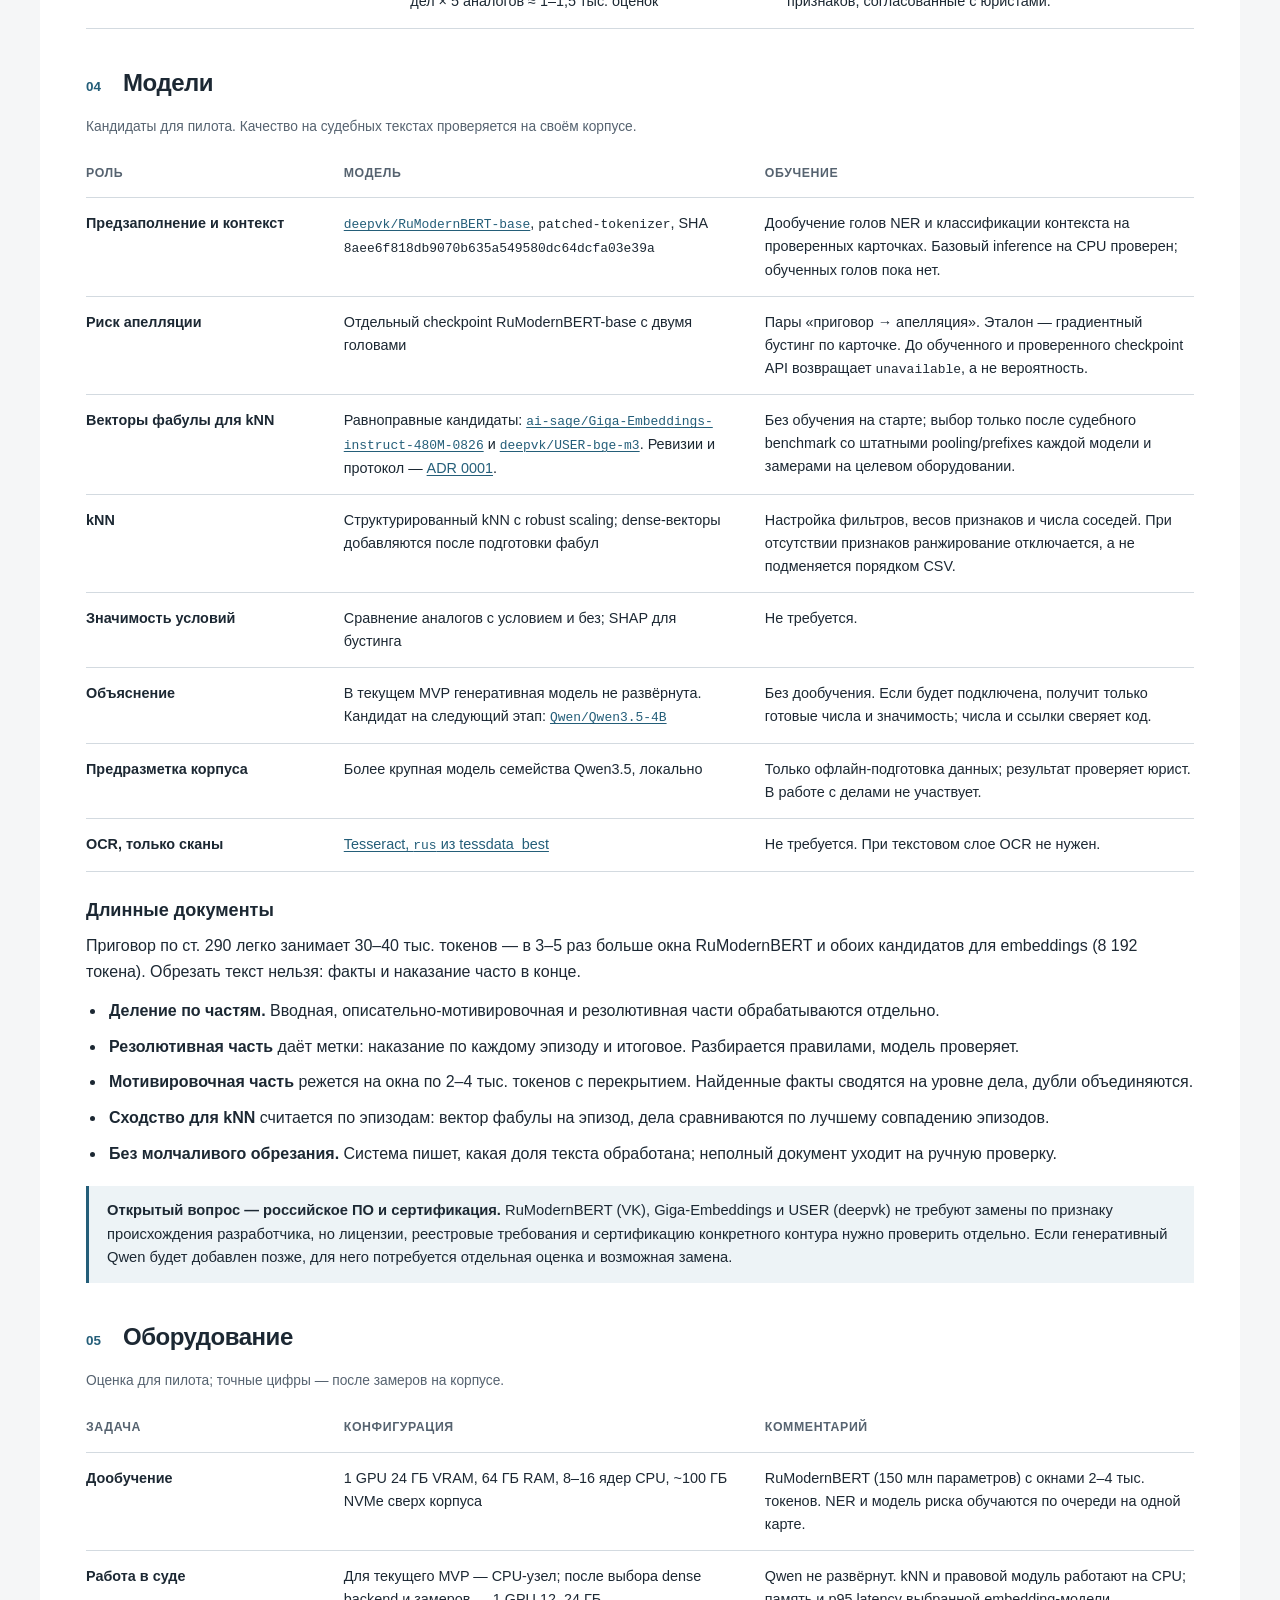
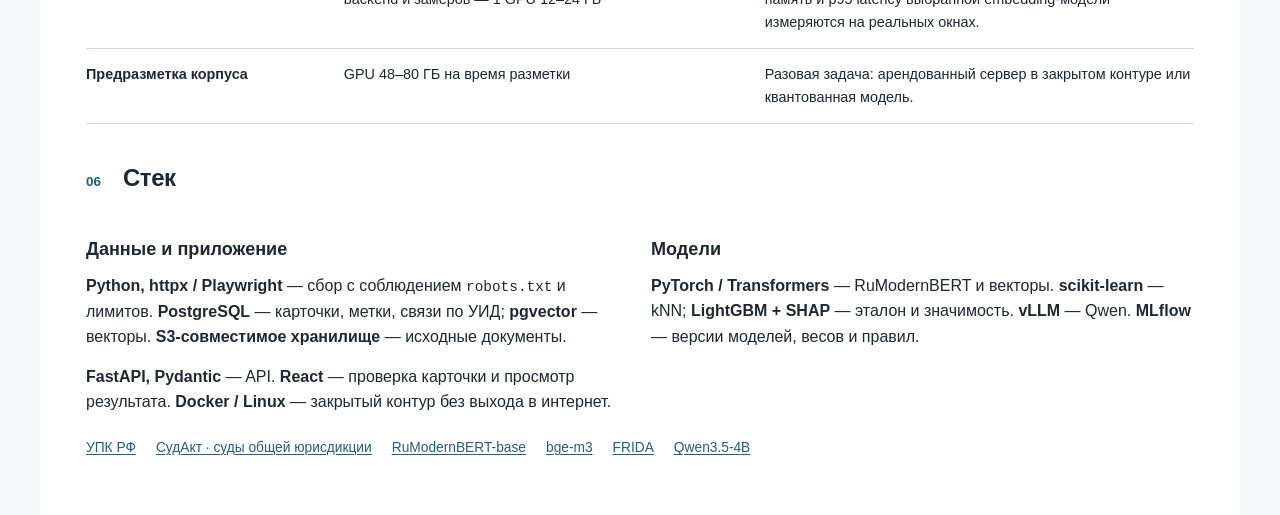
==== commit e590601e: "feat: add robots-aware regional collection guard" ====
--- a/judicial-ai-architecture.html
+++ b/judicial-ai-architecture.html
@@ -457,6 +457,7 @@
       </tbody>
     </table>
     <p class="note"><strong>Не путать записи и пары.</strong> Числа 172, 54 и 687 включают процессуальные материалы и не гарантируют наличие текстов. Малый пилот (<code>corpus/pair_pilot_check.md</code>) дал воронку: 25 просмотренных записей → 14 исключено → 10 уникальных кандидатов → <strong>4 подтверждённые полные пары</strong> (по 2 у Красноярского и Воронежского судов). У остальных 6 нет хотя бы одного полного текста. Доля 4/10 относится только к этому фрагменту, а не к году. Один УИД может быть у нескольких производств, поэтому приговор и каждое апелляционное событие имеют отдельные ключи; алиасы объединяются только при подтверждённой перенумерации.</p>
+    <p class="note"><strong>Ограничение регионального сбора.</strong> Автоматическое расширение Красноярска и Воронежа остановлено: их <code>robots.txt</code> запрещают <code>/*name=sud_delo</code>. Обход не применяется. Для этих регионов требуется согласованная выгрузка или ручной экспорт; актуальные статусы — <code>corpus/regional/report.md</code>.</p>
 
     <h3>Сколько размечать вручную</h3>
     <table class="stack-table">
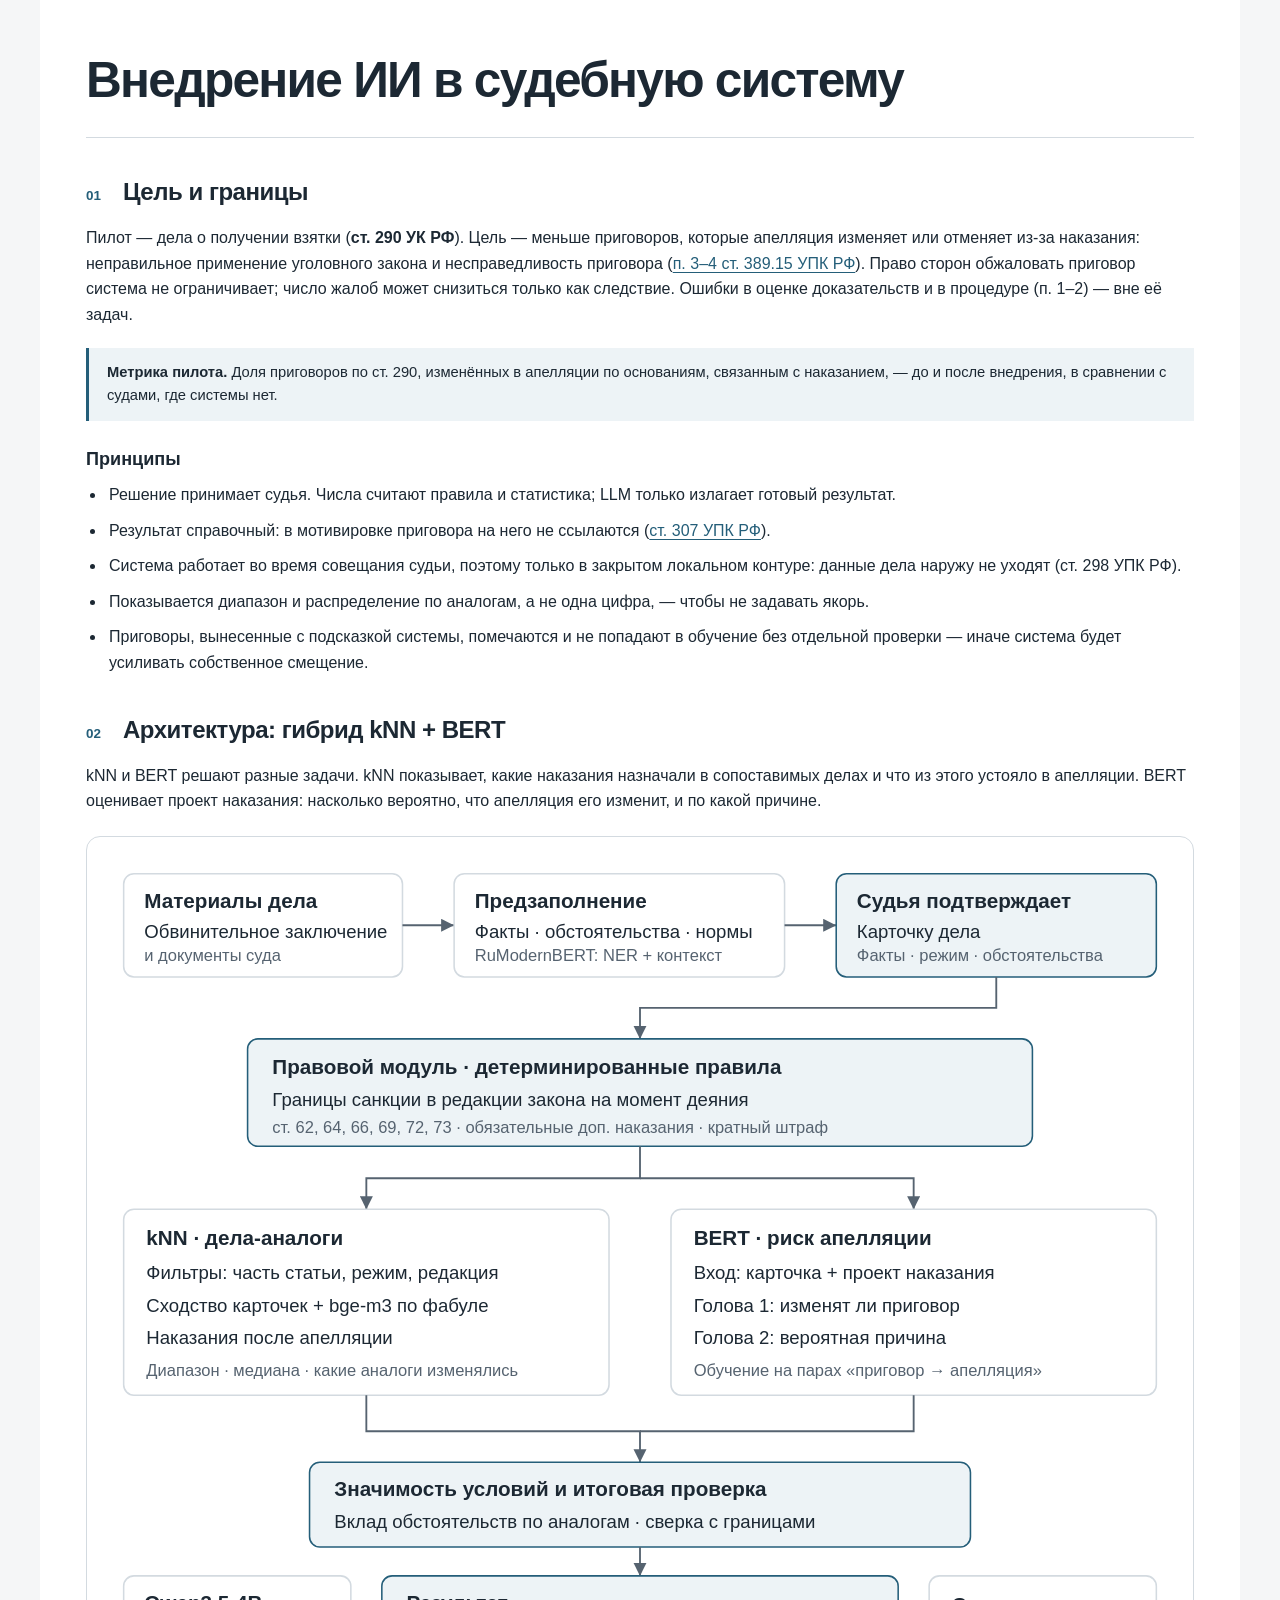
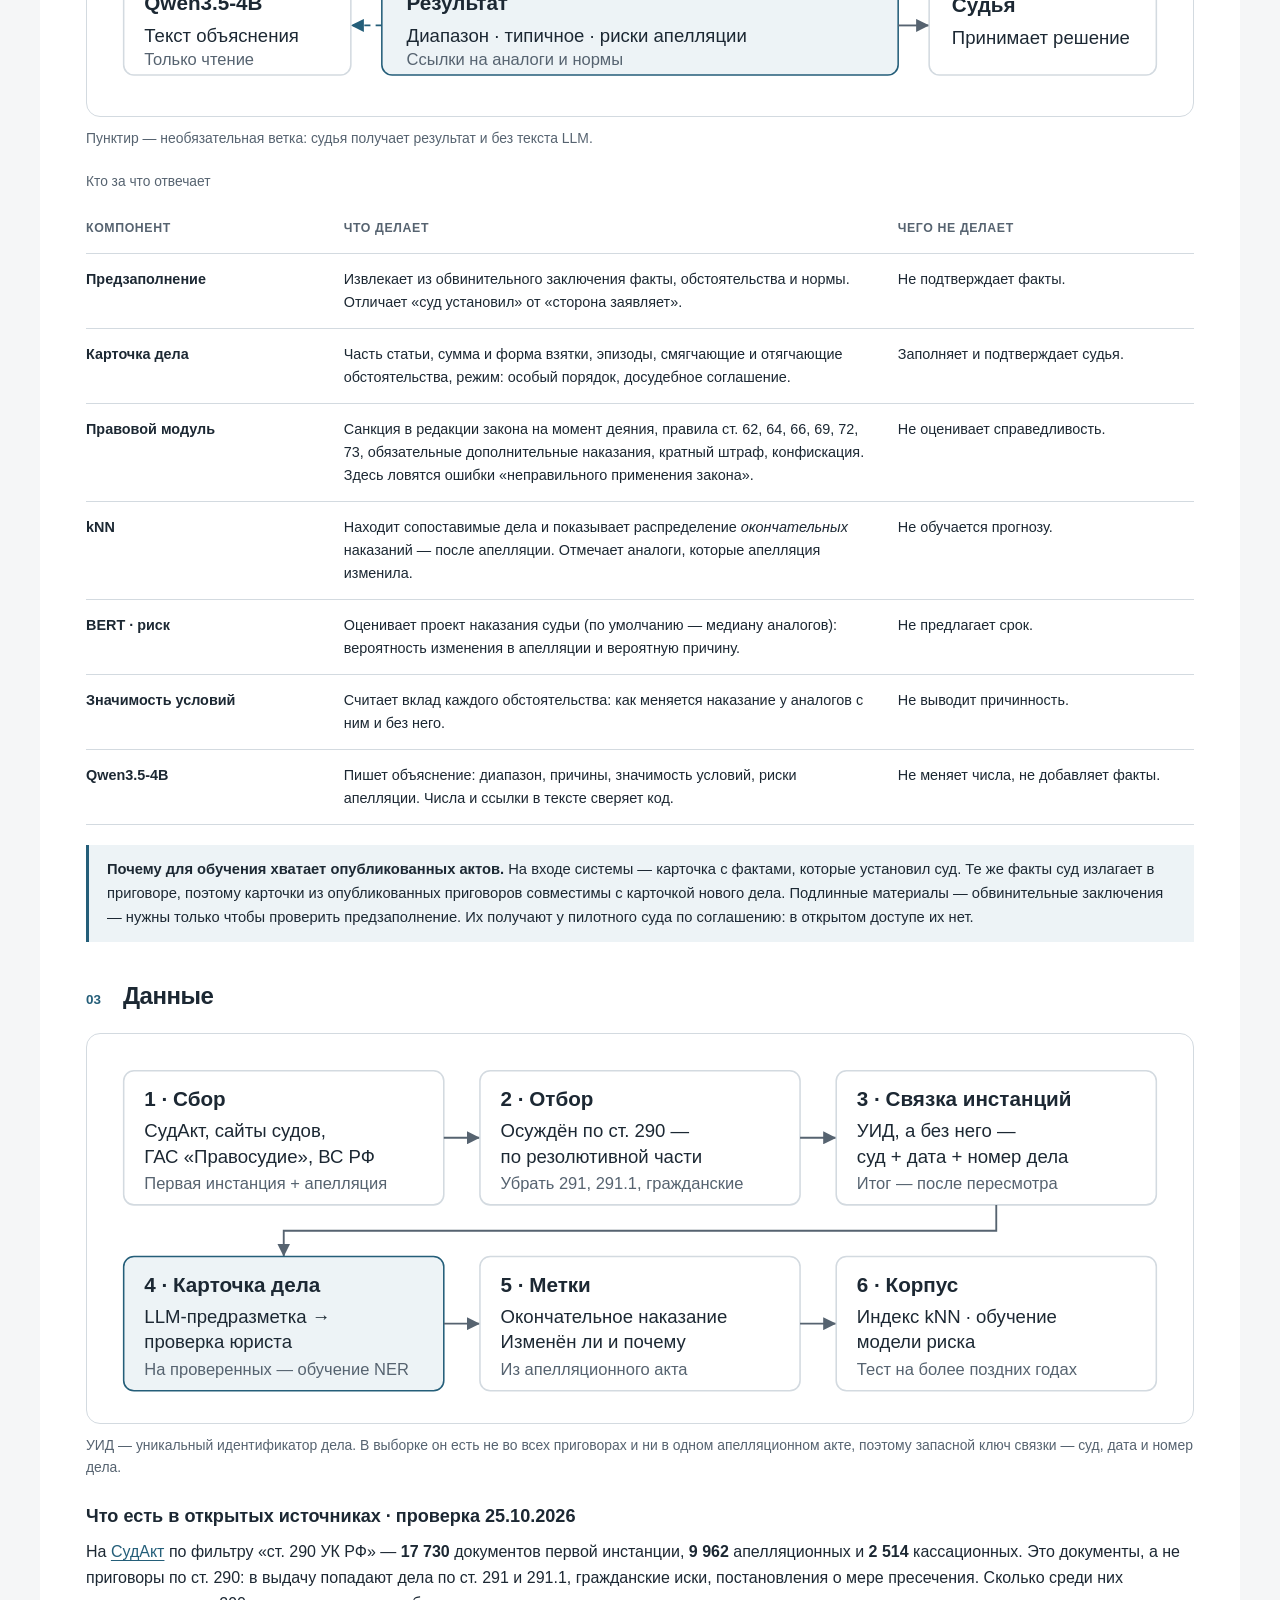
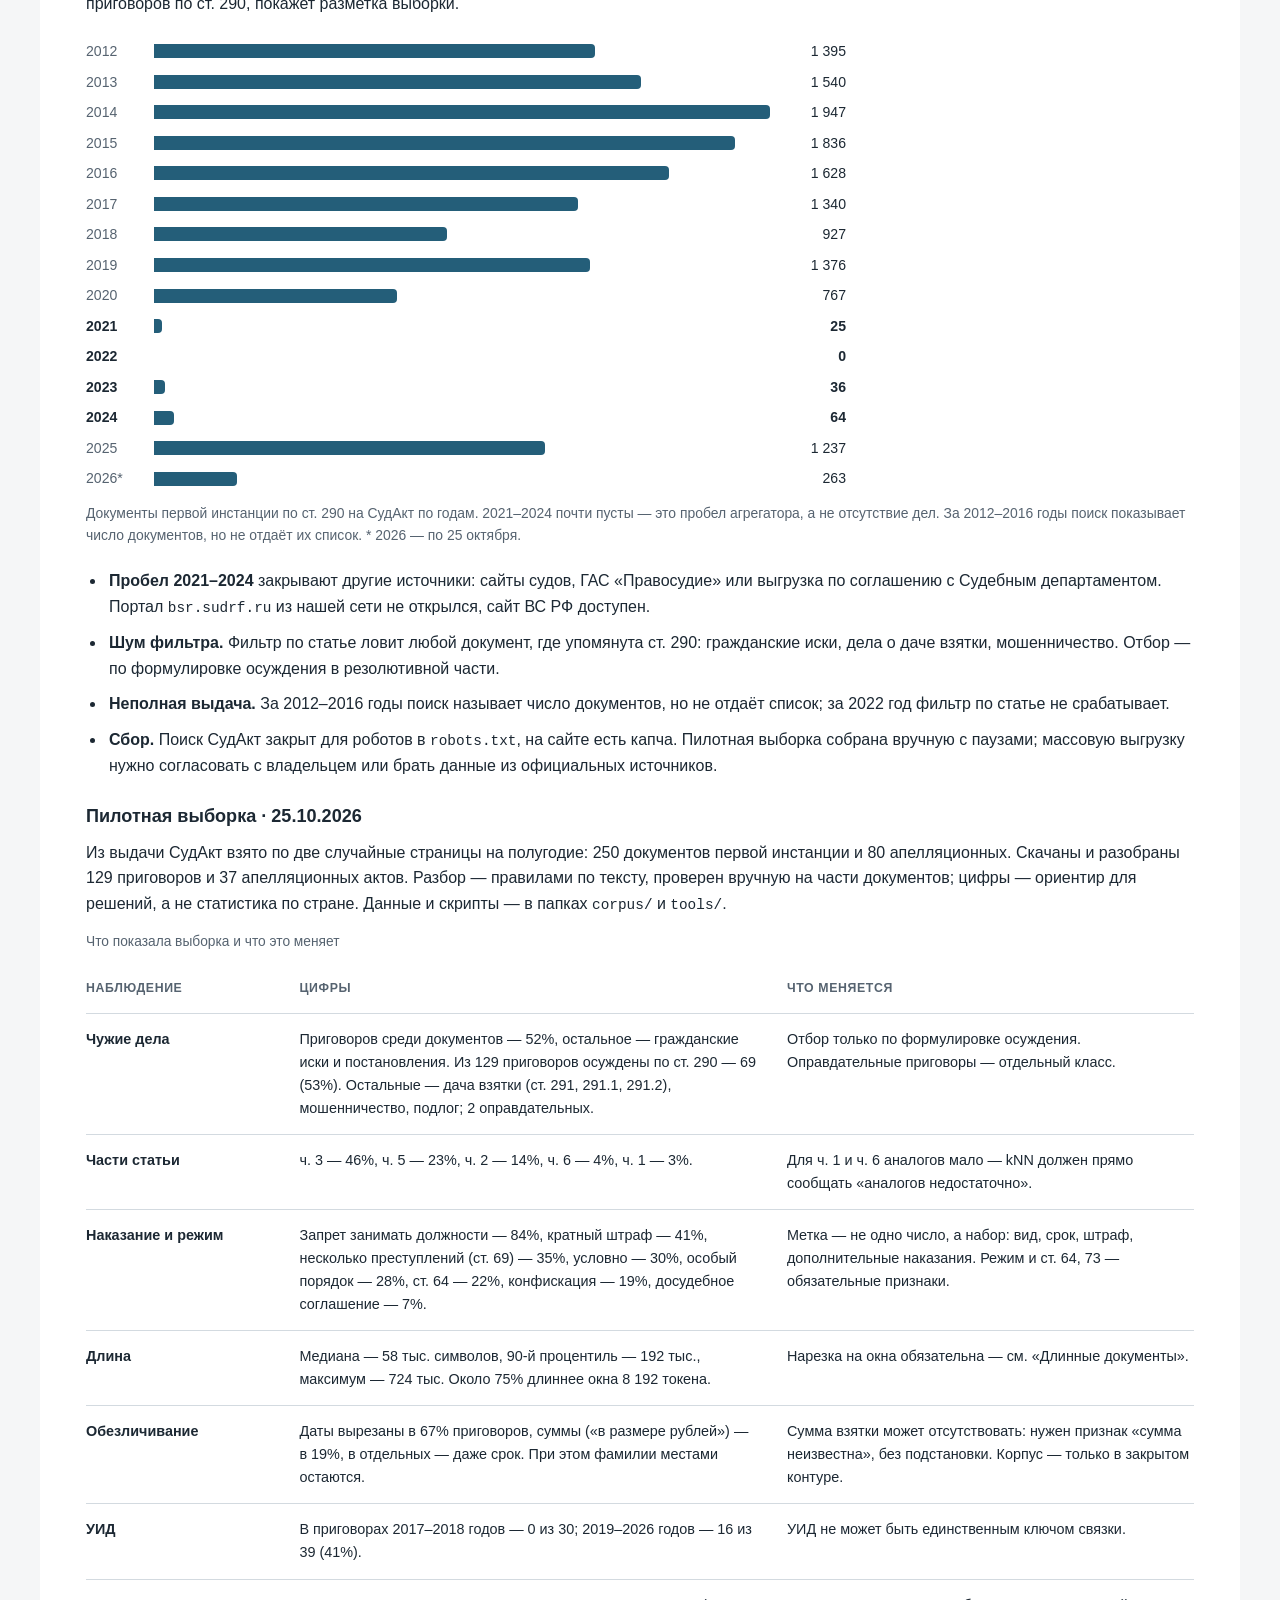
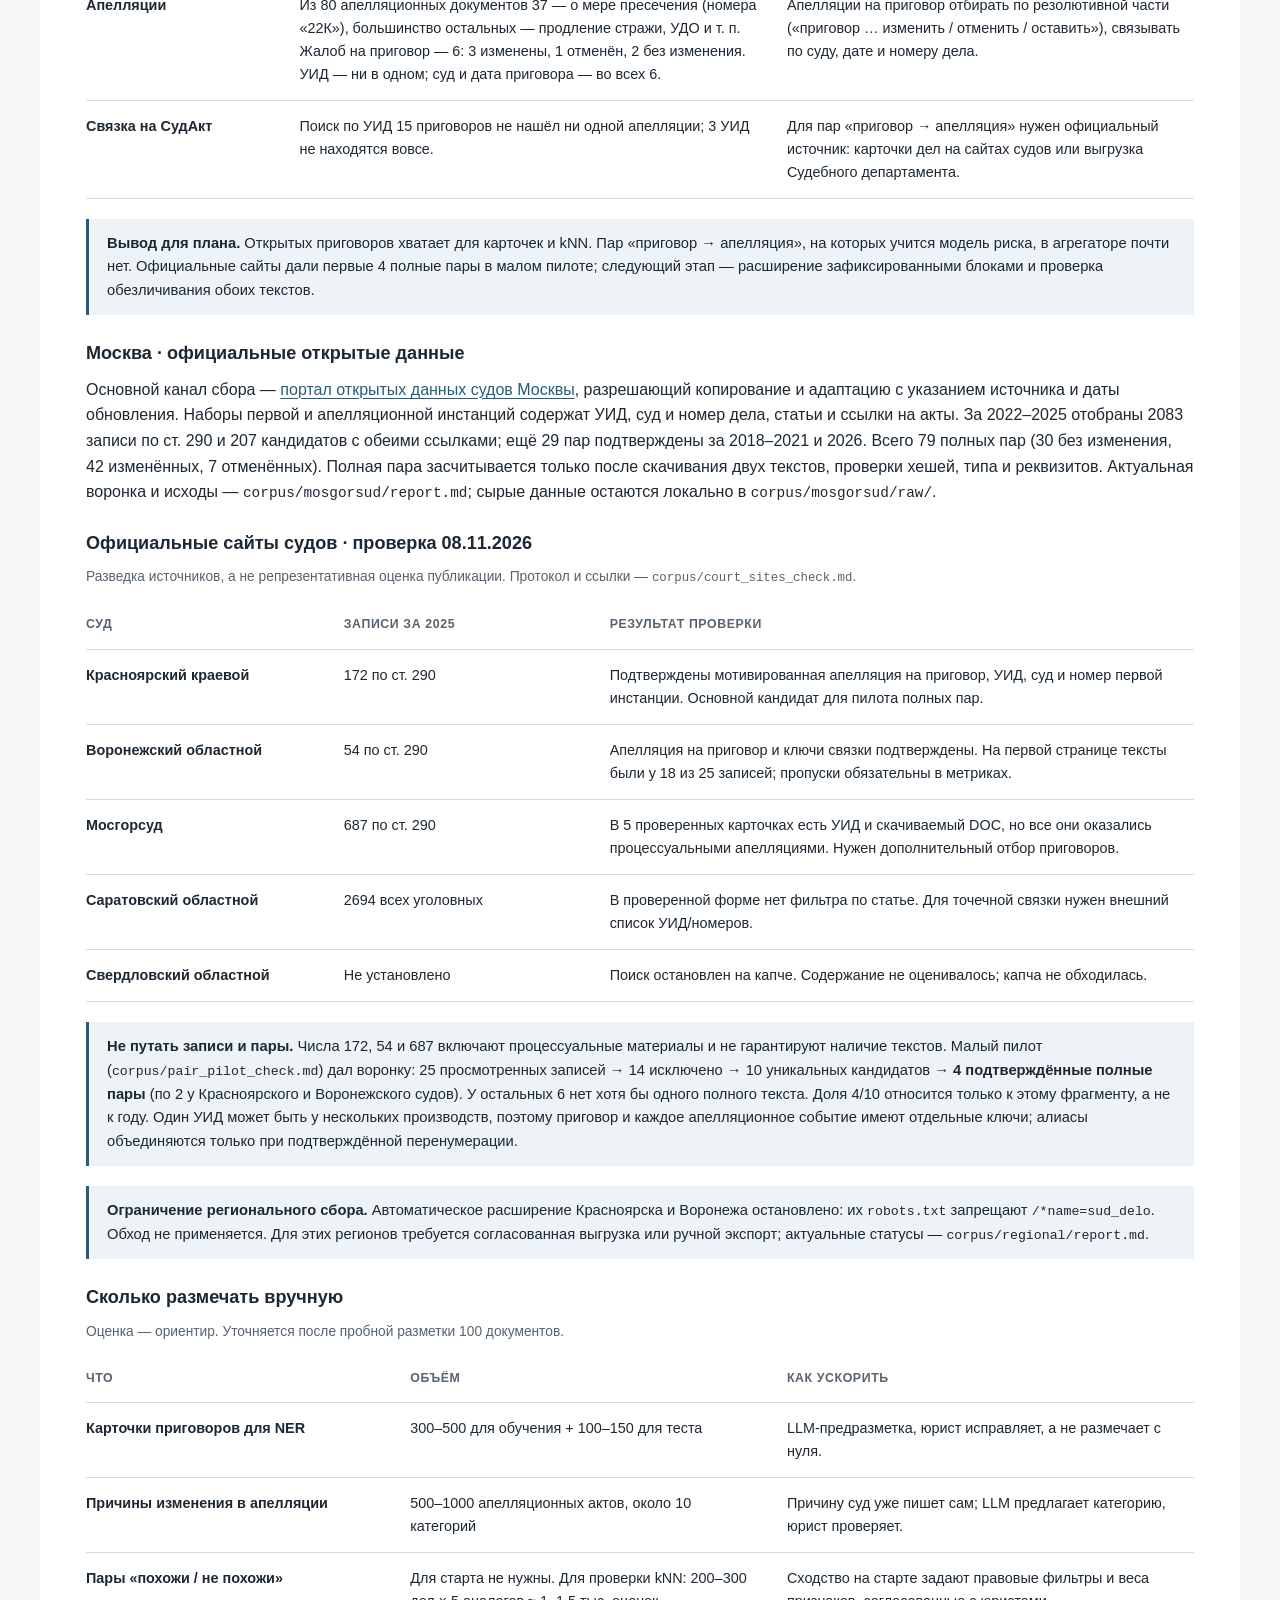
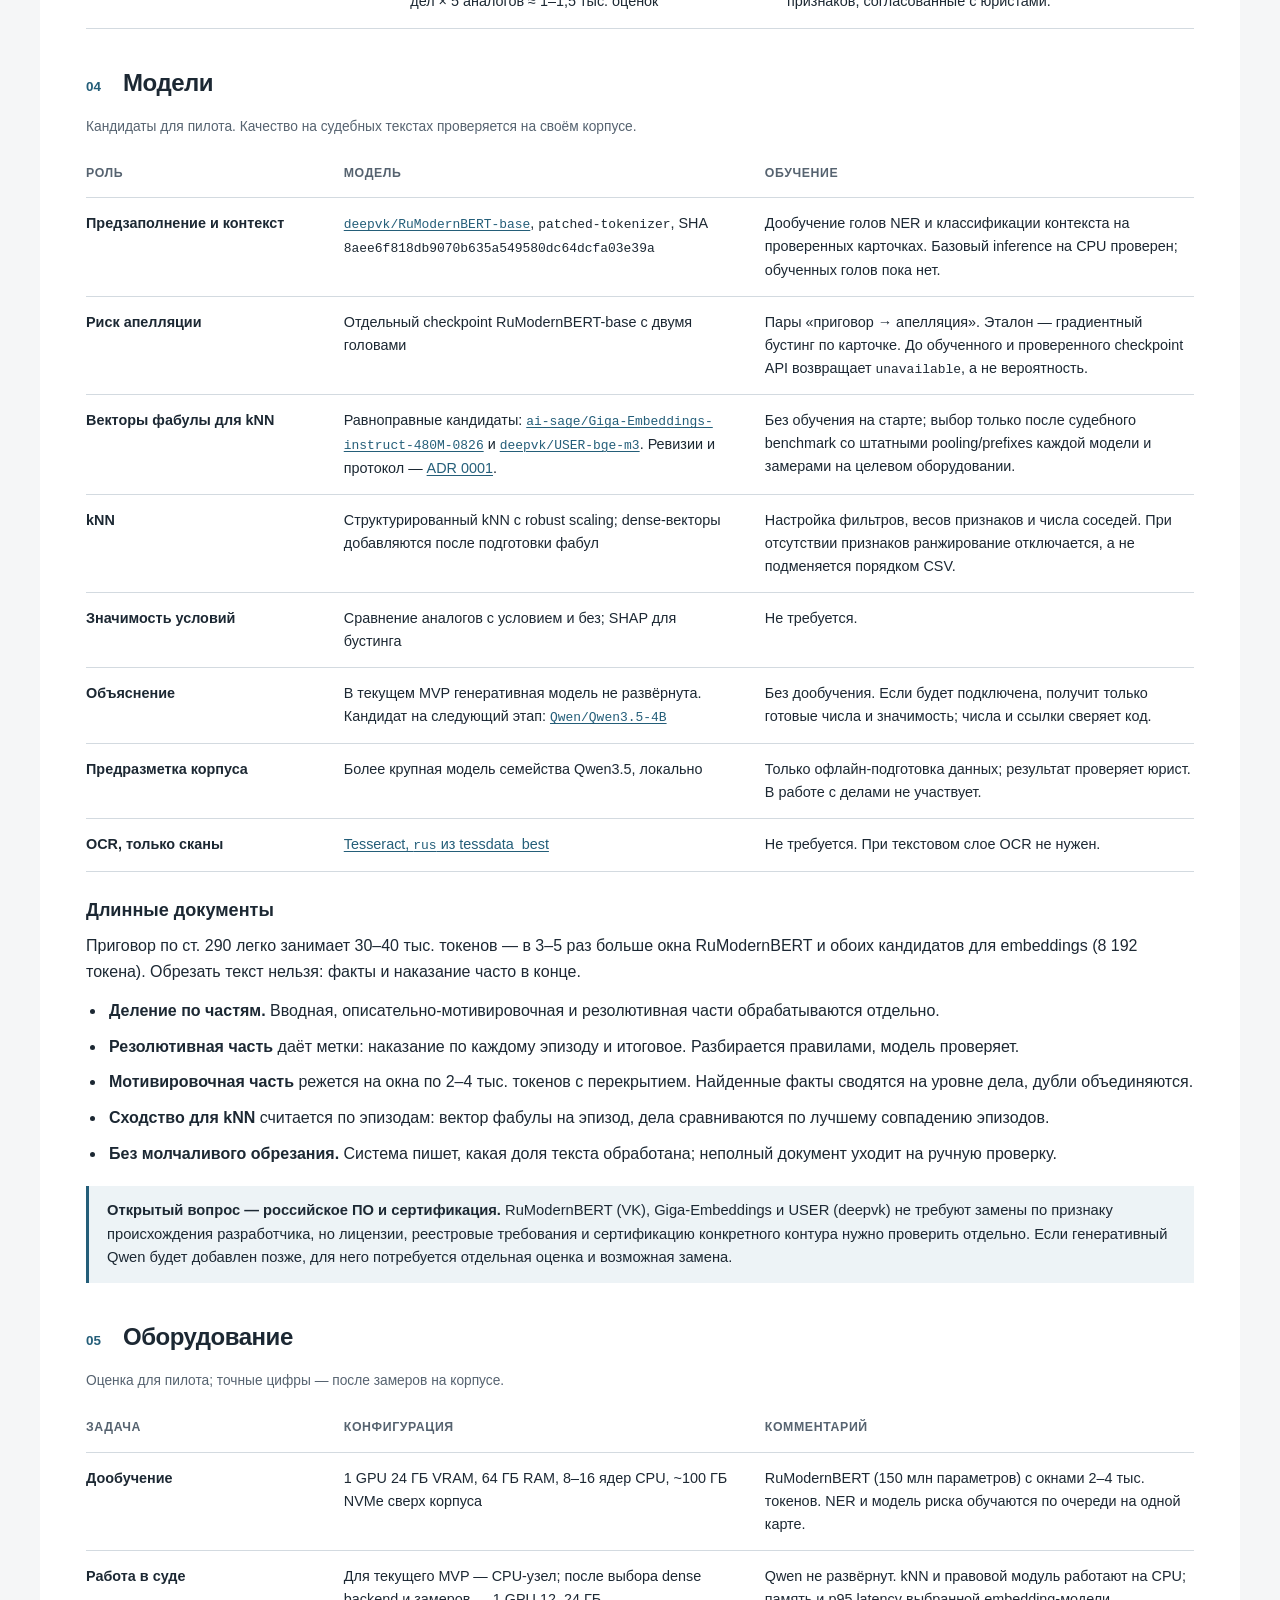
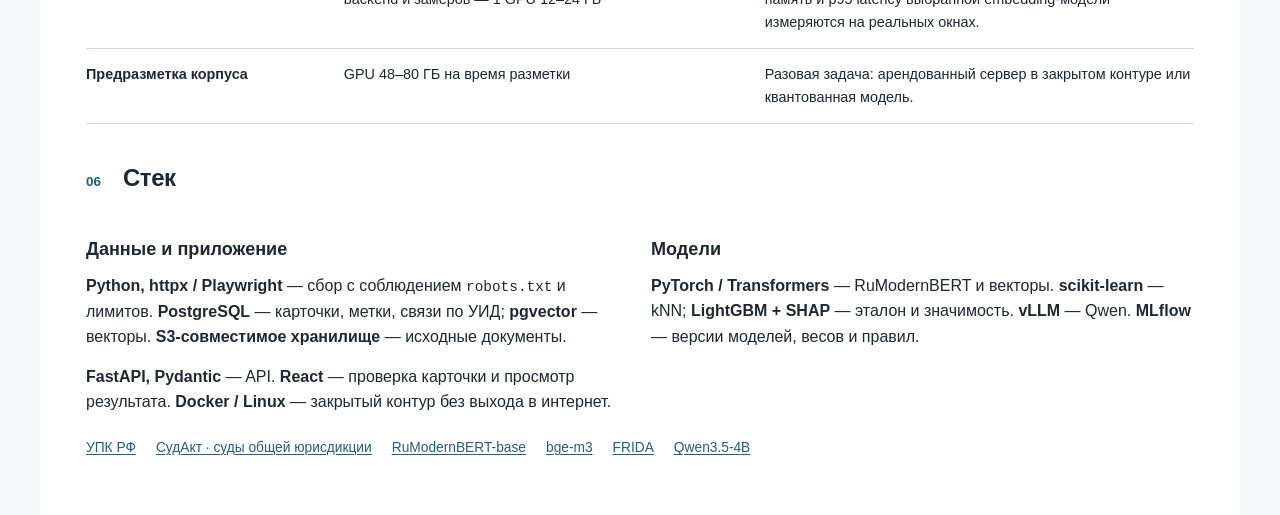
==== commit 48363d80: "feat: expand full pairs and evaluate dense retrieval" ====
--- a/judicial-ai-architecture.html
+++ b/judicial-ai-architecture.html
@@ -441,7 +441,7 @@
     <p class="note"><strong>Вывод для плана.</strong> Открытых приговоров хватает для карточек и kNN. Пар «приговор → апелляция», на которых учится модель риска, в агрегаторе почти нет. Официальные сайты дали первые 4 полные пары в малом пилоте; следующий этап — расширение зафиксированными блоками и проверка обезличивания обоих текстов.</p>
 
     <h3>Москва · официальные открытые данные</h3>
-    <p>Основной канал сбора — <a href="https://data.mos-gorsud.ru/opendata">портал открытых данных судов Москвы</a>, разрешающий копирование и адаптацию с указанием источника и даты обновления. Наборы первой и апелляционной инстанций содержат УИД, суд и номер дела, статьи и ссылки на акты. За 2022–2025 отобраны 2083 записи по ст. 290 и 207 кандидатов с обеими ссылками; все они обработаны, подтверждены 50 полных пар (20 без изменения, 26 изменённых, 4 отменённых). Полная пара засчитывается только после скачивания двух текстов, проверки хешей, типа и реквизитов. Актуальная воронка и исходы — <code>corpus/mosgorsud/report.md</code>; сырые данные остаются локально в <code>corpus/mosgorsud/raw/</code>.</p>
+    <p>Основной канал сбора — <a href="https://data.mos-gorsud.ru/opendata">портал открытых данных судов Москвы</a>, разрешающий копирование и адаптацию с указанием источника и даты обновления. Наборы первой и апелляционной инстанций содержат УИД, суд и номер дела, статьи и ссылки на акты. За 2022–2025 отобраны 2083 записи по ст. 290 и 207 кандидатов с обеими ссылками; ещё 29 пар подтверждены за 2018–2021 и 2026. Всего 79 полных пар (30 без изменения, 42 изменённых, 7 отменённых). Полная пара засчитывается только после скачивания двух текстов, проверки хешей, типа и реквизитов. Актуальная воронка и исходы — <code>corpus/mosgorsud/report.md</code>; сырые данные остаются локально в <code>corpus/mosgorsud/raw/</code>.</p>
 
     <h3>Официальные сайты судов · проверка 08.11.2026</h3>
     <table class="stack-table">
